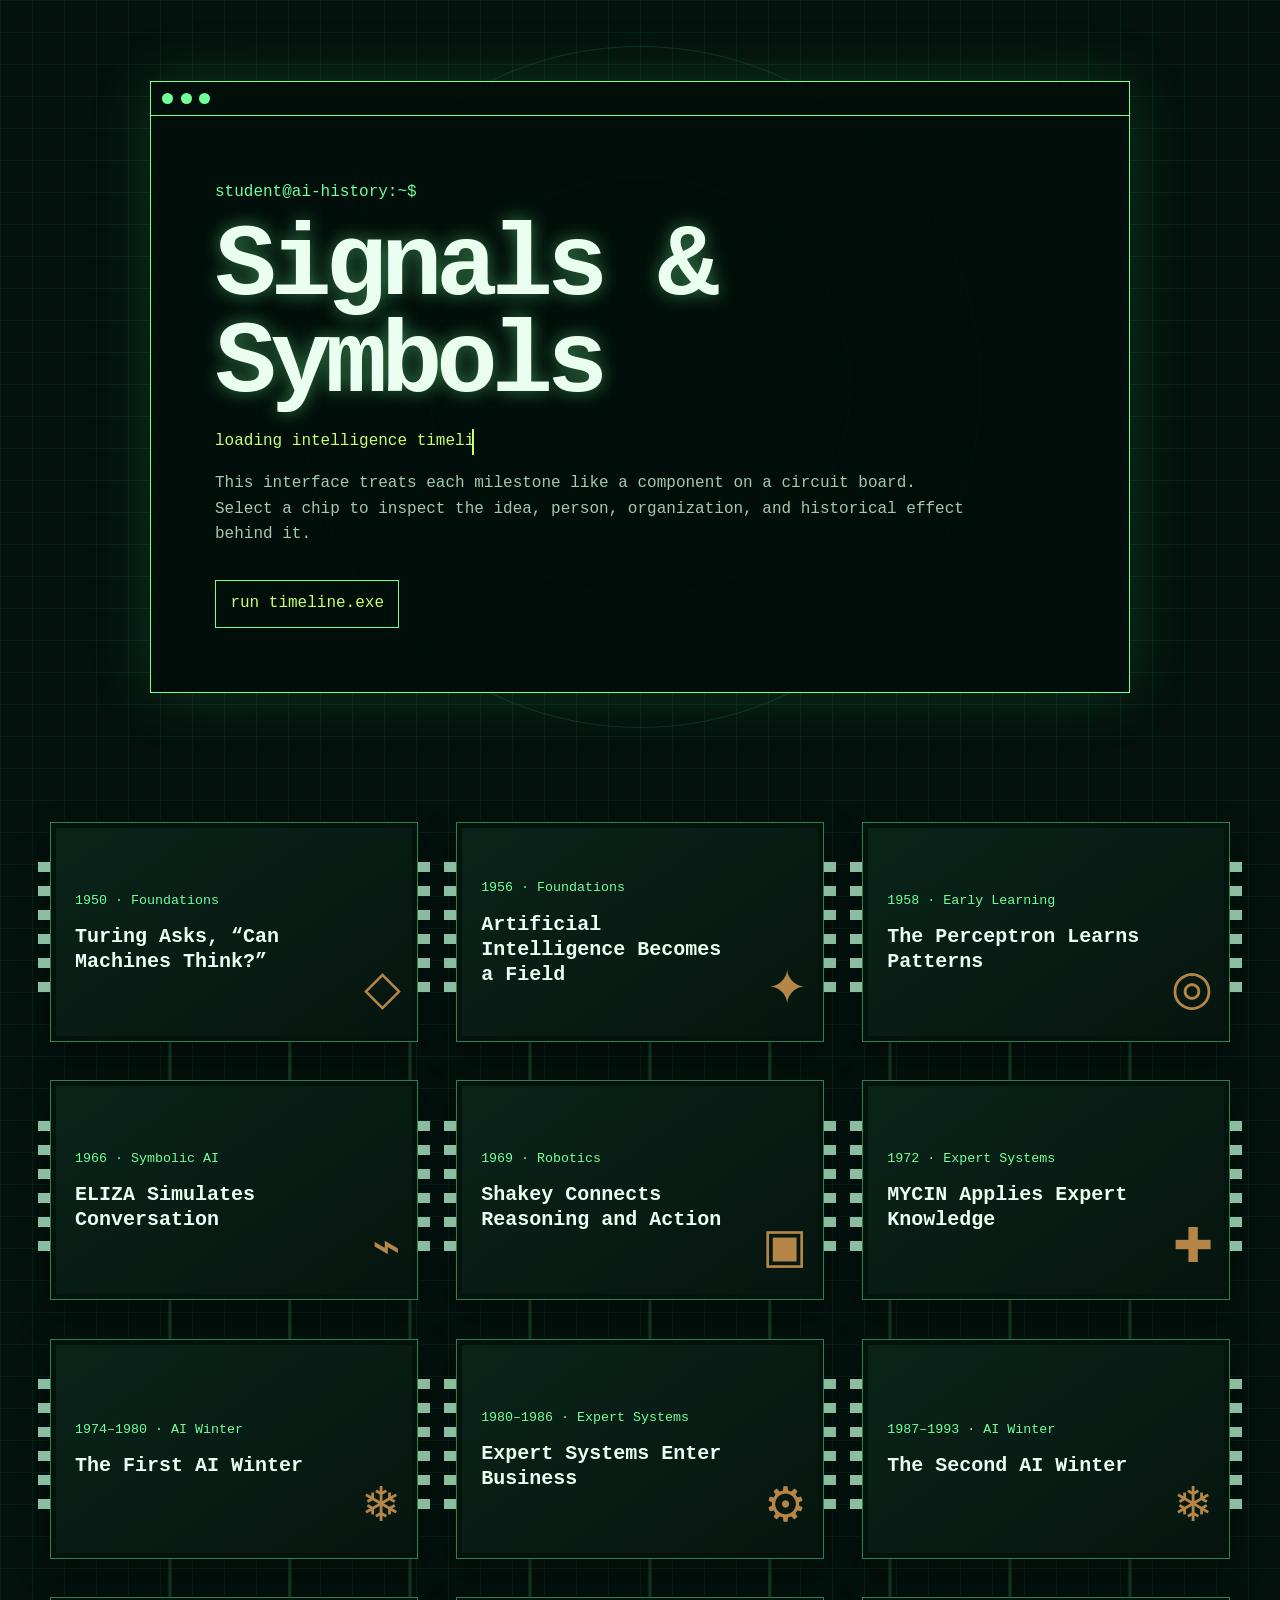
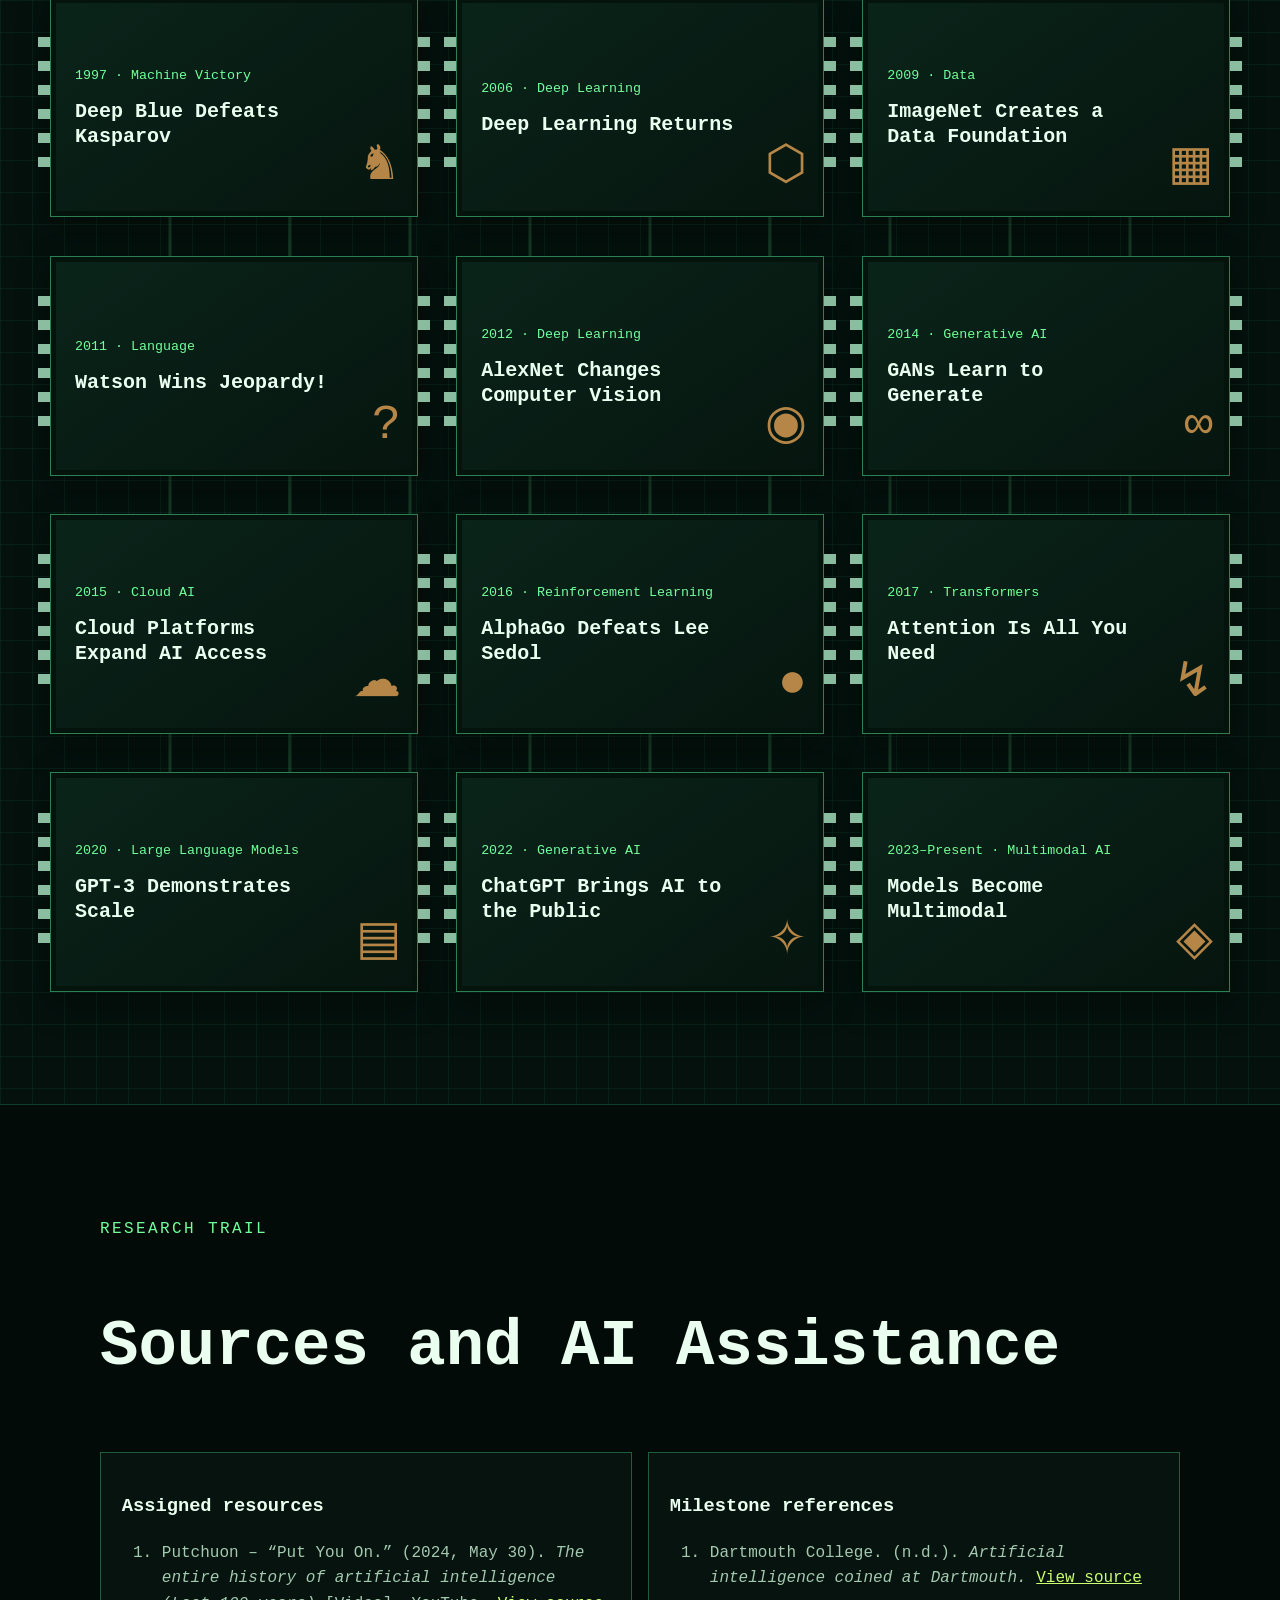
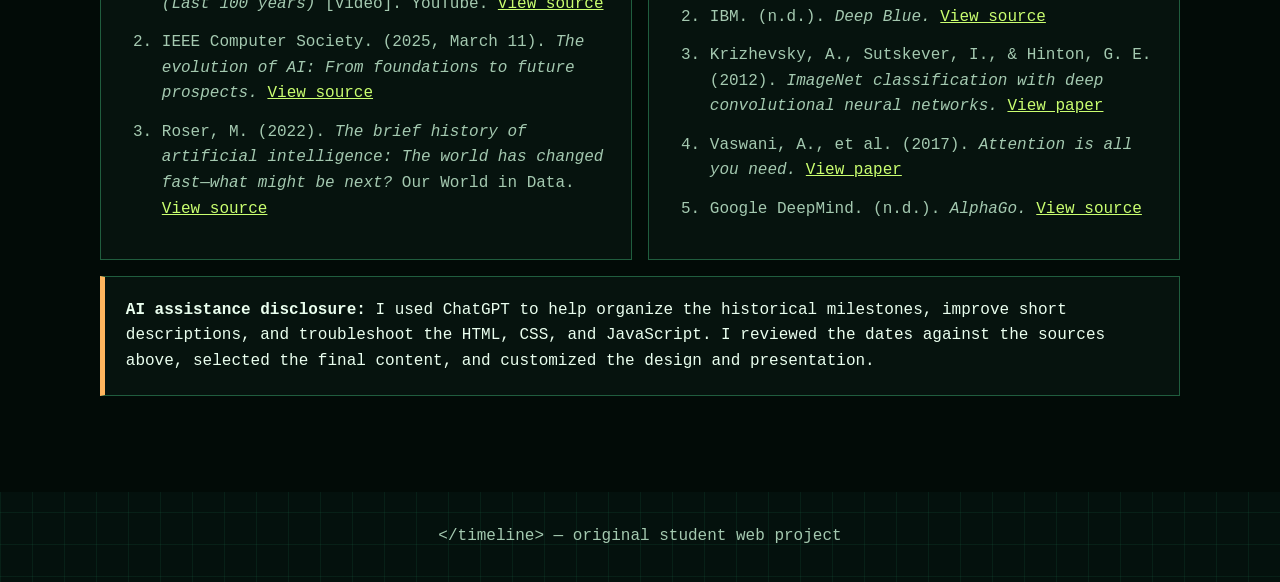
==== index.html @ 9fd000d5 "Add files via upload" ====
<!doctype html>
<html lang="en">
<head>

<meta charset="UTF-8">
<meta name="viewport" content="width=device-width, initial-scale=1.0">
<meta name="description" content="An original interactive student timeline showing the history and evolution of artificial intelligence.">

<title>Signals & Symbols | AI History</title>
<style>
:root{--bg:#04110d;--grid:#0f3e2c;--green:#72ff9a;--lime:#caff70;--text:#eaffef;--muted:#a4c9b0;--panel:#081c14;--orange:#ffb55e}
*{box-sizing:border-box}html{scroll-behavior:smooth}body{margin:0;background-color:var(--bg);background-image:linear-gradient(rgba(30,112,76,.16) 1px,transparent 1px),linear-gradient(90deg,rgba(30,112,76,.16) 1px,transparent 1px);background-size:32px 32px;color:var(--text);font-family:"Courier New",monospace;line-height:1.6}
a{color:var(--lime)}.boot{min-height:86vh;display:grid;place-items:center;padding:3rem 1rem;position:relative;overflow:hidden}.boot:before,.boot:after{content:"";position:absolute;width:420px;height:420px;border:1px solid var(--green);border-radius:50%;opacity:.12;animation:pulse 4s infinite}.boot:after{animation-delay:2s;width:680px;height:680px}
@keyframes pulse{50%{transform:scale(1.08);opacity:.03}}.terminal{width:min(980px,100%);border:1px solid var(--green);background:rgba(3,15,10,.9);box-shadow:0 0 60px rgba(65,255,126,.15);position:relative;z-index:1}
.bar{display:flex;gap:.45rem;padding:.7rem;border-bottom:1px solid var(--green)}.dot{width:.7rem;height:.7rem;border-radius:50%;background:var(--green)}.terminal-body{padding:clamp(1.4rem,5vw,4rem)}.prompt{color:var(--green)}h1{font-size:clamp(2.5rem,8vw,6.5rem);line-height:.95;letter-spacing:-.06em;margin:.8rem 0;text-shadow:0 0 18px rgba(114,255,154,.45)}.type{color:var(--lime);border-right:2px solid;white-space:nowrap;overflow:hidden;width:0;animation:type 3s steps(27,end) .3s forwards,blink .8s infinite}@keyframes type{to{width:27ch}}@keyframes blink{50%{border-color:transparent}}
.lead{max-width:760px;color:var(--muted)}.command{display:inline-block;margin-top:1rem;padding:.65rem .9rem;border:1px solid var(--green);text-decoration:none}.command:hover{background:var(--green);color:#031008}
.board{width:min(1180px,calc(100% - 2rem));margin:3rem auto 7rem;display:grid;grid-template-columns:repeat(3,1fr);gap:2.4rem;position:relative}.board:before{content:"";position:absolute;inset:2rem;background:repeating-linear-gradient(90deg,transparent 0 86px,rgba(114,255,154,.17) 87px 89px,transparent 90px 120px);z-index:-1}
.chip{min-height:220px;text-align:left;color:var(--text);font:inherit;background:linear-gradient(145deg,#0a241a,#06150f);border:1px solid #2b8054;padding:1.5rem;position:relative;cursor:pointer;box-shadow:inset 0 0 0 5px #05130d,0 12px 30px rgba(0,0,0,.35);opacity:0;transform:translateY(25px);animation:load .65s forwards;animation-delay:var(--delay)}@keyframes load{to{opacity:1;transform:none}}.chip:hover,.chip:focus{outline:none;border-color:var(--lime);box-shadow:inset 0 0 0 5px #05130d,0 0 30px rgba(114,255,154,.25);transform:translateY(-5px)}
.chip small{color:var(--green);display:block;margin-bottom:.8rem}.chip strong{display:block;font-size:1.25rem;line-height:1.25;max-width:82%}.signal{position:absolute;right:1rem;bottom:.7rem;font-size:3rem;color:var(--orange);opacity:.7}.pin{position:absolute;top:18%;bottom:18%;width:12px;background:repeating-linear-gradient(#8bbda0 0 10px,transparent 10px 24px)}.pin.left{left:-13px}.pin.right{right:-13px}
.dialog{border:1px solid var(--green);background:#06130e;color:var(--text);width:min(760px,calc(100% - 2rem));padding:0;box-shadow:0 0 100px #000}.dialog::backdrop{background:rgba(0,5,3,.82);backdrop-filter:blur(6px)}.dialog-inner{padding:clamp(1.3rem,4vw,2.6rem)}.dialog .close{float:right;border:1px solid var(--green);background:transparent;color:var(--green);font:inherit;padding:.35rem .55rem;cursor:pointer}.dialog .year{color:var(--lime);font-size:1rem}.dialog h2{font-size:clamp(1.8rem,5vw,3rem);line-height:1.05;margin:.5rem 0}.dialog p{color:var(--muted)}.readout{border-left:3px solid var(--orange);padding-left:1rem;margin-top:1.3rem;color:#ffe2bc}
.sources{padding:6rem max(1rem,calc((100vw - 1080px)/2));background:#020b07;border-top:1px solid var(--grid)}.eyebrow{color:var(--green);text-transform:uppercase;letter-spacing:.15em}.sources h2{font-size:clamp(2rem,5vw,4rem)}.source-grid{display:grid;grid-template-columns:1fr 1fr;gap:1rem}.source-grid article,.disclosure{border:1px solid #205d3e;background:#06130e;padding:1.3rem}.sources li{margin:.8rem 0;color:var(--muted)}.disclosure{margin-top:1rem;border-left:5px solid var(--orange)}footer{text-align:center;padding:2rem;color:var(--muted)}
@media(max-width:900px){.board{grid-template-columns:repeat(2,1fr)}}@media(max-width:600px){.board,.source-grid{grid-template-columns:1fr}.type{white-space:normal;width:auto;animation:none;border:0}}
@media(prefers-reduced-motion:reduce){*{animation:none!important;transition:none!important}.chip{opacity:1;transform:none}}
</style>
</head>
<body>
<header class="boot"><div class="terminal"><div class="bar"><span class="dot"></span><span class="dot"></span><span class="dot"></span></div><div class="terminal-body"><span class="prompt">student@ai-history:~$</span><h1>Signals &amp; Symbols</h1><p class="type">loading intelligence timeline...</p><p class="lead">This interface treats each milestone like a component on a circuit board. Select a chip to inspect the idea, person, organization, and historical effect behind it.</p><a class="command" href="#board">run timeline.exe</a></div></div></header>
<main class="board" id="board">
    <button class="chip" data-index="0" style="--delay:0ms">
      <span class="pin left"></span><span class="pin right"></span>
      <small>1950 · Foundations</small>
      <strong>Turing Asks, “Can Machines Think?”</strong>
      <span class="signal">◇</span>
    </button>

    <button class="chip" data-index="1" style="--delay:45ms">
      <span class="pin left"></span><span class="pin right"></span>
      <small>1956 · Foundations</small>
      <strong>Artificial Intelligence Becomes a Field</strong>
      <span class="signal">✦</span>
    </button>

    <button class="chip" data-index="2" style="--delay:90ms">
      <span class="pin left"></span><span class="pin right"></span>
      <small>1958 · Early Learning</small>
      <strong>The Perceptron Learns Patterns</strong>
      <span class="signal">◎</span>
    </button>

    <button class="chip" data-index="3" style="--delay:135ms">
      <span class="pin left"></span><span class="pin right"></span>
      <small>1966 · Symbolic AI</small>
      <strong>ELIZA Simulates Conversation</strong>
      <span class="signal">⌁</span>
    </button>

    <button class="chip" data-index="4" style="--delay:180ms">
      <span class="pin left"></span><span class="pin right"></span>
      <small>1969 · Robotics</small>
      <strong>Shakey Connects Reasoning and Action</strong>
      <span class="signal">▣</span>
    </button>

    <button class="chip" data-index="5" style="--delay:225ms">
      <span class="pin left"></span><span class="pin right"></span>
      <small>1972 · Expert Systems</small>
      <strong>MYCIN Applies Expert Knowledge</strong>
      <span class="signal">✚</span>
    </button>

    <button class="chip" data-index="6" style="--delay:270ms">
      <span class="pin left"></span><span class="pin right"></span>
      <small>1974–1980 · AI Winter</small>
      <strong>The First AI Winter</strong>
      <span class="signal">❄</span>
    </button>

    <button class="chip" data-index="7" style="--delay:315ms">
      <span class="pin left"></span><span class="pin right"></span>
      <small>1980–1986 · Expert Systems</small>
      <strong>Expert Systems Enter Business</strong>
      <span class="signal">⚙</span>
    </button>

    <button class="chip" data-index="8" style="--delay:360ms">
      <span class="pin left"></span><span class="pin right"></span>
      <small>1987–1993 · AI Winter</small>
      <strong>The Second AI Winter</strong>
      <span class="signal">❄</span>
    </button>

    <button class="chip" data-index="9" style="--delay:405ms">
      <span class="pin left"></span><span class="pin right"></span>
      <small>1997 · Machine Victory</small>
      <strong>Deep Blue Defeats Kasparov</strong>
      <span class="signal">♞</span>
    </button>

    <button class="chip" data-index="10" style="--delay:450ms">
      <span class="pin left"></span><span class="pin right"></span>
      <small>2006 · Deep Learning</small>
      <strong>Deep Learning Returns</strong>
      <span class="signal">⬡</span>
    </button>

    <button class="chip" data-index="11" style="--delay:495ms">
      <span class="pin left"></span><span class="pin right"></span>
      <small>2009 · Data</small>
      <strong>ImageNet Creates a Data Foundation</strong>
      <span class="signal">▦</span>
    </button>

    <button class="chip" data-index="12" style="--delay:540ms">
      <span class="pin left"></span><span class="pin right"></span>
      <small>2011 · Language</small>
      <strong>Watson Wins Jeopardy!</strong>
      <span class="signal">?</span>
    </button>

    <button class="chip" data-index="13" style="--delay:585ms">
      <span class="pin left"></span><span class="pin right"></span>
      <small>2012 · Deep Learning</small>
      <strong>AlexNet Changes Computer Vision</strong>
      <span class="signal">◉</span>
    </button>

    <button class="chip" data-index="14" style="--delay:630ms">
      <span class="pin left"></span><span class="pin right"></span>
      <small>2014 · Generative AI</small>
      <strong>GANs Learn to Generate</strong>
      <span class="signal">∞</span>
    </button>

    <button class="chip" data-index="15" style="--delay:675ms">
      <span class="pin left"></span><span class="pin right"></span>
      <small>2015 · Cloud AI</small>
      <strong>Cloud Platforms Expand AI Access</strong>
      <span class="signal">☁</span>
    </button>

    <button class="chip" data-index="16" style="--delay:720ms">
      <span class="pin left"></span><span class="pin right"></span>
      <small>2016 · Reinforcement Learning</small>
      <strong>AlphaGo Defeats Lee Sedol</strong>
      <span class="signal">●</span>
    </button>

    <button class="chip" data-index="17" style="--delay:765ms">
      <span class="pin left"></span><span class="pin right"></span>
      <small>2017 · Transformers</small>
      <strong>Attention Is All You Need</strong>
      <span class="signal">↯</span>
    </button>

    <button class="chip" data-index="18" style="--delay:810ms">
      <span class="pin left"></span><span class="pin right"></span>
      <small>2020 · Large Language Models</small>
      <strong>GPT-3 Demonstrates Scale</strong>
      <span class="signal">▤</span>
    </button>

    <button class="chip" data-index="19" style="--delay:855ms">
      <span class="pin left"></span><span class="pin right"></span>
      <small>2022 · Generative AI</small>
      <strong>ChatGPT Brings AI to the Public</strong>
      <span class="signal">✧</span>
    </button>

    <button class="chip" data-index="20" style="--delay:900ms">
      <span class="pin left"></span><span class="pin right"></span>
      <small>2023–Present · Multimodal AI</small>
      <strong>Models Become Multimodal</strong>
      <span class="signal">◈</span>
    </button></main>
<dialog class="dialog" id="dialog"><div class="dialog-inner"><button class="close" aria-label="Close">×</button><div id="detail"></div></div></dialog>

<section class="sources" id="sources">
  <p class="eyebrow">Research trail</p>
  <h2>Sources and AI Assistance</h2>
  <div class="source-grid">
    <article>
      <h3>Assigned resources</h3>
      <ol>
        <li>Putchuon – “Put You On.” (2024, May 30). <em>The entire history of artificial intelligence (Last 100 years)</em> [Video]. YouTube. <a href="https://www.youtube.com/watch?v=mSd9nmPM7Vg" target="_blank" rel="noopener">View source</a></li>
        <li>IEEE Computer Society. (2025, March 11). <em>The evolution of AI: From foundations to future prospects.</em> <a href="https://www.computer.org/publications/tech-news/research/evolution-of-ai" target="_blank" rel="noopener">View source</a></li>
        <li>Roser, M. (2022). <em>The brief history of artificial intelligence: The world has changed fast—what might be next?</em> Our World in Data. <a href="https://ourworldindata.org/brief-history-of-ai" target="_blank" rel="noopener">View source</a></li>
      </ol>
    </article>
    <article>
      <h3>Milestone references</h3>
      <ol>
        <li>Dartmouth College. (n.d.). <em>Artificial intelligence coined at Dartmouth.</em> <a href="https://home.dartmouth.edu/about/artificial-intelligence-ai-coined-dartmouth" target="_blank" rel="noopener">View source</a></li>
        <li>IBM. (n.d.). <em>Deep Blue.</em> <a href="https://www.ibm.com/history/deep-blue" target="_blank" rel="noopener">View source</a></li>
        <li>Krizhevsky, A., Sutskever, I., &amp; Hinton, G. E. (2012). <em>ImageNet classification with deep convolutional neural networks.</em> <a href="https://proceedings.neurips.cc/paper/4824-imagenet-classification-with-deep-convolutional-neural-networks.pdf" target="_blank" rel="noopener">View paper</a></li>
        <li>Vaswani, A., et al. (2017). <em>Attention is all you need.</em> <a href="https://arxiv.org/abs/1706.03762" target="_blank" rel="noopener">View paper</a></li>
        <li>Google DeepMind. (n.d.). <em>AlphaGo.</em> <a href="https://deepmind.google/research/alphago/" target="_blank" rel="noopener">View source</a></li>
      </ol>
    </article>
  </div>
  <aside class="disclosure">
    <strong>AI assistance disclosure:</strong> I used ChatGPT to help organize the historical milestones, improve short descriptions, and troubleshoot the HTML, CSS, and JavaScript. I reviewed the dates against the sources above, selected the final content, and customized the design and presentation.
  </aside>
</section>

<footer>&lt;/timeline&gt; — original student web project</footer>
<script>
const data=[{"year": "1950", "era": "Foundations", "icon": "\u25c7", "title": "Turing Asks, \u201cCan Machines Think?\u201d", "description": "Alan Turing published \u201cComputing Machinery and Intelligence\u201d and introduced the imitation game, later called the Turing Test. The paper gave researchers a practical way to discuss machine intelligence.", "people": "Alan Turing", "impact": "Created an early framework for evaluating intelligent behavior."}, {"year": "1956", "era": "Foundations", "icon": "\u2726", "title": "Artificial Intelligence Becomes a Field", "description": "John McCarthy, Marvin Minsky, Claude Shannon, and Nathaniel Rochester organized the Dartmouth Summer Research Project. The proposal helped establish the term \u201cartificial intelligence.\u201d", "people": "McCarthy \u00b7 Minsky \u00b7 Shannon \u00b7 Rochester", "impact": "Brought researchers together around a shared field of study."}, {"year": "1958", "era": "Early Learning", "icon": "\u25ce", "title": "The Perceptron Learns Patterns", "description": "Frank Rosenblatt demonstrated the perceptron, an early trainable neural-network model. It showed that a machine could adjust internal weights from examples.", "people": "Frank Rosenblatt", "impact": "Introduced a foundation for later neural-network learning."}, {"year": "1966", "era": "Symbolic AI", "icon": "\u2301", "title": "ELIZA Simulates Conversation", "description": "Joseph Weizenbaum created ELIZA, a program that matched text patterns to imitate a psychotherapist. Its simple rules still convinced some users that the computer understood them.", "people": "Joseph Weizenbaum \u00b7 MIT", "impact": "Raised early questions about language, trust, and human attachment to machines."}, {"year": "1969", "era": "Robotics", "icon": "\u25a3", "title": "Shakey Connects Reasoning and Action", "description": "SRI\u2019s Shakey robot combined perception, planning, and movement. It was an important step toward robots that could reason about their surroundings.", "people": "SRI International", "impact": "Linked symbolic planning with real-world robotic behavior."}, {"year": "1972", "era": "Expert Systems", "icon": "\u271a", "title": "MYCIN Applies Expert Knowledge", "description": "Researchers at Stanford developed MYCIN to recommend antibiotics for bacterial infections. It used hand-written rules and demonstrated the value of specialized, narrow AI.", "people": "Stanford University", "impact": "Showed how expert systems could support decisions in a focused domain."}, {"year": "1974\u20131980", "era": "AI Winter", "icon": "\u2744", "title": "The First AI Winter", "description": "Early promises exceeded the available computing power, data, and program capability. Funding declined when systems could not handle the complexity of real environments.", "people": "Research agencies and universities", "impact": "Reduced investment and forced the field to reconsider unrealistic expectations."}, {"year": "1980\u20131986", "era": "Expert Systems", "icon": "\u2699", "title": "Expert Systems Enter Business", "description": "Rule-based systems such as XCON helped companies configure products and preserve specialist knowledge. Commercial success brought AI back into corporate planning.", "people": "Digital Equipment Corporation \u00b7 Carnegie Mellon", "impact": "Moved AI from laboratories into practical business operations."}, {"year": "1987\u20131993", "era": "AI Winter", "icon": "\u2744", "title": "The Second AI Winter", "description": "Expert systems were expensive to maintain, specialized hardware lost value, and many projects failed to meet expectations. Investment and public confidence fell again.", "people": "AI vendors \u00b7 corporate adopters", "impact": "Encouraged researchers to seek data-driven methods that could improve with experience."}, {"year": "1997", "era": "Machine Victory", "icon": "\u265e", "title": "Deep Blue Defeats Kasparov", "description": "IBM\u2019s Deep Blue defeated world chess champion Garry Kasparov in a six-game match. Massive parallel computing and carefully designed search demonstrated machine strength in a complex task.", "people": "IBM \u00b7 Garry Kasparov", "impact": "Made AI achievement visible to a worldwide audience."}, {"year": "2006", "era": "Deep Learning", "icon": "\u2b21", "title": "Deep Learning Returns", "description": "Geoffrey Hinton and collaborators showed improved methods for training multilayer neural networks. Larger datasets and faster processors made connectionist approaches practical again.", "people": "Geoffrey Hinton and collaborators", "impact": "Renewed interest in neural networks after years of limited progress."}, {"year": "2009", "era": "Data", "icon": "\u25a6", "title": "ImageNet Creates a Data Foundation", "description": "Fei-Fei Li and collaborators built ImageNet, a large labeled image database and benchmark. It gave computer-vision researchers a common way to train and compare models.", "people": "Fei-Fei Li \u00b7 Princeton \u00b7 Stanford", "impact": "Demonstrated how large, organized datasets could accelerate model improvement."}, {"year": "2011", "era": "Language", "icon": "?", "title": "Watson Wins Jeopardy!", "description": "IBM Watson defeated champion players on Jeopardy! by combining natural-language processing, information retrieval, ranking, and large-scale computing.", "people": "IBM Research", "impact": "Showed that machines could process clues, ambiguity, and broad knowledge under time pressure."}, {"year": "2012", "era": "Deep Learning", "icon": "\u25c9", "title": "AlexNet Changes Computer Vision", "description": "Alex Krizhevsky, Ilya Sutskever, and Geoffrey Hinton used GPUs to train a deep convolutional network that won the ImageNet competition by a large margin.", "people": "Krizhevsky \u00b7 Sutskever \u00b7 Hinton \u00b7 NVIDIA GPUs", "impact": "Proved that deep networks, big data, and GPUs could outperform traditional vision methods."}, {"year": "2014", "era": "Generative AI", "icon": "\u221e", "title": "GANs Learn to Generate", "description": "Ian Goodfellow and colleagues introduced generative adversarial networks. A generator and discriminator trained against each other to produce increasingly realistic outputs.", "people": "Ian Goodfellow and collaborators", "impact": "Opened a major path for synthetic images and generative modeling."}, {"year": "2015", "era": "Cloud AI", "icon": "\u2601", "title": "Cloud Platforms Expand AI Access", "description": "Amazon Web Services, Microsoft Azure, and Google Cloud expanded access to scalable storage, GPUs, machine-learning tools, and hosted APIs.", "people": "AWS \u00b7 Microsoft \u00b7 Google", "impact": "Allowed students, startups, and enterprises to build AI without owning a supercomputer."}, {"year": "2016", "era": "Reinforcement Learning", "icon": "\u25cf", "title": "AlphaGo Defeats Lee Sedol", "description": "DeepMind\u2019s AlphaGo won four of five games against Go champion Lee Sedol. It combined deep neural networks, search, and reinforcement learning.", "people": "Google DeepMind \u00b7 Lee Sedol", "impact": "Demonstrated learning and planning in a problem once considered far beyond computers."}, {"year": "2017", "era": "Transformers", "icon": "\u21af", "title": "Attention Is All You Need", "description": "Google researchers introduced the Transformer architecture. Its attention mechanism enabled parallel training and became the foundation for modern large language models.", "people": "Vaswani and collaborators \u00b7 Google", "impact": "Changed natural-language processing and later influenced vision, audio, and multimodal AI."}, {"year": "2020", "era": "Large Language Models", "icon": "\u25a4", "title": "GPT-3 Demonstrates Scale", "description": "OpenAI released GPT-3, a 175-billion-parameter language model that could perform many tasks from instructions and examples without task-specific retraining.", "people": "OpenAI", "impact": "Popularized few-shot prompting and showed how model scale could produce broad language capability."}, {"year": "2022", "era": "Generative AI", "icon": "\u2727", "title": "ChatGPT Brings AI to the Public", "description": "OpenAI launched ChatGPT as a conversational interface. Generative AI rapidly entered education, software development, business, and creative work.", "people": "OpenAI \u00b7 Microsoft", "impact": "Turned large language models into a widely used everyday technology."}, {"year": "2023\u20132024", "era": "Multimodal AI", "icon": "\u25c8", "title": "Models Become Multimodal", "description": "Leading systems began working across text, images, audio, and video. OpenAI, Google, Anthropic, Meta, Microsoft, NVIDIA, and cloud providers competed to improve capability and deployment.", "people": "OpenAI \u00b7 Google \u00b7 Anthropic \u00b7 Meta \u00b7 Microsoft \u00b7 NVIDIA", "impact": "Expanded AI from prediction toward content creation, assistants, coding, science, and industry workflows."}],dialog=document.getElementById('dialog'),detail=document.getElementById('detail');
document.querySelectorAll('.chip').forEach(btn=>btn.addEventListener('click',()=>{const m=data[+btn.dataset.index];detail.innerHTML=`<div class="year">${m.year} // ${m.era}</div><h2>${m.title}</h2><p>${m.description}</p><div class="readout"><b>CONTRIBUTORS:</b> ${m.people}<br><b>SYSTEM IMPACT:</b> ${m.impact}</div>`;dialog.showModal()}));
dialog.querySelector('.close').onclick=()=>dialog.close();dialog.addEventListener('click',e=>{if(e.target===dialog)dialog.close()});
</script>
</body></html>
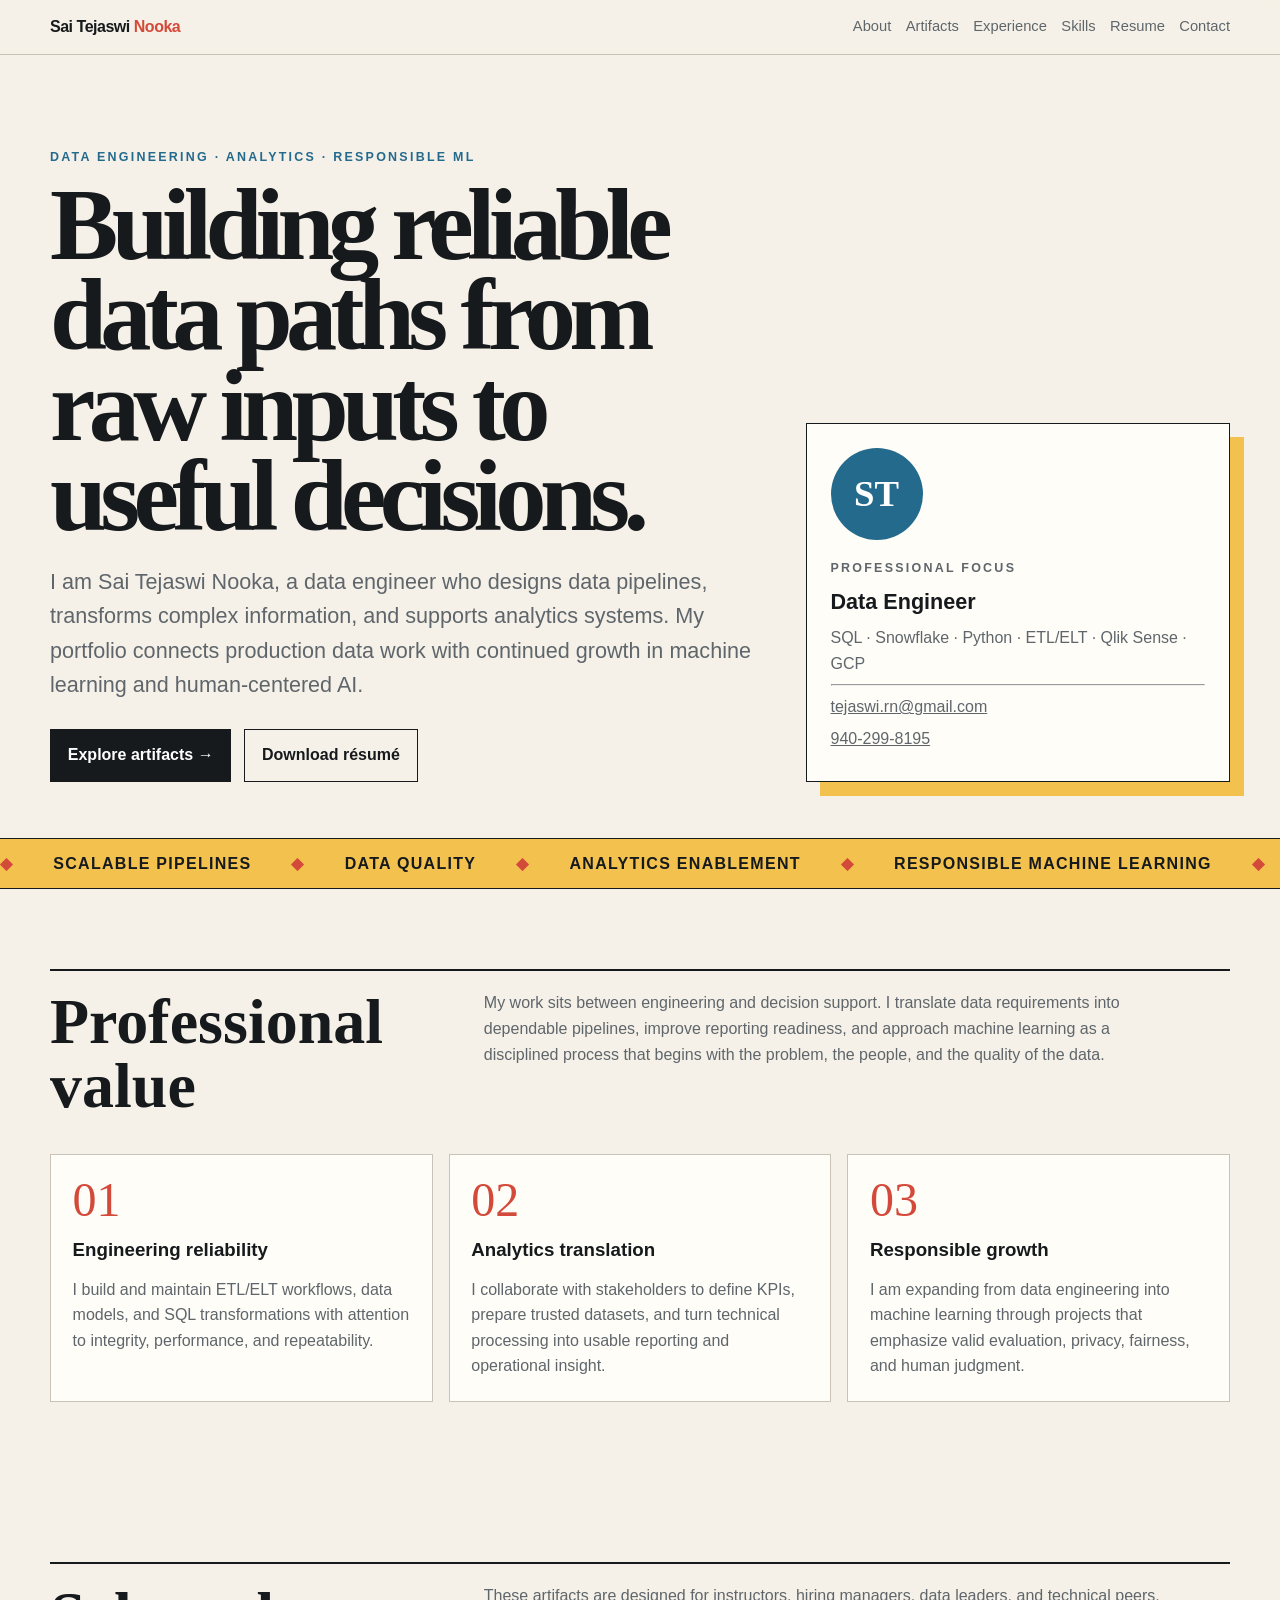
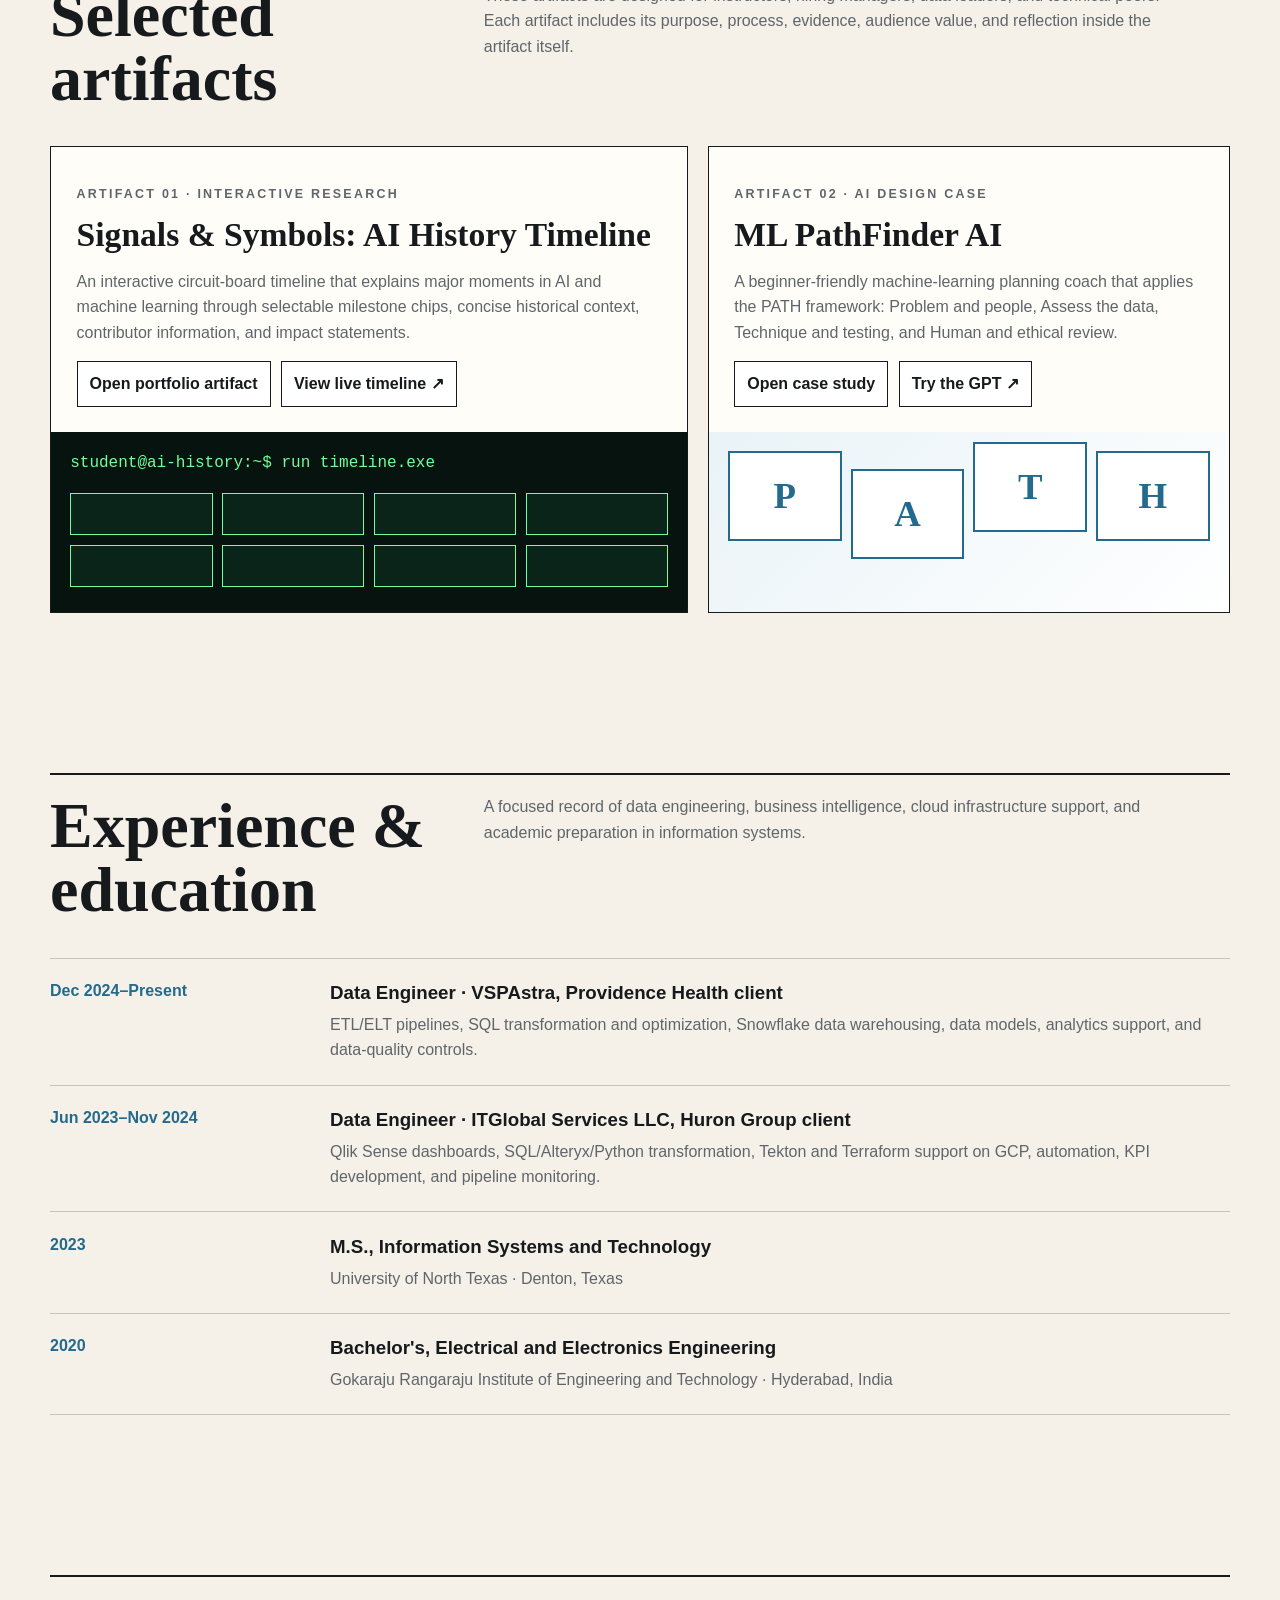
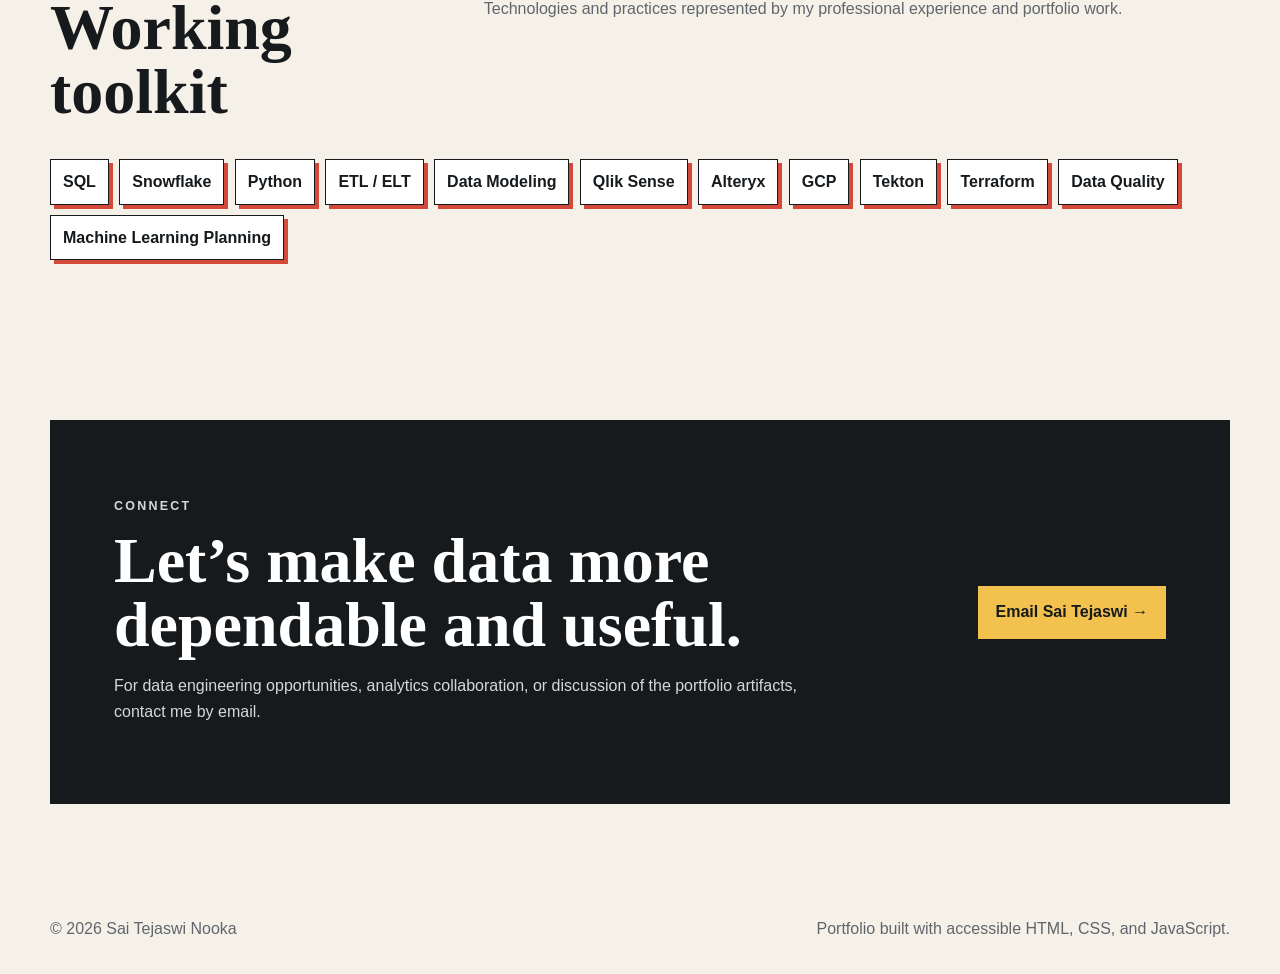
==== commit a5ddd696: "Update index.html" ====
--- a/index.html
+++ b/index.html
@@ -1,211 +1,70 @@
 <!doctype html>
 <html lang="en">
 <head>
-
-<meta charset="UTF-8">
-<meta name="viewport" content="width=device-width, initial-scale=1.0">
-<meta name="description" content="An original interactive student timeline showing the history and evolution of artificial intelligence.">
-
-<title>Signals & Symbols | AI History</title>
+<meta charset="utf-8">
+<meta name="viewport" content="width=device-width,initial-scale=1">
+<meta name="description" content="Professional portfolio of Sai Tejaswi Nooka, a data engineer focused on scalable pipelines, analytics systems, and responsible machine learning.">
+<title>Sai Tejaswi Nooka | Data Engineering Portfolio</title>
 <style>
-:root{--bg:#04110d;--grid:#0f3e2c;--green:#72ff9a;--lime:#caff70;--text:#eaffef;--muted:#a4c9b0;--panel:#081c14;--orange:#ffb55e}
-*{box-sizing:border-box}html{scroll-behavior:smooth}body{margin:0;background-color:var(--bg);background-image:linear-gradient(rgba(30,112,76,.16) 1px,transparent 1px),linear-gradient(90deg,rgba(30,112,76,.16) 1px,transparent 1px);background-size:32px 32px;color:var(--text);font-family:"Courier New",monospace;line-height:1.6}
-a{color:var(--lime)}.boot{min-height:86vh;display:grid;place-items:center;padding:3rem 1rem;position:relative;overflow:hidden}.boot:before,.boot:after{content:"";position:absolute;width:420px;height:420px;border:1px solid var(--green);border-radius:50%;opacity:.12;animation:pulse 4s infinite}.boot:after{animation-delay:2s;width:680px;height:680px}
-@keyframes pulse{50%{transform:scale(1.08);opacity:.03}}.terminal{width:min(980px,100%);border:1px solid var(--green);background:rgba(3,15,10,.9);box-shadow:0 0 60px rgba(65,255,126,.15);position:relative;z-index:1}
-.bar{display:flex;gap:.45rem;padding:.7rem;border-bottom:1px solid var(--green)}.dot{width:.7rem;height:.7rem;border-radius:50%;background:var(--green)}.terminal-body{padding:clamp(1.4rem,5vw,4rem)}.prompt{color:var(--green)}h1{font-size:clamp(2.5rem,8vw,6.5rem);line-height:.95;letter-spacing:-.06em;margin:.8rem 0;text-shadow:0 0 18px rgba(114,255,154,.45)}.type{color:var(--lime);border-right:2px solid;white-space:nowrap;overflow:hidden;width:0;animation:type 3s steps(27,end) .3s forwards,blink .8s infinite}@keyframes type{to{width:27ch}}@keyframes blink{50%{border-color:transparent}}
-.lead{max-width:760px;color:var(--muted)}.command{display:inline-block;margin-top:1rem;padding:.65rem .9rem;border:1px solid var(--green);text-decoration:none}.command:hover{background:var(--green);color:#031008}
-.board{width:min(1180px,calc(100% - 2rem));margin:3rem auto 7rem;display:grid;grid-template-columns:repeat(3,1fr);gap:2.4rem;position:relative}.board:before{content:"";position:absolute;inset:2rem;background:repeating-linear-gradient(90deg,transparent 0 86px,rgba(114,255,154,.17) 87px 89px,transparent 90px 120px);z-index:-1}
-.chip{min-height:220px;text-align:left;color:var(--text);font:inherit;background:linear-gradient(145deg,#0a241a,#06150f);border:1px solid #2b8054;padding:1.5rem;position:relative;cursor:pointer;box-shadow:inset 0 0 0 5px #05130d,0 12px 30px rgba(0,0,0,.35);opacity:0;transform:translateY(25px);animation:load .65s forwards;animation-delay:var(--delay)}@keyframes load{to{opacity:1;transform:none}}.chip:hover,.chip:focus{outline:none;border-color:var(--lime);box-shadow:inset 0 0 0 5px #05130d,0 0 30px rgba(114,255,154,.25);transform:translateY(-5px)}
-.chip small{color:var(--green);display:block;margin-bottom:.8rem}.chip strong{display:block;font-size:1.25rem;line-height:1.25;max-width:82%}.signal{position:absolute;right:1rem;bottom:.7rem;font-size:3rem;color:var(--orange);opacity:.7}.pin{position:absolute;top:18%;bottom:18%;width:12px;background:repeating-linear-gradient(#8bbda0 0 10px,transparent 10px 24px)}.pin.left{left:-13px}.pin.right{right:-13px}
-.dialog{border:1px solid var(--green);background:#06130e;color:var(--text);width:min(760px,calc(100% - 2rem));padding:0;box-shadow:0 0 100px #000}.dialog::backdrop{background:rgba(0,5,3,.82);backdrop-filter:blur(6px)}.dialog-inner{padding:clamp(1.3rem,4vw,2.6rem)}.dialog .close{float:right;border:1px solid var(--green);background:transparent;color:var(--green);font:inherit;padding:.35rem .55rem;cursor:pointer}.dialog .year{color:var(--lime);font-size:1rem}.dialog h2{font-size:clamp(1.8rem,5vw,3rem);line-height:1.05;margin:.5rem 0}.dialog p{color:var(--muted)}.readout{border-left:3px solid var(--orange);padding-left:1rem;margin-top:1.3rem;color:#ffe2bc}
-.sources{padding:6rem max(1rem,calc((100vw - 1080px)/2));background:#020b07;border-top:1px solid var(--grid)}.eyebrow{color:var(--green);text-transform:uppercase;letter-spacing:.15em}.sources h2{font-size:clamp(2rem,5vw,4rem)}.source-grid{display:grid;grid-template-columns:1fr 1fr;gap:1rem}.source-grid article,.disclosure{border:1px solid #205d3e;background:#06130e;padding:1.3rem}.sources li{margin:.8rem 0;color:var(--muted)}.disclosure{margin-top:1rem;border-left:5px solid var(--orange)}footer{text-align:center;padding:2rem;color:var(--muted)}
-@media(max-width:900px){.board{grid-template-columns:repeat(2,1fr)}}@media(max-width:600px){.board,.source-grid{grid-template-columns:1fr}.type{white-space:normal;width:auto;animation:none;border:0}}
-@media(prefers-reduced-motion:reduce){*{animation:none!important;transition:none!important}.chip{opacity:1;transform:none}}
+:root{
+  --paper:#f6f1e8;--ink:#161a1d;--muted:#5f666b;--red:#d44a3a;--blue:#246a8d;
+  --yellow:#f2c14e;--line:#c9c2b7;--card:#fffdf8;--shadow:rgba(22,26,29,.12)
+}
+*{box-sizing:border-box}html{scroll-behavior:smooth}body{margin:0;background:var(--paper);color:var(--ink);font-family:Arial,Helvetica,sans-serif;line-height:1.6}
+a{color:inherit}.skip{position:absolute;left:-9999px}.skip:focus{left:1rem;top:1rem;background:#fff;padding:.7rem;z-index:100}
+.site-head{position:sticky;top:0;z-index:20;background:rgba(246,241,232,.92);backdrop-filter:blur(12px);border-bottom:1px solid var(--line)}
+.nav{width:min(1180px,calc(100% - 2rem));margin:auto;display:flex;align-items:center;justify-content:space-between;padding:.9rem 0;gap:1rem}
+.brand{font-weight:900;text-decoration:none;letter-spacing:-.03em}.brand span{color:var(--red)}
+.nav-links{display:flex;flex-wrap:wrap;gap:.9rem}.nav-links a{text-decoration:none;font-size:.92rem;color:var(--muted)}.nav-links a:hover{color:var(--ink)}
+.hero{width:min(1180px,calc(100% - 2rem));margin:0 auto;padding:5rem 0 3.5rem;display:grid;grid-template-columns:1.25fr .75fr;gap:3rem;align-items:end}
+.eyebrow{text-transform:uppercase;letter-spacing:.18em;font-size:.78rem;font-weight:800;color:var(--blue)}
+h1{font-family:Georgia,serif;font-size:clamp(3.2rem,8vw,7.4rem);line-height:.88;letter-spacing:-.065em;margin:.7rem 0 1.5rem;max-width:900px}
+.hero-lead{font-size:clamp(1.05rem,2vw,1.35rem);max-width:760px;color:var(--muted)}
+.hero-actions{display:flex;flex-wrap:wrap;gap:.8rem;margin-top:1.6rem}.btn{display:inline-flex;align-items:center;gap:.5rem;padding:.8rem 1.05rem;border:1px solid var(--ink);text-decoration:none;font-weight:800;background:var(--ink);color:#fff}.btn.alt{background:transparent;color:var(--ink)}.btn:hover{transform:translateY(-2px)}
+.identity-card{background:var(--card);border:1px solid var(--ink);padding:1.5rem;box-shadow:14px 14px 0 var(--yellow);transform:rotate(1.2deg)}
+.monogram{width:92px;height:92px;border-radius:50%;display:grid;place-items:center;background:var(--blue);color:white;font-family:Georgia,serif;font-size:2.3rem;font-weight:800;margin-bottom:1.2rem}
+.identity-card h2{margin:.2rem 0;font-size:1.35rem}.identity-card p{margin:.35rem 0;color:var(--muted)}
+.ticker{border-block:1px solid var(--ink);overflow:hidden;background:var(--yellow)}.ticker-inner{display:flex;gap:2.5rem;white-space:nowrap;padding:.75rem 0;font-weight:900;text-transform:uppercase;letter-spacing:.08em;animation:move 22s linear infinite}.ticker-inner span:before{content:'◆';margin-right:2.5rem;color:var(--red)}@keyframes move{to{transform:translateX(-50%)}}
+.section{width:min(1180px,calc(100% - 2rem));margin:auto;padding:5rem 0}.section-head{display:grid;grid-template-columns:.7fr 1.3fr;gap:2rem;border-top:2px solid var(--ink);padding-top:1.2rem;margin-bottom:2.2rem}.section-head h2{font-family:Georgia,serif;font-size:clamp(2rem,5vw,4.5rem);line-height:1;margin:0}.section-head p{margin:0;color:var(--muted);max-width:700px}
+.value-grid{display:grid;grid-template-columns:repeat(3,1fr);gap:1rem}.value{background:var(--card);border:1px solid var(--line);padding:1.35rem;min-height:200px}.value .num{font-family:Georgia,serif;font-size:3rem;color:var(--red);line-height:1}.value h3{margin:.7rem 0}.value p{color:var(--muted);margin:0}
+.artifacts{display:grid;grid-template-columns:1.1fr .9fr;gap:1.2rem}.artifact{position:relative;overflow:hidden;border:1px solid var(--ink);background:var(--card);min-height:430px;display:flex;flex-direction:column}.artifact-body{padding:1.6rem;position:relative;z-index:2}.artifact h3{font-family:Georgia,serif;font-size:2.1rem;line-height:1.05;margin:.3rem 0}.artifact p{color:var(--muted)}.artifact-links{display:flex;flex-wrap:wrap;gap:.65rem;margin-top:1rem}.mini-link{display:inline-block;padding:.55rem .75rem;border:1px solid var(--ink);text-decoration:none;font-weight:800;background:#fff}.mini-link:hover{background:var(--ink);color:#fff}
+.artifact-visual{margin-top:auto;min-height:180px;position:relative;overflow:hidden}.terminal-visual{background:#06130e;color:#72ff9a;padding:1.2rem;font-family:"Courier New",monospace}.terminal-visual .chips{display:grid;grid-template-columns:repeat(4,1fr);gap:.6rem;margin-top:1rem}.terminal-visual i{display:block;height:42px;border:1px solid #72ff9a;background:#0a241a}.path-visual{background:linear-gradient(135deg,#e9f3f7,#fff);padding:1.2rem}.pathline{display:grid;grid-template-columns:repeat(4,1fr);gap:.55rem}.pathline b{border:2px solid var(--blue);min-height:90px;display:grid;place-items:center;font-family:Georgia,serif;font-size:2.3rem;color:var(--blue);background:white}.pathline b:nth-child(2){transform:translateY(18px)}.pathline b:nth-child(3){transform:translateY(-9px)}
+.experience{display:grid;grid-template-columns:280px 1fr;border-top:1px solid var(--line)}.experience-row{display:contents}.experience-row>*{padding:1.2rem 0;border-bottom:1px solid var(--line)}.experience .date{color:var(--blue);font-weight:800;padding-right:1rem}.experience h3{margin:0 0 .25rem}.experience p{margin:.15rem 0;color:var(--muted)}
+.skills{display:flex;flex-wrap:wrap;gap:.65rem}.skill{background:#fff;border:1px solid var(--ink);padding:.55rem .75rem;font-weight:800;box-shadow:4px 4px 0 var(--red)}
+.contact-card{background:var(--ink);color:white;padding:clamp(2rem,5vw,4rem);display:grid;grid-template-columns:1fr auto;gap:2rem;align-items:center}.contact-card h2{font-family:Georgia,serif;font-size:clamp(2rem,5vw,4rem);line-height:1;margin:.3rem 0}.contact-card p{color:#d7d7d7;max-width:700px}.contact-card .btn{background:var(--yellow);color:var(--ink);border-color:var(--yellow)}
+footer{width:min(1180px,calc(100% - 2rem));margin:auto;padding:2rem 0;color:var(--muted);display:flex;justify-content:space-between;gap:1rem;flex-wrap:wrap}
+.reveal{opacity:0;transform:translateY(24px);transition:.7s}.reveal.show{opacity:1;transform:none}
+@media(max-width:850px){.hero,.section-head,.artifacts,.contact-card{grid-template-columns:1fr}.identity-card{transform:none}.value-grid{grid-template-columns:1fr}.experience{grid-template-columns:1fr}.experience-row{display:block;border-bottom:1px solid var(--line)}.experience-row>*{border:0;padding:.35rem 0}.nav-links{display:none}}
+@media(prefers-reduced-motion:reduce){*{animation:none!important;transition:none!important}.reveal{opacity:1;transform:none}}
 </style>
 </head>
 <body>
-<header class="boot"><div class="terminal"><div class="bar"><span class="dot"></span><span class="dot"></span><span class="dot"></span></div><div class="terminal-body"><span class="prompt">student@ai-history:~$</span><h1>Signals &amp; Symbols</h1><p class="type">loading intelligence timeline...</p><p class="lead">This interface treats each milestone like a component on a circuit board. Select a chip to inspect the idea, person, organization, and historical effect behind it.</p><a class="command" href="#board">run timeline.exe</a></div></div></header>
-<main class="board" id="board">
-    <button class="chip" data-index="0" style="--delay:0ms">
-      <span class="pin left"></span><span class="pin right"></span>
-      <small>1950 · Foundations</small>
-      <strong>Turing Asks, “Can Machines Think?”</strong>
-      <span class="signal">◇</span>
-    </button>
-
-    <button class="chip" data-index="1" style="--delay:45ms">
-      <span class="pin left"></span><span class="pin right"></span>
-      <small>1956 · Foundations</small>
-      <strong>Artificial Intelligence Becomes a Field</strong>
-      <span class="signal">✦</span>
-    </button>
-
-    <button class="chip" data-index="2" style="--delay:90ms">
-      <span class="pin left"></span><span class="pin right"></span>
-      <small>1958 · Early Learning</small>
-      <strong>The Perceptron Learns Patterns</strong>
-      <span class="signal">◎</span>
-    </button>
-
-    <button class="chip" data-index="3" style="--delay:135ms">
-      <span class="pin left"></span><span class="pin right"></span>
-      <small>1966 · Symbolic AI</small>
-      <strong>ELIZA Simulates Conversation</strong>
-      <span class="signal">⌁</span>
-    </button>
-
-    <button class="chip" data-index="4" style="--delay:180ms">
-      <span class="pin left"></span><span class="pin right"></span>
-      <small>1969 · Robotics</small>
-      <strong>Shakey Connects Reasoning and Action</strong>
-      <span class="signal">▣</span>
-    </button>
-
-    <button class="chip" data-index="5" style="--delay:225ms">
-      <span class="pin left"></span><span class="pin right"></span>
-      <small>1972 · Expert Systems</small>
-      <strong>MYCIN Applies Expert Knowledge</strong>
-      <span class="signal">✚</span>
-    </button>
-
-    <button class="chip" data-index="6" style="--delay:270ms">
-      <span class="pin left"></span><span class="pin right"></span>
-      <small>1974–1980 · AI Winter</small>
-      <strong>The First AI Winter</strong>
-      <span class="signal">❄</span>
-    </button>
-
-    <button class="chip" data-index="7" style="--delay:315ms">
-      <span class="pin left"></span><span class="pin right"></span>
-      <small>1980–1986 · Expert Systems</small>
-      <strong>Expert Systems Enter Business</strong>
-      <span class="signal">⚙</span>
-    </button>
-
-    <button class="chip" data-index="8" style="--delay:360ms">
-      <span class="pin left"></span><span class="pin right"></span>
-      <small>1987–1993 · AI Winter</small>
-      <strong>The Second AI Winter</strong>
-      <span class="signal">❄</span>
-    </button>
-
-    <button class="chip" data-index="9" style="--delay:405ms">
-      <span class="pin left"></span><span class="pin right"></span>
-      <small>1997 · Machine Victory</small>
-      <strong>Deep Blue Defeats Kasparov</strong>
-      <span class="signal">♞</span>
-    </button>
-
-    <button class="chip" data-index="10" style="--delay:450ms">
-      <span class="pin left"></span><span class="pin right"></span>
-      <small>2006 · Deep Learning</small>
-      <strong>Deep Learning Returns</strong>
-      <span class="signal">⬡</span>
-    </button>
-
-    <button class="chip" data-index="11" style="--delay:495ms">
-      <span class="pin left"></span><span class="pin right"></span>
-      <small>2009 · Data</small>
-      <strong>ImageNet Creates a Data Foundation</strong>
-      <span class="signal">▦</span>
-    </button>
-
-    <button class="chip" data-index="12" style="--delay:540ms">
-      <span class="pin left"></span><span class="pin right"></span>
-      <small>2011 · Language</small>
-      <strong>Watson Wins Jeopardy!</strong>
-      <span class="signal">?</span>
-    </button>
-
-    <button class="chip" data-index="13" style="--delay:585ms">
-      <span class="pin left"></span><span class="pin right"></span>
-      <small>2012 · Deep Learning</small>
-      <strong>AlexNet Changes Computer Vision</strong>
-      <span class="signal">◉</span>
-    </button>
-
-    <button class="chip" data-index="14" style="--delay:630ms">
-      <span class="pin left"></span><span class="pin right"></span>
-      <small>2014 · Generative AI</small>
-      <strong>GANs Learn to Generate</strong>
-      <span class="signal">∞</span>
-    </button>
-
-    <button class="chip" data-index="15" style="--delay:675ms">
-      <span class="pin left"></span><span class="pin right"></span>
-      <small>2015 · Cloud AI</small>
-      <strong>Cloud Platforms Expand AI Access</strong>
-      <span class="signal">☁</span>
-    </button>
-
-    <button class="chip" data-index="16" style="--delay:720ms">
-      <span class="pin left"></span><span class="pin right"></span>
-      <small>2016 · Reinforcement Learning</small>
-      <strong>AlphaGo Defeats Lee Sedol</strong>
-      <span class="signal">●</span>
-    </button>
-
-    <button class="chip" data-index="17" style="--delay:765ms">
-      <span class="pin left"></span><span class="pin right"></span>
-      <small>2017 · Transformers</small>
-      <strong>Attention Is All You Need</strong>
-      <span class="signal">↯</span>
-    </button>
-
-    <button class="chip" data-index="18" style="--delay:810ms">
-      <span class="pin left"></span><span class="pin right"></span>
-      <small>2020 · Large Language Models</small>
-      <strong>GPT-3 Demonstrates Scale</strong>
-      <span class="signal">▤</span>
-    </button>
-
-    <button class="chip" data-index="19" style="--delay:855ms">
-      <span class="pin left"></span><span class="pin right"></span>
-      <small>2022 · Generative AI</small>
-      <strong>ChatGPT Brings AI to the Public</strong>
-      <span class="signal">✧</span>
-    </button>
-
-    <button class="chip" data-index="20" style="--delay:900ms">
-      <span class="pin left"></span><span class="pin right"></span>
-      <small>2023–Present · Multimodal AI</small>
-      <strong>Models Become Multimodal</strong>
-      <span class="signal">◈</span>
-    </button></main>
-<dialog class="dialog" id="dialog"><div class="dialog-inner"><button class="close" aria-label="Close">×</button><div id="detail"></div></div></dialog>
-
-<section class="sources" id="sources">
-  <p class="eyebrow">Research trail</p>
-  <h2>Sources and AI Assistance</h2>
-  <div class="source-grid">
-    <article>
-      <h3>Assigned resources</h3>
-      <ol>
-        <li>Putchuon – “Put You On.” (2024, May 30). <em>The entire history of artificial intelligence (Last 100 years)</em> [Video]. YouTube. <a href="https://www.youtube.com/watch?v=mSd9nmPM7Vg" target="_blank" rel="noopener">View source</a></li>
-        <li>IEEE Computer Society. (2025, March 11). <em>The evolution of AI: From foundations to future prospects.</em> <a href="https://www.computer.org/publications/tech-news/research/evolution-of-ai" target="_blank" rel="noopener">View source</a></li>
-        <li>Roser, M. (2022). <em>The brief history of artificial intelligence: The world has changed fast—what might be next?</em> Our World in Data. <a href="https://ourworldindata.org/brief-history-of-ai" target="_blank" rel="noopener">View source</a></li>
-      </ol>
-    </article>
-    <article>
-      <h3>Milestone references</h3>
-      <ol>
-        <li>Dartmouth College. (n.d.). <em>Artificial intelligence coined at Dartmouth.</em> <a href="https://home.dartmouth.edu/about/artificial-intelligence-ai-coined-dartmouth" target="_blank" rel="noopener">View source</a></li>
-        <li>IBM. (n.d.). <em>Deep Blue.</em> <a href="https://www.ibm.com/history/deep-blue" target="_blank" rel="noopener">View source</a></li>
-        <li>Krizhevsky, A., Sutskever, I., &amp; Hinton, G. E. (2012). <em>ImageNet classification with deep convolutional neural networks.</em> <a href="https://proceedings.neurips.cc/paper/4824-imagenet-classification-with-deep-convolutional-neural-networks.pdf" target="_blank" rel="noopener">View paper</a></li>
-        <li>Vaswani, A., et al. (2017). <em>Attention is all you need.</em> <a href="https://arxiv.org/abs/1706.03762" target="_blank" rel="noopener">View paper</a></li>
-        <li>Google DeepMind. (n.d.). <em>AlphaGo.</em> <a href="https://deepmind.google/research/alphago/" target="_blank" rel="noopener">View source</a></li>
-      </ol>
-    </article>
-  </div>
-  <aside class="disclosure">
-    <strong>AI assistance disclosure:</strong> I used ChatGPT to help organize the historical milestones, improve short descriptions, and troubleshoot the HTML, CSS, and JavaScript. I reviewed the dates against the sources above, selected the final content, and customized the design and presentation.
-  </aside>
+<a class="skip" href="#main">Skip to content</a>
+<header class="site-head"><nav class="nav"><a class="brand" href="index.html">Sai Tejaswi <span>Nooka</span></a><div class="nav-links"><a href="#about">About</a><a href="#artifacts">Artifacts</a><a href="#experience">Experience</a><a href="#skills">Skills</a><a href="resume.html">Resume</a><a href="#contact">Contact</a></div></nav></header>
+<main id="main">
+<section class="hero">
+  <div class="reveal"><p class="eyebrow">Data Engineering · Analytics · Responsible ML</p><h1>Building reliable data paths from raw inputs to useful decisions.</h1><p class="hero-lead">I am Sai Tejaswi Nooka, a data engineer who designs data pipelines, transforms complex information, and supports analytics systems. My portfolio connects production data work with continued growth in machine learning and human-centered AI.</p><div class="hero-actions"><a class="btn" href="#artifacts">Explore artifacts →</a><a class="btn alt" href="Sai_Tejaswi_Nooka_Resume.docx">Download résumé</a></div></div>
+  <aside class="identity-card reveal"><div class="monogram">ST</div><p class="eyebrow">Professional focus</p><h2>Data Engineer</h2><p>SQL · Snowflake · Python · ETL/ELT · Qlik Sense · GCP</p><hr><p><a href="mailto:tejaswi.rn@gmail.com">tejaswi.rn@gmail.com</a></p><p><a href="tel:+19402998195">940-299-8195</a></p></aside>
 </section>
-
-<footer>&lt;/timeline&gt; — original student web project</footer>
-<script>
-const data=[{"year": "1950", "era": "Foundations", "icon": "\u25c7", "title": "Turing Asks, \u201cCan Machines Think?\u201d", "description": "Alan Turing published \u201cComputing Machinery and Intelligence\u201d and introduced the imitation game, later called the Turing Test. The paper gave researchers a practical way to discuss machine intelligence.", "people": "Alan Turing", "impact": "Created an early framework for evaluating intelligent behavior."}, {"year": "1956", "era": "Foundations", "icon": "\u2726", "title": "Artificial Intelligence Becomes a Field", "description": "John McCarthy, Marvin Minsky, Claude Shannon, and Nathaniel Rochester organized the Dartmouth Summer Research Project. The proposal helped establish the term \u201cartificial intelligence.\u201d", "people": "McCarthy \u00b7 Minsky \u00b7 Shannon \u00b7 Rochester", "impact": "Brought researchers together around a shared field of study."}, {"year": "1958", "era": "Early Learning", "icon": "\u25ce", "title": "The Perceptron Learns Patterns", "description": "Frank Rosenblatt demonstrated the perceptron, an early trainable neural-network model. It showed that a machine could adjust internal weights from examples.", "people": "Frank Rosenblatt", "impact": "Introduced a foundation for later neural-network learning."}, {"year": "1966", "era": "Symbolic AI", "icon": "\u2301", "title": "ELIZA Simulates Conversation", "description": "Joseph Weizenbaum created ELIZA, a program that matched text patterns to imitate a psychotherapist. Its simple rules still convinced some users that the computer understood them.", "people": "Joseph Weizenbaum \u00b7 MIT", "impact": "Raised early questions about language, trust, and human attachment to machines."}, {"year": "1969", "era": "Robotics", "icon": "\u25a3", "title": "Shakey Connects Reasoning and Action", "description": "SRI\u2019s Shakey robot combined perception, planning, and movement. It was an important step toward robots that could reason about their surroundings.", "people": "SRI International", "impact": "Linked symbolic planning with real-world robotic behavior."}, {"year": "1972", "era": "Expert Systems", "icon": "\u271a", "title": "MYCIN Applies Expert Knowledge", "description": "Researchers at Stanford developed MYCIN to recommend antibiotics for bacterial infections. It used hand-written rules and demonstrated the value of specialized, narrow AI.", "people": "Stanford University", "impact": "Showed how expert systems could support decisions in a focused domain."}, {"year": "1974\u20131980", "era": "AI Winter", "icon": "\u2744", "title": "The First AI Winter", "description": "Early promises exceeded the available computing power, data, and program capability. Funding declined when systems could not handle the complexity of real environments.", "people": "Research agencies and universities", "impact": "Reduced investment and forced the field to reconsider unrealistic expectations."}, {"year": "1980\u20131986", "era": "Expert Systems", "icon": "\u2699", "title": "Expert Systems Enter Business", "description": "Rule-based systems such as XCON helped companies configure products and preserve specialist knowledge. Commercial success brought AI back into corporate planning.", "people": "Digital Equipment Corporation \u00b7 Carnegie Mellon", "impact": "Moved AI from laboratories into practical business operations."}, {"year": "1987\u20131993", "era": "AI Winter", "icon": "\u2744", "title": "The Second AI Winter", "description": "Expert systems were expensive to maintain, specialized hardware lost value, and many projects failed to meet expectations. Investment and public confidence fell again.", "people": "AI vendors \u00b7 corporate adopters", "impact": "Encouraged researchers to seek data-driven methods that could improve with experience."}, {"year": "1997", "era": "Machine Victory", "icon": "\u265e", "title": "Deep Blue Defeats Kasparov", "description": "IBM\u2019s Deep Blue defeated world chess champion Garry Kasparov in a six-game match. Massive parallel computing and carefully designed search demonstrated machine strength in a complex task.", "people": "IBM \u00b7 Garry Kasparov", "impact": "Made AI achievement visible to a worldwide audience."}, {"year": "2006", "era": "Deep Learning", "icon": "\u2b21", "title": "Deep Learning Returns", "description": "Geoffrey Hinton and collaborators showed improved methods for training multilayer neural networks. Larger datasets and faster processors made connectionist approaches practical again.", "people": "Geoffrey Hinton and collaborators", "impact": "Renewed interest in neural networks after years of limited progress."}, {"year": "2009", "era": "Data", "icon": "\u25a6", "title": "ImageNet Creates a Data Foundation", "description": "Fei-Fei Li and collaborators built ImageNet, a large labeled image database and benchmark. It gave computer-vision researchers a common way to train and compare models.", "people": "Fei-Fei Li \u00b7 Princeton \u00b7 Stanford", "impact": "Demonstrated how large, organized datasets could accelerate model improvement."}, {"year": "2011", "era": "Language", "icon": "?", "title": "Watson Wins Jeopardy!", "description": "IBM Watson defeated champion players on Jeopardy! by combining natural-language processing, information retrieval, ranking, and large-scale computing.", "people": "IBM Research", "impact": "Showed that machines could process clues, ambiguity, and broad knowledge under time pressure."}, {"year": "2012", "era": "Deep Learning", "icon": "\u25c9", "title": "AlexNet Changes Computer Vision", "description": "Alex Krizhevsky, Ilya Sutskever, and Geoffrey Hinton used GPUs to train a deep convolutional network that won the ImageNet competition by a large margin.", "people": "Krizhevsky \u00b7 Sutskever \u00b7 Hinton \u00b7 NVIDIA GPUs", "impact": "Proved that deep networks, big data, and GPUs could outperform traditional vision methods."}, {"year": "2014", "era": "Generative AI", "icon": "\u221e", "title": "GANs Learn to Generate", "description": "Ian Goodfellow and colleagues introduced generative adversarial networks. A generator and discriminator trained against each other to produce increasingly realistic outputs.", "people": "Ian Goodfellow and collaborators", "impact": "Opened a major path for synthetic images and generative modeling."}, {"year": "2015", "era": "Cloud AI", "icon": "\u2601", "title": "Cloud Platforms Expand AI Access", "description": "Amazon Web Services, Microsoft Azure, and Google Cloud expanded access to scalable storage, GPUs, machine-learning tools, and hosted APIs.", "people": "AWS \u00b7 Microsoft \u00b7 Google", "impact": "Allowed students, startups, and enterprises to build AI without owning a supercomputer."}, {"year": "2016", "era": "Reinforcement Learning", "icon": "\u25cf", "title": "AlphaGo Defeats Lee Sedol", "description": "DeepMind\u2019s AlphaGo won four of five games against Go champion Lee Sedol. It combined deep neural networks, search, and reinforcement learning.", "people": "Google DeepMind \u00b7 Lee Sedol", "impact": "Demonstrated learning and planning in a problem once considered far beyond computers."}, {"year": "2017", "era": "Transformers", "icon": "\u21af", "title": "Attention Is All You Need", "description": "Google researchers introduced the Transformer architecture. Its attention mechanism enabled parallel training and became the foundation for modern large language models.", "people": "Vaswani and collaborators \u00b7 Google", "impact": "Changed natural-language processing and later influenced vision, audio, and multimodal AI."}, {"year": "2020", "era": "Large Language Models", "icon": "\u25a4", "title": "GPT-3 Demonstrates Scale", "description": "OpenAI released GPT-3, a 175-billion-parameter language model that could perform many tasks from instructions and examples without task-specific retraining.", "people": "OpenAI", "impact": "Popularized few-shot prompting and showed how model scale could produce broad language capability."}, {"year": "2022", "era": "Generative AI", "icon": "\u2727", "title": "ChatGPT Brings AI to the Public", "description": "OpenAI launched ChatGPT as a conversational interface. Generative AI rapidly entered education, software development, business, and creative work.", "people": "OpenAI \u00b7 Microsoft", "impact": "Turned large language models into a widely used everyday technology."}, {"year": "2023\u20132024", "era": "Multimodal AI", "icon": "\u25c8", "title": "Models Become Multimodal", "description": "Leading systems began working across text, images, audio, and video. OpenAI, Google, Anthropic, Meta, Microsoft, NVIDIA, and cloud providers competed to improve capability and deployment.", "people": "OpenAI \u00b7 Google \u00b7 Anthropic \u00b7 Meta \u00b7 Microsoft \u00b7 NVIDIA", "impact": "Expanded AI from prediction toward content creation, assistants, coding, science, and industry workflows."}],dialog=document.getElementById('dialog'),detail=document.getElementById('detail');
-document.querySelectorAll('.chip').forEach(btn=>btn.addEventListener('click',()=>{const m=data[+btn.dataset.index];detail.innerHTML=`<div class="year">${m.year} // ${m.era}</div><h2>${m.title}</h2><p>${m.description}</p><div class="readout"><b>CONTRIBUTORS:</b> ${m.people}<br><b>SYSTEM IMPACT:</b> ${m.impact}</div>`;dialog.showModal()}));
-dialog.querySelector('.close').onclick=()=>dialog.close();dialog.addEventListener('click',e=>{if(e.target===dialog)dialog.close()});
-</script>
-</body></html>+<div class="ticker" aria-hidden="true"><div class="ticker-inner"><span>Scalable pipelines</span><span>Data quality</span><span>Analytics enablement</span><span>Responsible machine learning</span><span>Cloud infrastructure</span><span>Scalable pipelines</span><span>Data quality</span><span>Analytics enablement</span><span>Responsible machine learning</span><span>Cloud infrastructure</span></div></div>
+<section class="section" id="about"><div class="section-head"><h2>Professional value</h2><p>My work sits between engineering and decision support. I translate data requirements into dependable pipelines, improve reporting readiness, and approach machine learning as a disciplined process that begins with the problem, the people, and the quality of the data.</p></div><div class="value-grid">
+<article class="value reveal"><div class="num">01</div><h3>Engineering reliability</h3><p>I build and maintain ETL/ELT workflows, data models, and SQL transformations with attention to integrity, performance, and repeatability.</p></article>
+<article class="value reveal"><div class="num">02</div><h3>Analytics translation</h3><p>I collaborate with stakeholders to define KPIs, prepare trusted datasets, and turn technical processing into usable reporting and operational insight.</p></article>
+<article class="value reveal"><div class="num">03</div><h3>Responsible growth</h3><p>I am expanding from data engineering into machine learning through projects that emphasize valid evaluation, privacy, fairness, and human judgment.</p></article>
+</div></section>
+<section class="section" id="artifacts"><div class="section-head"><h2>Selected artifacts</h2><p>These artifacts are designed for instructors, hiring managers, data leaders, and technical peers. Each artifact includes its purpose, process, evidence, audience value, and reflection inside the artifact itself.</p></div><div class="artifacts">
+<article class="artifact reveal"><div class="artifact-body"><p class="eyebrow">Artifact 01 · Interactive research</p><h3>Signals &amp; Symbols: AI History Timeline</h3><p>An interactive circuit-board timeline that explains major moments in AI and machine learning through selectable milestone chips, concise historical context, contributor information, and impact statements.</p><div class="artifact-links"><a class="mini-link" href="timeline.html">Open portfolio artifact</a><a class="mini-link" href="https://tejaswin2299.github.io/portfolio/" target="_blank" rel="noopener">View live timeline ↗</a></div></div><div class="artifact-visual terminal-visual"><span>student@ai-history:~$ run timeline.exe</span><div class="chips"><i></i><i></i><i></i><i></i><i></i><i></i><i></i><i></i></div></div></article>
+<article class="artifact reveal"><div class="artifact-body"><p class="eyebrow">Artifact 02 · AI design case</p><h3>ML PathFinder AI</h3><p>A beginner-friendly machine-learning planning coach that applies the PATH framework: Problem and people, Assess the data, Technique and testing, and Human and ethical review.</p><div class="artifact-links"><a class="mini-link" href="pathfinder.html">Open case study</a><a class="mini-link" href="https://chatgpt.com/g/g-6a55047ff4548191a00dfd700e342e0c-ml-pathfinder-ai" target="_blank" rel="noopener">Try the GPT ↗</a></div></div><div class="artifact-visual path-visual"><div class="pathline"><b>P</b><b>A</b><b>T</b><b>H</b></div></div></article>
+</div></section>
+<section class="section" id="experience"><div class="section-head"><h2>Experience &amp; education</h2><p>A focused record of data engineering, business intelligence, cloud infrastructure support, and academic preparation in information systems.</p></div><div class="experience">
+<div class="experience-row"><div class="date">Dec 2024–Present</div><div><h3>Data Engineer · VSPAstra, Providence Health client</h3><p>ETL/ELT pipelines, SQL transformation and optimization, Snowflake data warehousing, data models, analytics support, and data-quality controls.</p></div></div>
+<div class="experience-row"><div class="date">Jun 2023–Nov 2024</div><div><h3>Data Engineer · ITGlobal Services LLC, Huron Group client</h3><p>Qlik Sense dashboards, SQL/Alteryx/Python transformation, Tekton and Terraform support on GCP, automation, KPI development, and pipeline monitoring.</p></div></div>
+<div class="experience-row"><div class="date">2023</div><div><h3>M.S., Information Systems and Technology</h3><p>University of North Texas · Denton, Texas</p></div></div>
+<div class="experience-row"><div class="date">2020</div><div><h3>Bachelor's, Electrical and Electronics Engineering</h3><p>Gokaraju Rangaraju Institute of Engineering and Technology · Hyderabad, India</p></div></div>
+</div></section>
+<section class="section" id="skills"><div class="section-head"><h2>Working toolkit</h2><p>Technologies and practices represented by my professional experience and portfolio work.</p></div><div class="skills"><span class="skill">SQL</span><span class="skill">Snowflake</span><span class="skill">Python</span><span class="skill">ETL / ELT</span><span class="skill">Data Modeling</span><span class="skill">Qlik Sense</span><span class="skill">Alteryx</span><span class="skill">GCP</span><span class="skill">Tekton</span><span class="skill">Terraform</span><span class="skill">Data Quality</span><span class="skill">Machine Learning Planning</span></div></section>
+<section class="section" id="contact"><div class="contact-card"><div><p class="eyebrow">Connect</p><h2>Let’s make data more dependable and useful.</h2><p>For data engineering opportunities, analytics collaboration, or discussion of the portfolio artifacts, contact me by email.</p></div><a class="btn" href="mailto:tejaswi.rn@gmail.com">Email Sai Tejaswi →</a></div></section>
+</main>
+<footer><span>© 2026 Sai Tejaswi Nooka</span><span>Portfolio built with accessible HTML, CSS, and JavaScript.</span></footer>
+<script>const io=new IntersectionObserver(es=>es.forEach(e=>{if(e.isIntersecting)e.target.classList.add('show')}),{threshold:.12});document.querySelectorAll('.reveal').forEach(x=>io.observe(x));</script>
+</body></html>
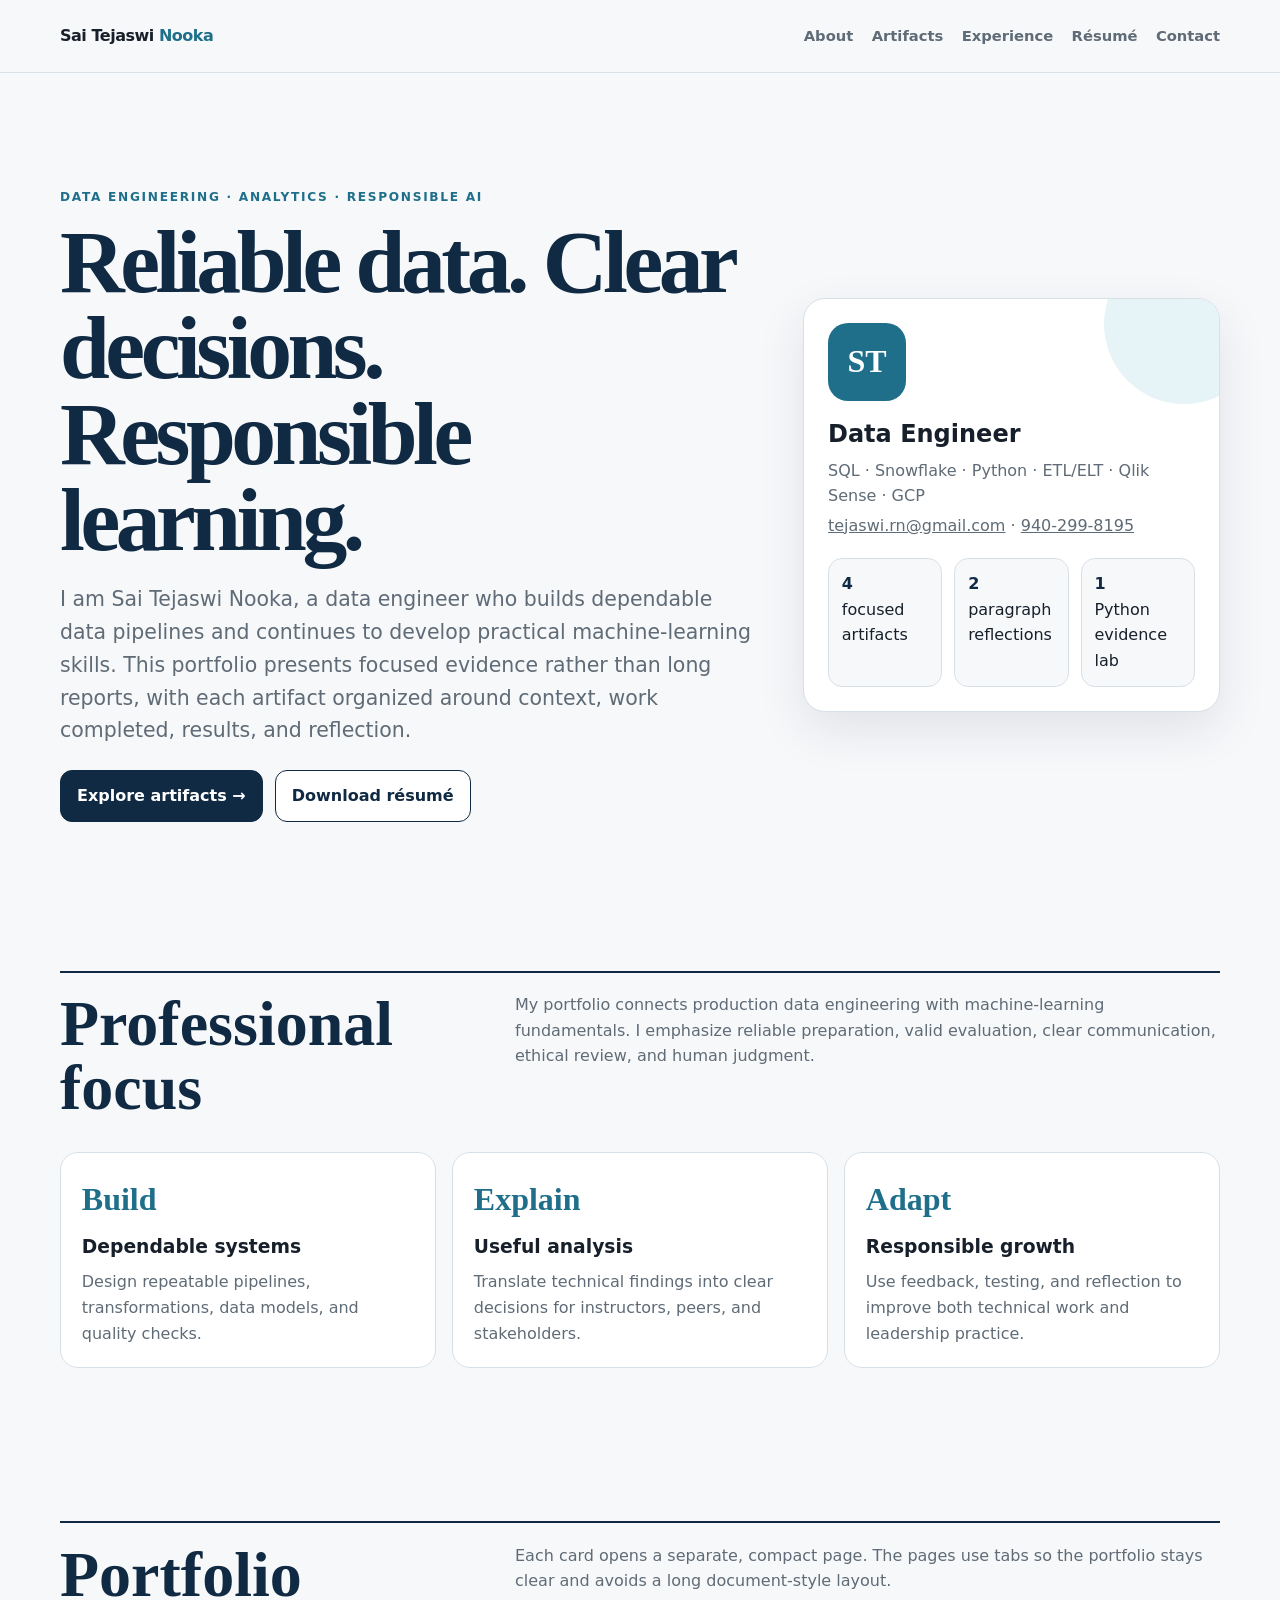
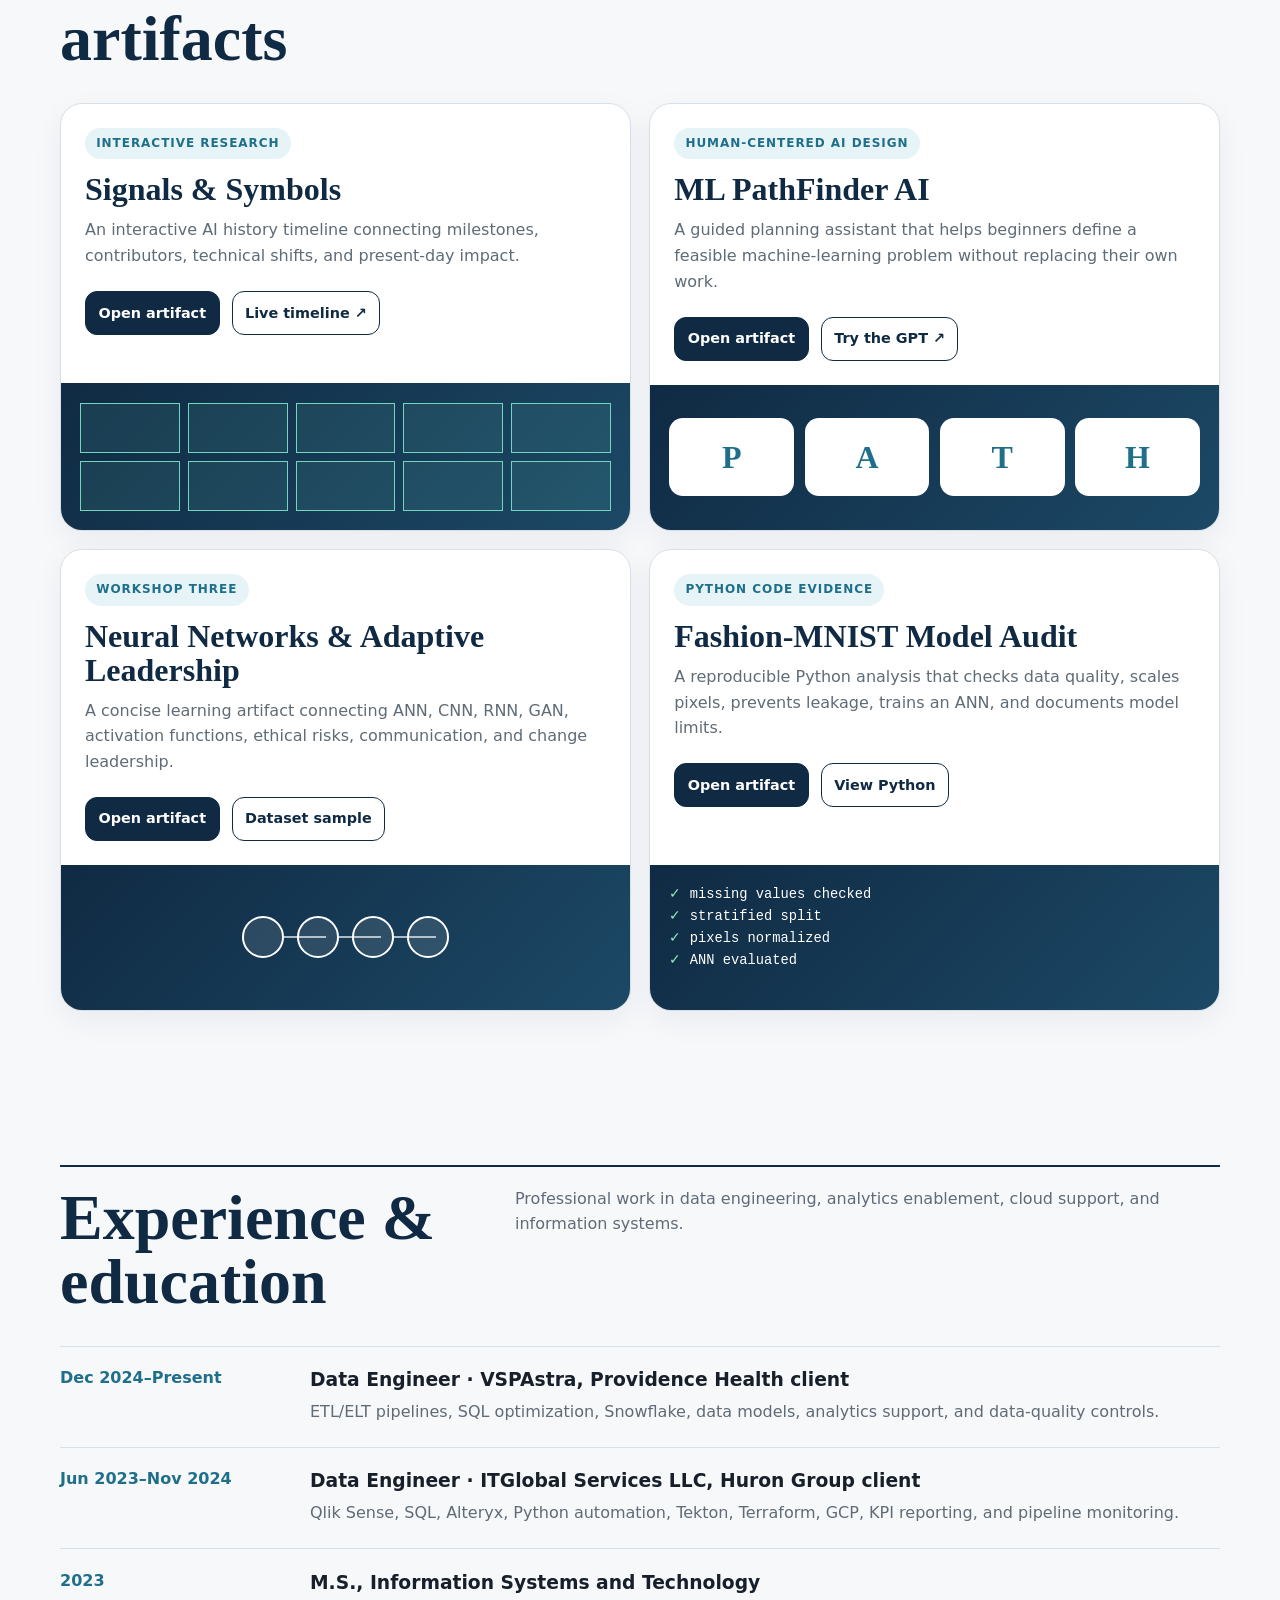
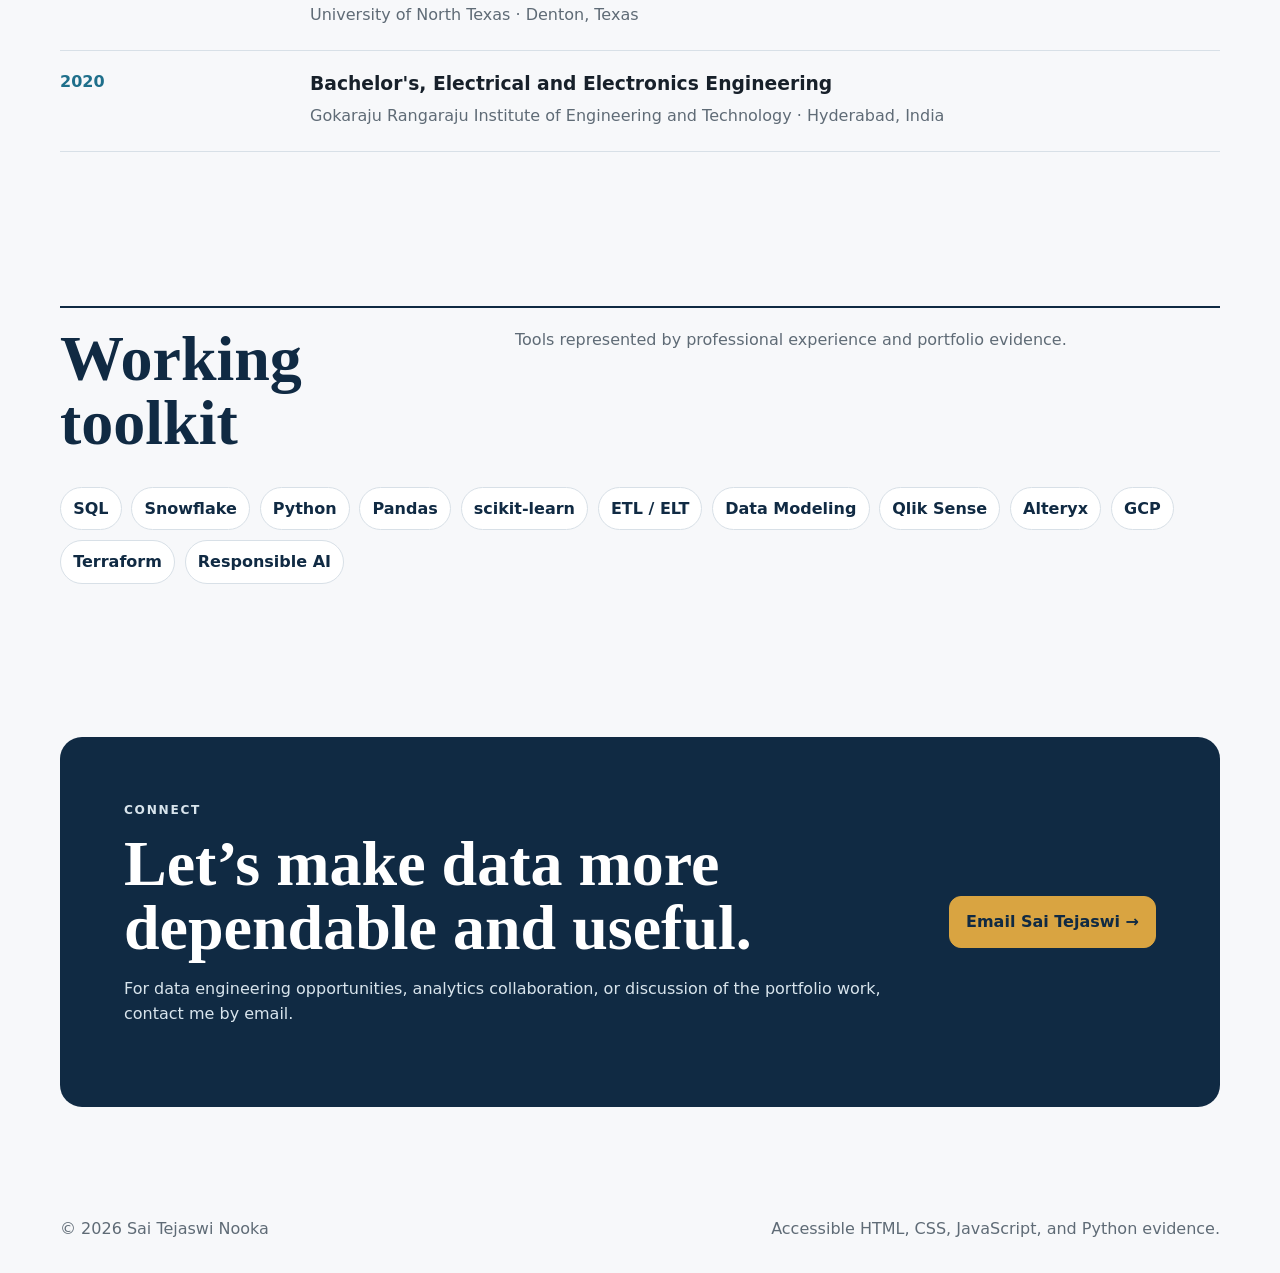
==== commit 08dfb0b4: "Add files via upload" ====
--- a/index.html
+++ b/index.html
@@ -1,70 +1,17 @@
 <!doctype html>
-<html lang="en">
-<head>
-<meta charset="utf-8">
-<meta name="viewport" content="width=device-width,initial-scale=1">
-<meta name="description" content="Professional portfolio of Sai Tejaswi Nooka, a data engineer focused on scalable pipelines, analytics systems, and responsible machine learning.">
-<title>Sai Tejaswi Nooka | Data Engineering Portfolio</title>
-<style>
-:root{
-  --paper:#f6f1e8;--ink:#161a1d;--muted:#5f666b;--red:#d44a3a;--blue:#246a8d;
-  --yellow:#f2c14e;--line:#c9c2b7;--card:#fffdf8;--shadow:rgba(22,26,29,.12)
-}
-*{box-sizing:border-box}html{scroll-behavior:smooth}body{margin:0;background:var(--paper);color:var(--ink);font-family:Arial,Helvetica,sans-serif;line-height:1.6}
-a{color:inherit}.skip{position:absolute;left:-9999px}.skip:focus{left:1rem;top:1rem;background:#fff;padding:.7rem;z-index:100}
-.site-head{position:sticky;top:0;z-index:20;background:rgba(246,241,232,.92);backdrop-filter:blur(12px);border-bottom:1px solid var(--line)}
-.nav{width:min(1180px,calc(100% - 2rem));margin:auto;display:flex;align-items:center;justify-content:space-between;padding:.9rem 0;gap:1rem}
-.brand{font-weight:900;text-decoration:none;letter-spacing:-.03em}.brand span{color:var(--red)}
-.nav-links{display:flex;flex-wrap:wrap;gap:.9rem}.nav-links a{text-decoration:none;font-size:.92rem;color:var(--muted)}.nav-links a:hover{color:var(--ink)}
-.hero{width:min(1180px,calc(100% - 2rem));margin:0 auto;padding:5rem 0 3.5rem;display:grid;grid-template-columns:1.25fr .75fr;gap:3rem;align-items:end}
-.eyebrow{text-transform:uppercase;letter-spacing:.18em;font-size:.78rem;font-weight:800;color:var(--blue)}
-h1{font-family:Georgia,serif;font-size:clamp(3.2rem,8vw,7.4rem);line-height:.88;letter-spacing:-.065em;margin:.7rem 0 1.5rem;max-width:900px}
-.hero-lead{font-size:clamp(1.05rem,2vw,1.35rem);max-width:760px;color:var(--muted)}
-.hero-actions{display:flex;flex-wrap:wrap;gap:.8rem;margin-top:1.6rem}.btn{display:inline-flex;align-items:center;gap:.5rem;padding:.8rem 1.05rem;border:1px solid var(--ink);text-decoration:none;font-weight:800;background:var(--ink);color:#fff}.btn.alt{background:transparent;color:var(--ink)}.btn:hover{transform:translateY(-2px)}
-.identity-card{background:var(--card);border:1px solid var(--ink);padding:1.5rem;box-shadow:14px 14px 0 var(--yellow);transform:rotate(1.2deg)}
-.monogram{width:92px;height:92px;border-radius:50%;display:grid;place-items:center;background:var(--blue);color:white;font-family:Georgia,serif;font-size:2.3rem;font-weight:800;margin-bottom:1.2rem}
-.identity-card h2{margin:.2rem 0;font-size:1.35rem}.identity-card p{margin:.35rem 0;color:var(--muted)}
-.ticker{border-block:1px solid var(--ink);overflow:hidden;background:var(--yellow)}.ticker-inner{display:flex;gap:2.5rem;white-space:nowrap;padding:.75rem 0;font-weight:900;text-transform:uppercase;letter-spacing:.08em;animation:move 22s linear infinite}.ticker-inner span:before{content:'◆';margin-right:2.5rem;color:var(--red)}@keyframes move{to{transform:translateX(-50%)}}
-.section{width:min(1180px,calc(100% - 2rem));margin:auto;padding:5rem 0}.section-head{display:grid;grid-template-columns:.7fr 1.3fr;gap:2rem;border-top:2px solid var(--ink);padding-top:1.2rem;margin-bottom:2.2rem}.section-head h2{font-family:Georgia,serif;font-size:clamp(2rem,5vw,4.5rem);line-height:1;margin:0}.section-head p{margin:0;color:var(--muted);max-width:700px}
-.value-grid{display:grid;grid-template-columns:repeat(3,1fr);gap:1rem}.value{background:var(--card);border:1px solid var(--line);padding:1.35rem;min-height:200px}.value .num{font-family:Georgia,serif;font-size:3rem;color:var(--red);line-height:1}.value h3{margin:.7rem 0}.value p{color:var(--muted);margin:0}
-.artifacts{display:grid;grid-template-columns:1.1fr .9fr;gap:1.2rem}.artifact{position:relative;overflow:hidden;border:1px solid var(--ink);background:var(--card);min-height:430px;display:flex;flex-direction:column}.artifact-body{padding:1.6rem;position:relative;z-index:2}.artifact h3{font-family:Georgia,serif;font-size:2.1rem;line-height:1.05;margin:.3rem 0}.artifact p{color:var(--muted)}.artifact-links{display:flex;flex-wrap:wrap;gap:.65rem;margin-top:1rem}.mini-link{display:inline-block;padding:.55rem .75rem;border:1px solid var(--ink);text-decoration:none;font-weight:800;background:#fff}.mini-link:hover{background:var(--ink);color:#fff}
-.artifact-visual{margin-top:auto;min-height:180px;position:relative;overflow:hidden}.terminal-visual{background:#06130e;color:#72ff9a;padding:1.2rem;font-family:"Courier New",monospace}.terminal-visual .chips{display:grid;grid-template-columns:repeat(4,1fr);gap:.6rem;margin-top:1rem}.terminal-visual i{display:block;height:42px;border:1px solid #72ff9a;background:#0a241a}.path-visual{background:linear-gradient(135deg,#e9f3f7,#fff);padding:1.2rem}.pathline{display:grid;grid-template-columns:repeat(4,1fr);gap:.55rem}.pathline b{border:2px solid var(--blue);min-height:90px;display:grid;place-items:center;font-family:Georgia,serif;font-size:2.3rem;color:var(--blue);background:white}.pathline b:nth-child(2){transform:translateY(18px)}.pathline b:nth-child(3){transform:translateY(-9px)}
-.experience{display:grid;grid-template-columns:280px 1fr;border-top:1px solid var(--line)}.experience-row{display:contents}.experience-row>*{padding:1.2rem 0;border-bottom:1px solid var(--line)}.experience .date{color:var(--blue);font-weight:800;padding-right:1rem}.experience h3{margin:0 0 .25rem}.experience p{margin:.15rem 0;color:var(--muted)}
-.skills{display:flex;flex-wrap:wrap;gap:.65rem}.skill{background:#fff;border:1px solid var(--ink);padding:.55rem .75rem;font-weight:800;box-shadow:4px 4px 0 var(--red)}
-.contact-card{background:var(--ink);color:white;padding:clamp(2rem,5vw,4rem);display:grid;grid-template-columns:1fr auto;gap:2rem;align-items:center}.contact-card h2{font-family:Georgia,serif;font-size:clamp(2rem,5vw,4rem);line-height:1;margin:.3rem 0}.contact-card p{color:#d7d7d7;max-width:700px}.contact-card .btn{background:var(--yellow);color:var(--ink);border-color:var(--yellow)}
-footer{width:min(1180px,calc(100% - 2rem));margin:auto;padding:2rem 0;color:var(--muted);display:flex;justify-content:space-between;gap:1rem;flex-wrap:wrap}
-.reveal{opacity:0;transform:translateY(24px);transition:.7s}.reveal.show{opacity:1;transform:none}
-@media(max-width:850px){.hero,.section-head,.artifacts,.contact-card{grid-template-columns:1fr}.identity-card{transform:none}.value-grid{grid-template-columns:1fr}.experience{grid-template-columns:1fr}.experience-row{display:block;border-bottom:1px solid var(--line)}.experience-row>*{border:0;padding:.35rem 0}.nav-links{display:none}}
-@media(prefers-reduced-motion:reduce){*{animation:none!important;transition:none!important}.reveal{opacity:1;transform:none}}
-</style>
-</head>
-<body>
-<a class="skip" href="#main">Skip to content</a>
-<header class="site-head"><nav class="nav"><a class="brand" href="index.html">Sai Tejaswi <span>Nooka</span></a><div class="nav-links"><a href="#about">About</a><a href="#artifacts">Artifacts</a><a href="#experience">Experience</a><a href="#skills">Skills</a><a href="resume.html">Resume</a><a href="#contact">Contact</a></div></nav></header>
-<main id="main">
-<section class="hero">
-  <div class="reveal"><p class="eyebrow">Data Engineering · Analytics · Responsible ML</p><h1>Building reliable data paths from raw inputs to useful decisions.</h1><p class="hero-lead">I am Sai Tejaswi Nooka, a data engineer who designs data pipelines, transforms complex information, and supports analytics systems. My portfolio connects production data work with continued growth in machine learning and human-centered AI.</p><div class="hero-actions"><a class="btn" href="#artifacts">Explore artifacts →</a><a class="btn alt" href="Sai_Tejaswi_Nooka_Resume.docx">Download résumé</a></div></div>
-  <aside class="identity-card reveal"><div class="monogram">ST</div><p class="eyebrow">Professional focus</p><h2>Data Engineer</h2><p>SQL · Snowflake · Python · ETL/ELT · Qlik Sense · GCP</p><hr><p><a href="mailto:tejaswi.rn@gmail.com">tejaswi.rn@gmail.com</a></p><p><a href="tel:+19402998195">940-299-8195</a></p></aside>
+<html lang="en"><head><meta charset="utf-8"><meta name="viewport" content="width=device-width,initial-scale=1"><meta name="description" content="Professional portfolio of Sai Tejaswi Nooka featuring data engineering, AI, neural-network learning, and Python evidence."><title>Sai Tejaswi Nooka | Data Engineering & AI Portfolio</title><link rel="stylesheet" href="assets/styles.css"></head><body><a class="skip" href="#main">Skip to content</a><header class="site-header"><nav class="nav" aria-label="Primary navigation"><a class="brand" href="index.html">Sai Tejaswi <span>Nooka</span></a><button class="mobile-toggle" aria-expanded="false" aria-label="Toggle navigation">Menu</button><div class="nav-links"><a href="index.html#about">About</a><a href="index.html#artifacts">Artifacts</a><a href="index.html#experience">Experience</a><a href="resume.html">Résumé</a><a href="index.html#contact">Contact</a></div></nav></header><main id="main">
+<section class="container hero">
+  <div><p class="kicker">Data Engineering · Analytics · Responsible AI</p><h1>Reliable data. Clear decisions. Responsible learning.</h1><p class="hero-copy">I am Sai Tejaswi Nooka, a data engineer who builds dependable data pipelines and continues to develop practical machine-learning skills. This portfolio presents focused evidence rather than long reports, with each artifact organized around context, work completed, results, and reflection.</p><div class="actions"><a class="btn" href="#artifacts">Explore artifacts →</a><a class="btn secondary" href="Sai_Tejaswi_Nooka_Resume.docx">Download résumé</a></div></div>
+  <aside class="profile-panel"><div class="monogram">ST</div><h2>Data Engineer</h2><p>SQL · Snowflake · Python · ETL/ELT · Qlik Sense · GCP</p><p><a href="mailto:tejaswi.rn@gmail.com">tejaswi.rn@gmail.com</a> · <a href="tel:+19402998195">940-299-8195</a></p><div class="quick-stats"><div><strong>4</strong><span>focused artifacts</span></div><div><strong>2</strong><span>paragraph reflections</span></div><div><strong>1</strong><span>Python evidence lab</span></div></div></aside>
 </section>
-<div class="ticker" aria-hidden="true"><div class="ticker-inner"><span>Scalable pipelines</span><span>Data quality</span><span>Analytics enablement</span><span>Responsible machine learning</span><span>Cloud infrastructure</span><span>Scalable pipelines</span><span>Data quality</span><span>Analytics enablement</span><span>Responsible machine learning</span><span>Cloud infrastructure</span></div></div>
-<section class="section" id="about"><div class="section-head"><h2>Professional value</h2><p>My work sits between engineering and decision support. I translate data requirements into dependable pipelines, improve reporting readiness, and approach machine learning as a disciplined process that begins with the problem, the people, and the quality of the data.</p></div><div class="value-grid">
-<article class="value reveal"><div class="num">01</div><h3>Engineering reliability</h3><p>I build and maintain ETL/ELT workflows, data models, and SQL transformations with attention to integrity, performance, and repeatability.</p></article>
-<article class="value reveal"><div class="num">02</div><h3>Analytics translation</h3><p>I collaborate with stakeholders to define KPIs, prepare trusted datasets, and turn technical processing into usable reporting and operational insight.</p></article>
-<article class="value reveal"><div class="num">03</div><h3>Responsible growth</h3><p>I am expanding from data engineering into machine learning through projects that emphasize valid evaluation, privacy, fairness, and human judgment.</p></article>
+<section class="container section" id="about"><div class="section-head"><h2>Professional focus</h2><p>My portfolio connects production data engineering with machine-learning fundamentals. I emphasize reliable preparation, valid evaluation, clear communication, ethical review, and human judgment.</p></div><div class="value-grid"><article class="value-card"><strong>Build</strong><h3>Dependable systems</h3><p>Design repeatable pipelines, transformations, data models, and quality checks.</p></article><article class="value-card"><strong>Explain</strong><h3>Useful analysis</h3><p>Translate technical findings into clear decisions for instructors, peers, and stakeholders.</p></article><article class="value-card"><strong>Adapt</strong><h3>Responsible growth</h3><p>Use feedback, testing, and reflection to improve both technical work and leadership practice.</p></article></div></section>
+<section class="container section" id="artifacts"><div class="section-head"><h2>Portfolio artifacts</h2><p>Each card opens a separate, compact page. The pages use tabs so the portfolio stays clear and avoids a long document-style layout.</p></div><div class="artifact-grid">
+<article class="artifact-card"><div class="card-top"><span class="tag">Interactive research</span><h3>Signals &amp; Symbols</h3><p>An interactive AI history timeline connecting milestones, contributors, technical shifts, and present-day impact.</p><div class="card-actions"><a class="btn small" href="timeline.html">Open artifact</a><a class="btn small secondary" href="https://tejaswin2299.github.io/portfolio/" target="_blank" rel="noopener">Live timeline ↗</a></div></div><div class="card-visual timeline" aria-hidden="true"><span></span><span></span><span></span><span></span><span></span><span></span><span></span><span></span><span></span><span></span></div></article>
+<article class="artifact-card"><div class="card-top"><span class="tag">Human-centered AI design</span><h3>ML PathFinder AI</h3><p>A guided planning assistant that helps beginners define a feasible machine-learning problem without replacing their own work.</p><div class="card-actions"><a class="btn small" href="pathfinder.html">Open artifact</a><a class="btn small secondary" href="https://chatgpt.com/g/g-6a55047ff4548191a00dfd700e342e0c-ml-pathfinder-ai" target="_blank" rel="noopener">Try the GPT ↗</a></div></div><div class="card-visual path" aria-hidden="true"><b>P</b><b>A</b><b>T</b><b>H</b></div></article>
+<article class="artifact-card"><div class="card-top"><span class="tag">Workshop Three</span><h3>Neural Networks &amp; Adaptive Leadership</h3><p>A concise learning artifact connecting ANN, CNN, RNN, GAN, activation functions, ethical risks, communication, and change leadership.</p><div class="card-actions"><a class="btn small" href="neural-networks.html">Open artifact</a><a class="btn small secondary" href="data/fashion_mnist_kaggle_sample.csv">Dataset sample</a></div></div><div class="card-visual network" aria-hidden="true"><span class="node"></span><span class="node"></span><span class="node"></span><span class="node"></span></div></article>
+<article class="artifact-card"><div class="card-top"><span class="tag">Python code evidence</span><h3>Fashion-MNIST Model Audit</h3><p>A reproducible Python analysis that checks data quality, scales pixels, prevents leakage, trains an ANN, and documents model limits.</p><div class="card-actions"><a class="btn small" href="data-audit.html">Open artifact</a><a class="btn small secondary" href="evidence/fashion_mnist_analysis.py">View Python</a></div></div><div class="card-visual code" aria-hidden="true"><span><em>✓</em> missing values checked</span><span><em>✓</em> stratified split</span><span><em>✓</em> pixels normalized</span><span><em>✓</em> ANN evaluated</span></div></article>
 </div></section>
-<section class="section" id="artifacts"><div class="section-head"><h2>Selected artifacts</h2><p>These artifacts are designed for instructors, hiring managers, data leaders, and technical peers. Each artifact includes its purpose, process, evidence, audience value, and reflection inside the artifact itself.</p></div><div class="artifacts">
-<article class="artifact reveal"><div class="artifact-body"><p class="eyebrow">Artifact 01 · Interactive research</p><h3>Signals &amp; Symbols: AI History Timeline</h3><p>An interactive circuit-board timeline that explains major moments in AI and machine learning through selectable milestone chips, concise historical context, contributor information, and impact statements.</p><div class="artifact-links"><a class="mini-link" href="timeline.html">Open portfolio artifact</a><a class="mini-link" href="https://tejaswin2299.github.io/portfolio/" target="_blank" rel="noopener">View live timeline ↗</a></div></div><div class="artifact-visual terminal-visual"><span>student@ai-history:~$ run timeline.exe</span><div class="chips"><i></i><i></i><i></i><i></i><i></i><i></i><i></i><i></i></div></div></article>
-<article class="artifact reveal"><div class="artifact-body"><p class="eyebrow">Artifact 02 · AI design case</p><h3>ML PathFinder AI</h3><p>A beginner-friendly machine-learning planning coach that applies the PATH framework: Problem and people, Assess the data, Technique and testing, and Human and ethical review.</p><div class="artifact-links"><a class="mini-link" href="pathfinder.html">Open case study</a><a class="mini-link" href="https://chatgpt.com/g/g-6a55047ff4548191a00dfd700e342e0c-ml-pathfinder-ai" target="_blank" rel="noopener">Try the GPT ↗</a></div></div><div class="artifact-visual path-visual"><div class="pathline"><b>P</b><b>A</b><b>T</b><b>H</b></div></div></article>
-</div></section>
-<section class="section" id="experience"><div class="section-head"><h2>Experience &amp; education</h2><p>A focused record of data engineering, business intelligence, cloud infrastructure support, and academic preparation in information systems.</p></div><div class="experience">
-<div class="experience-row"><div class="date">Dec 2024–Present</div><div><h3>Data Engineer · VSPAstra, Providence Health client</h3><p>ETL/ELT pipelines, SQL transformation and optimization, Snowflake data warehousing, data models, analytics support, and data-quality controls.</p></div></div>
-<div class="experience-row"><div class="date">Jun 2023–Nov 2024</div><div><h3>Data Engineer · ITGlobal Services LLC, Huron Group client</h3><p>Qlik Sense dashboards, SQL/Alteryx/Python transformation, Tekton and Terraform support on GCP, automation, KPI development, and pipeline monitoring.</p></div></div>
-<div class="experience-row"><div class="date">2023</div><div><h3>M.S., Information Systems and Technology</h3><p>University of North Texas · Denton, Texas</p></div></div>
-<div class="experience-row"><div class="date">2020</div><div><h3>Bachelor's, Electrical and Electronics Engineering</h3><p>Gokaraju Rangaraju Institute of Engineering and Technology · Hyderabad, India</p></div></div>
-</div></section>
-<section class="section" id="skills"><div class="section-head"><h2>Working toolkit</h2><p>Technologies and practices represented by my professional experience and portfolio work.</p></div><div class="skills"><span class="skill">SQL</span><span class="skill">Snowflake</span><span class="skill">Python</span><span class="skill">ETL / ELT</span><span class="skill">Data Modeling</span><span class="skill">Qlik Sense</span><span class="skill">Alteryx</span><span class="skill">GCP</span><span class="skill">Tekton</span><span class="skill">Terraform</span><span class="skill">Data Quality</span><span class="skill">Machine Learning Planning</span></div></section>
-<section class="section" id="contact"><div class="contact-card"><div><p class="eyebrow">Connect</p><h2>Let’s make data more dependable and useful.</h2><p>For data engineering opportunities, analytics collaboration, or discussion of the portfolio artifacts, contact me by email.</p></div><a class="btn" href="mailto:tejaswi.rn@gmail.com">Email Sai Tejaswi →</a></div></section>
-</main>
-<footer><span>© 2026 Sai Tejaswi Nooka</span><span>Portfolio built with accessible HTML, CSS, and JavaScript.</span></footer>
-<script>const io=new IntersectionObserver(es=>es.forEach(e=>{if(e.isIntersecting)e.target.classList.add('show')}),{threshold:.12});document.querySelectorAll('.reveal').forEach(x=>io.observe(x));</script>
-</body></html>
+<section class="container section" id="experience"><div class="section-head"><h2>Experience &amp; education</h2><p>Professional work in data engineering, analytics enablement, cloud support, and information systems.</p></div><div class="experience"><div class="experience-row"><div class="date">Dec 2024–Present</div><div><h3>Data Engineer · VSPAstra, Providence Health client</h3><p>ETL/ELT pipelines, SQL optimization, Snowflake, data models, analytics support, and data-quality controls.</p></div></div><div class="experience-row"><div class="date">Jun 2023–Nov 2024</div><div><h3>Data Engineer · ITGlobal Services LLC, Huron Group client</h3><p>Qlik Sense, SQL, Alteryx, Python automation, Tekton, Terraform, GCP, KPI reporting, and pipeline monitoring.</p></div></div><div class="experience-row"><div class="date">2023</div><div><h3>M.S., Information Systems and Technology</h3><p>University of North Texas · Denton, Texas</p></div></div><div class="experience-row"><div class="date">2020</div><div><h3>Bachelor's, Electrical and Electronics Engineering</h3><p>Gokaraju Rangaraju Institute of Engineering and Technology · Hyderabad, India</p></div></div></div></section>
+<section class="container section"><div class="section-head"><h2>Working toolkit</h2><p>Tools represented by professional experience and portfolio evidence.</p></div><div class="skills"><span class="skill">SQL</span><span class="skill">Snowflake</span><span class="skill">Python</span><span class="skill">Pandas</span><span class="skill">scikit-learn</span><span class="skill">ETL / ELT</span><span class="skill">Data Modeling</span><span class="skill">Qlik Sense</span><span class="skill">Alteryx</span><span class="skill">GCP</span><span class="skill">Terraform</span><span class="skill">Responsible AI</span></div></section>
+<section class="container section" id="contact"><div class="contact"><div><p class="kicker">Connect</p><h2>Let’s make data more dependable and useful.</h2><p>For data engineering opportunities, analytics collaboration, or discussion of the portfolio work, contact me by email.</p></div><a class="btn" href="mailto:tejaswi.rn@gmail.com">Email Sai Tejaswi →</a></div></section>
+</main><footer class="container"><span>© 2026 Sai Tejaswi Nooka</span><span>Accessible HTML, CSS, JavaScript, and Python evidence.</span></footer><script src="assets/site.js"></script></body></html>
--- a/assets/styles.css
+++ b/assets/styles.css
@@ -0,0 +1,31 @@
+
+:root{
+  --navy:#102a43;--blue:#1f6f8b;--cyan:#e7f4f7;--gold:#d9a441;--paper:#f7f8fa;
+  --white:#fff;--ink:#17202a;--muted:#5f6b76;--line:#d8e0e7;--success:#247a55;
+  --shadow:0 18px 48px rgba(16,42,67,.10);--radius:22px;--max:1160px
+}
+*{box-sizing:border-box}html{scroll-behavior:smooth}body{margin:0;background:var(--paper);color:var(--ink);font-family:Inter,ui-sans-serif,system-ui,-apple-system,"Segoe UI",Arial,sans-serif;line-height:1.6}
+a{color:inherit}button{font:inherit}.skip{position:absolute;left:-9999px}.skip:focus{left:1rem;top:1rem;background:white;padding:.7rem 1rem;z-index:1000}
+.site-header{position:sticky;top:0;z-index:50;background:rgba(247,248,250,.92);backdrop-filter:blur(14px);border-bottom:1px solid rgba(216,224,231,.9)}
+.nav{width:min(var(--max),calc(100% - 2rem));margin:auto;min-height:72px;display:flex;align-items:center;justify-content:space-between;gap:1rem}.brand{text-decoration:none;font-weight:900;letter-spacing:-.03em}.brand span{color:var(--blue)}
+.nav-links{display:flex;gap:1.15rem;align-items:center}.nav-links a{text-decoration:none;color:var(--muted);font-weight:700;font-size:.92rem}.nav-links a:hover,.nav-links a[aria-current="page"]{color:var(--navy)}
+.mobile-toggle{display:none;border:1px solid var(--line);background:white;border-radius:12px;padding:.55rem .75rem}.container{width:min(var(--max),calc(100% - 2rem));margin:auto}
+.hero{padding:clamp(4.5rem,9vw,8rem) 0 4.5rem;display:grid;grid-template-columns:1.25fr .75fr;gap:3rem;align-items:center}.kicker{margin:0 0 .7rem;color:var(--blue);font-weight:900;text-transform:uppercase;letter-spacing:.14em;font-size:.76rem}.hero h1,.artifact-hero h1{font-family:Georgia,"Times New Roman",serif;line-height:.96;letter-spacing:-.05em;margin:.4rem 0 1.2rem;color:var(--navy)}.hero h1{font-size:clamp(3.2rem,7vw,6.8rem)}.hero-copy{font-size:clamp(1.05rem,2vw,1.28rem);max-width:780px;color:var(--muted)}
+.actions,.card-actions{display:flex;flex-wrap:wrap;gap:.75rem;margin-top:1.4rem}.btn{display:inline-flex;align-items:center;justify-content:center;gap:.4rem;text-decoration:none;border:1px solid var(--navy);background:var(--navy);color:white;padding:.78rem 1rem;border-radius:12px;font-weight:850;transition:.2s}.btn:hover{transform:translateY(-2px);box-shadow:0 10px 24px rgba(16,42,67,.14)}.btn.secondary{background:white;color:var(--navy)}.btn.small{padding:.6rem .78rem;font-size:.9rem}
+.profile-panel{background:white;border:1px solid var(--line);border-radius:var(--radius);padding:1.5rem;box-shadow:var(--shadow);position:relative;overflow:hidden}.profile-panel:before{content:"";position:absolute;width:160px;height:160px;border-radius:50%;background:var(--cyan);right:-45px;top:-55px}.monogram{position:relative;width:78px;height:78px;border-radius:20px;background:var(--blue);color:white;display:grid;place-items:center;font-family:Georgia,serif;font-size:2rem;font-weight:900}.profile-panel h2{margin:.9rem 0 .2rem}.profile-panel p{color:var(--muted);margin:.25rem 0}.quick-stats{display:grid;grid-template-columns:repeat(3,1fr);gap:.75rem;margin-top:1.2rem}.quick-stats div{background:var(--paper);border:1px solid var(--line);padding:.8rem;border-radius:14px}.quick-stats strong{display:block;color:var(--navy)}
+.section{padding:4.8rem 0}.section-head{display:grid;grid-template-columns:.75fr 1.25fr;gap:2rem;border-top:2px solid var(--navy);padding-top:1.2rem;margin-bottom:2rem}.section-head h2{font-family:Georgia,serif;font-size:clamp(2.3rem,5vw,4.6rem);line-height:1;margin:0;color:var(--navy)}.section-head p{margin:0;color:var(--muted);max-width:720px}
+.artifact-grid{display:grid;grid-template-columns:repeat(2,1fr);gap:1.15rem}.artifact-card{background:white;border:1px solid var(--line);border-radius:var(--radius);overflow:hidden;box-shadow:0 10px 30px rgba(16,42,67,.06);display:flex;flex-direction:column;min-height:390px}.card-top{padding:1.5rem}.tag{display:inline-flex;align-items:center;gap:.4rem;border-radius:999px;padding:.38rem .7rem;background:var(--cyan);color:var(--blue);font-weight:900;font-size:.75rem;text-transform:uppercase;letter-spacing:.08em}.artifact-card h3{font-family:Georgia,serif;color:var(--navy);font-size:2rem;line-height:1.05;margin:.9rem 0 .65rem}.artifact-card p{color:var(--muted);margin:.3rem 0}.card-visual{margin-top:auto;min-height:145px;padding:1.2rem;background:linear-gradient(135deg,var(--navy),#1c4966);color:white;display:flex;align-items:center;justify-content:center}.card-visual.timeline{font-family:"Courier New",monospace;display:grid;grid-template-columns:repeat(5,1fr);gap:.5rem}.card-visual.timeline span{height:50px;border:1px solid #70d7bd;background:rgba(112,215,189,.1)}.card-visual.path{display:grid;grid-template-columns:repeat(4,1fr);gap:.65rem}.card-visual.path b{display:grid;place-items:center;background:white;color:var(--blue);border-radius:14px;min-height:78px;font-family:Georgia,serif;font-size:2rem}.card-visual.network{gap:.8rem}.node{width:42px;height:42px;border:2px solid #fff;border-radius:50%;background:rgba(255,255,255,.1);position:relative}.node:after{content:"";position:absolute;width:42px;height:2px;background:rgba(255,255,255,.65);left:40px;top:18px}.node:last-child:after{display:none}.card-visual.code{font-family:"Courier New",monospace;align-items:flex-start;justify-content:flex-start;flex-direction:column;font-size:.86rem}.card-visual.code em{color:#8ff0b7;font-style:normal}
+.value-grid{display:grid;grid-template-columns:repeat(3,1fr);gap:1rem}.value-card{background:white;border:1px solid var(--line);border-radius:18px;padding:1.3rem}.value-card strong{display:block;font-size:2rem;color:var(--blue);font-family:Georgia,serif}.value-card h3{margin:.45rem 0}.value-card p{color:var(--muted);margin:0}
+.experience{display:grid;grid-template-columns:250px 1fr;border-top:1px solid var(--line)}.experience-row{display:contents}.experience-row>*{border-bottom:1px solid var(--line);padding:1.15rem 0}.date{color:var(--blue);font-weight:900}.experience h3{margin:0}.experience p{color:var(--muted);margin:.25rem 0}.skills{display:flex;flex-wrap:wrap;gap:.6rem}.skill{background:white;border:1px solid var(--line);border-radius:999px;padding:.5rem .76rem;font-weight:800;color:var(--navy)}
+.contact{background:var(--navy);color:white;border-radius:var(--radius);padding:clamp(2rem,5vw,4rem);display:grid;grid-template-columns:1fr auto;gap:2rem;align-items:center}.contact h2{font-family:Georgia,serif;font-size:clamp(2rem,5vw,4rem);line-height:1;margin:.3rem 0}.contact p{color:#d8e4ec}.contact .btn{background:var(--gold);border-color:var(--gold);color:var(--navy)}
+footer{padding:2rem 0;color:var(--muted);display:flex;justify-content:space-between;gap:1rem;flex-wrap:wrap}
+/* Artifact pages */
+.artifact-hero{padding:4.5rem 0 2.5rem;display:grid;grid-template-columns:1.2fr .8fr;gap:2rem;align-items:center}.artifact-hero h1{font-size:clamp(3rem,7vw,6rem)}.artifact-hero p{font-size:1.13rem;color:var(--muted);max-width:760px}.hero-diagram{background:white;border:1px solid var(--line);border-radius:var(--radius);min-height:290px;padding:1.25rem;box-shadow:var(--shadow);display:grid;place-items:center;overflow:hidden}
+.tab-shell{background:white;border:1px solid var(--line);border-radius:var(--radius);box-shadow:var(--shadow);margin-bottom:4rem;overflow:hidden}.tab-list{display:flex;gap:.35rem;padding:.7rem;border-bottom:1px solid var(--line);background:#f1f5f8;overflow:auto}.tab-button{border:0;background:transparent;color:var(--muted);padding:.7rem .9rem;border-radius:10px;font-weight:850;white-space:nowrap;cursor:pointer}.tab-button[aria-selected="true"]{background:white;color:var(--navy);box-shadow:0 2px 8px rgba(16,42,67,.08)}.tab-panel{padding:clamp(1.35rem,4vw,2.5rem)}.tab-panel[hidden]{display:none}.tab-panel h2{font-family:Georgia,serif;color:var(--navy);font-size:clamp(2rem,4vw,3.4rem);line-height:1.05;margin:.2rem 0 1rem}.tab-panel h3{color:var(--navy)}.lede{font-size:1.12rem;color:var(--muted);max-width:880px}
+.info-grid{display:grid;grid-template-columns:repeat(3,1fr);gap:1rem;margin-top:1.5rem}.info-card{border:1px solid var(--line);border-radius:16px;padding:1.1rem;background:var(--paper)}.info-card h3{margin:.1rem 0 .45rem}.info-card p{margin:0;color:var(--muted)}
+.timeline-grid{display:grid;grid-template-columns:repeat(4,1fr);gap:.8rem;margin-top:1.5rem}.milestone{border:1px solid var(--line);background:var(--paper);padding:1rem;border-radius:15px}.milestone time{color:var(--blue);font-weight:900}.milestone h3{font-size:1rem;margin:.35rem 0}.milestone p{font-size:.9rem;color:var(--muted);margin:0}
+.path-grid,.concept-grid{display:grid;grid-template-columns:repeat(4,1fr);gap:.8rem;margin-top:1.4rem}.path-step,.concept{border:1px solid var(--line);border-radius:16px;padding:1rem}.path-step b{font-family:Georgia,serif;font-size:2.4rem;color:var(--blue)}.path-step p,.concept p{color:var(--muted);margin:.4rem 0 0}.concept h3{margin:.1rem 0}.metric-grid{display:grid;grid-template-columns:repeat(4,1fr);gap:.8rem;margin:1.5rem 0}.metric{border:1px solid var(--line);border-radius:16px;padding:1rem;background:var(--paper)}.metric strong{display:block;font-size:2rem;color:var(--blue);font-family:Georgia,serif}.metric span{color:var(--muted);font-size:.88rem}.evidence-grid{display:grid;grid-template-columns:1fr 1fr;gap:1rem}.evidence-card{border:1px solid var(--line);border-radius:16px;padding:1rem;background:var(--paper)}.evidence-card img{display:block;width:100%;height:auto;border-radius:10px;border:1px solid var(--line)}.evidence-card pre{white-space:pre-wrap;overflow:auto;background:#0d2433;color:#dff9e7;padding:1rem;border-radius:12px;font-size:.82rem}.clean-list{padding-left:1.15rem}.clean-list li{margin:.55rem 0}.callout{border-left:5px solid var(--gold);background:#fff8e8;padding:1rem 1.1rem;border-radius:0 12px 12px 0;margin:1.2rem 0}.reflection-copy{max-width:900px}.reflection-copy p{font-size:1.08rem;color:#334554}.source-note{font-size:.9rem;color:var(--muted);border-top:1px solid var(--line);padding-top:1rem;margin-top:1.4rem}.badge-pass{color:var(--success);font-weight:900}
+.network-diagram{display:flex;align-items:center;gap:.6rem}.network-column{display:grid;gap:.45rem}.network-column span{width:34px;height:34px;border-radius:50%;border:2px solid var(--blue);background:var(--cyan)}.network-arrow{font-size:2rem;color:var(--gold)}.audit-list{width:100%;display:grid;gap:.7rem}.audit-row{display:grid;grid-template-columns:1fr auto;gap:1rem;padding:.85rem;border:1px solid var(--line);border-radius:13px;background:var(--paper)}
+@media(max-width:900px){.hero,.artifact-hero,.section-head,.contact{grid-template-columns:1fr}.artifact-grid,.evidence-grid{grid-template-columns:1fr}.value-grid,.info-grid,.metric-grid{grid-template-columns:repeat(2,1fr)}.timeline-grid,.path-grid,.concept-grid{grid-template-columns:repeat(2,1fr)}.profile-panel{max-width:620px}.nav-links{display:none}.mobile-toggle{display:block}.nav-links.open{display:flex;position:absolute;left:1rem;right:1rem;top:65px;background:white;border:1px solid var(--line);border-radius:16px;padding:1rem;flex-direction:column;align-items:flex-start;box-shadow:var(--shadow)}}
+@media(max-width:600px){.hero{padding-top:3rem}.artifact-grid,.value-grid,.info-grid,.metric-grid,.timeline-grid,.path-grid,.concept-grid{grid-template-columns:1fr}.quick-stats{grid-template-columns:1fr}.experience{grid-template-columns:1fr}.experience-row{display:block;border-bottom:1px solid var(--line);padding:.8rem 0}.experience-row>*{border:0;padding:.15rem 0}.contact{padding:1.5rem}.tab-panel{padding:1.2rem}.hero-diagram{min-height:220px}}
+@media(prefers-reduced-motion:reduce){*{scroll-behavior:auto!important;transition:none!important}}
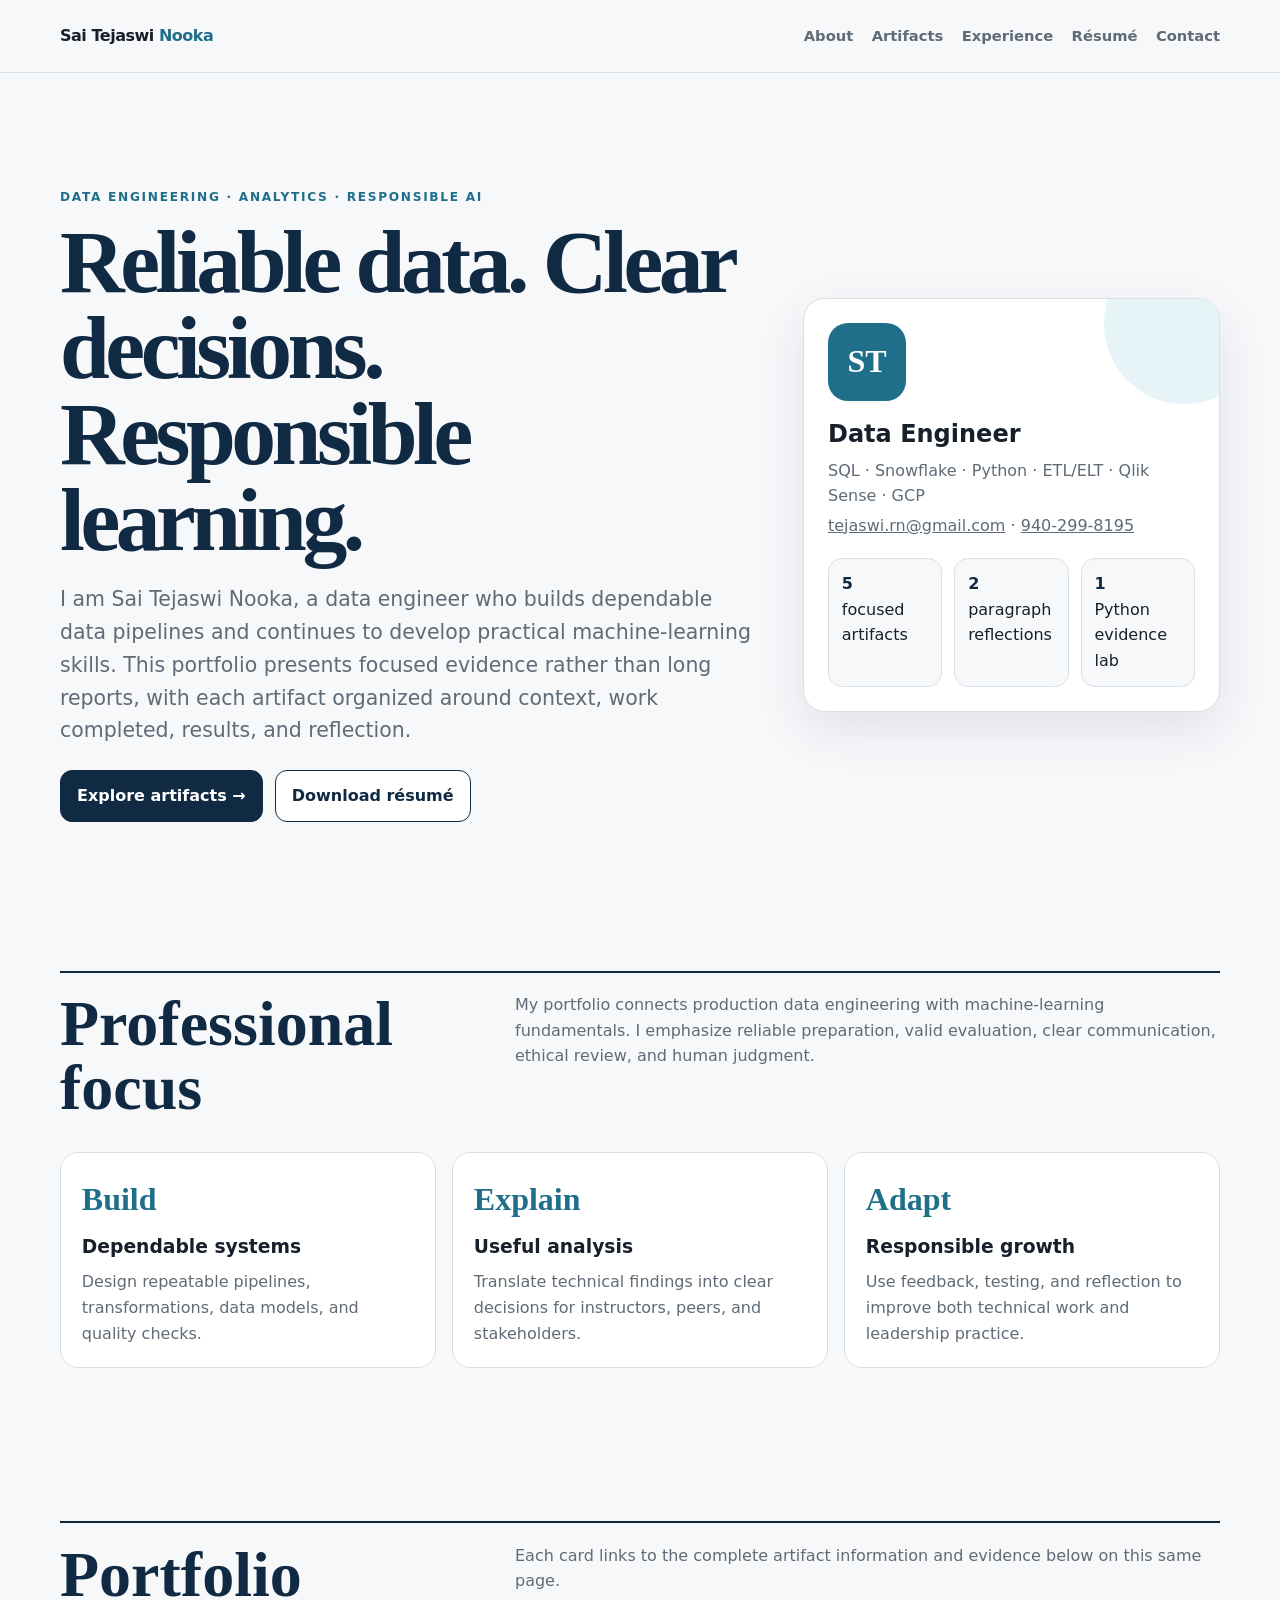
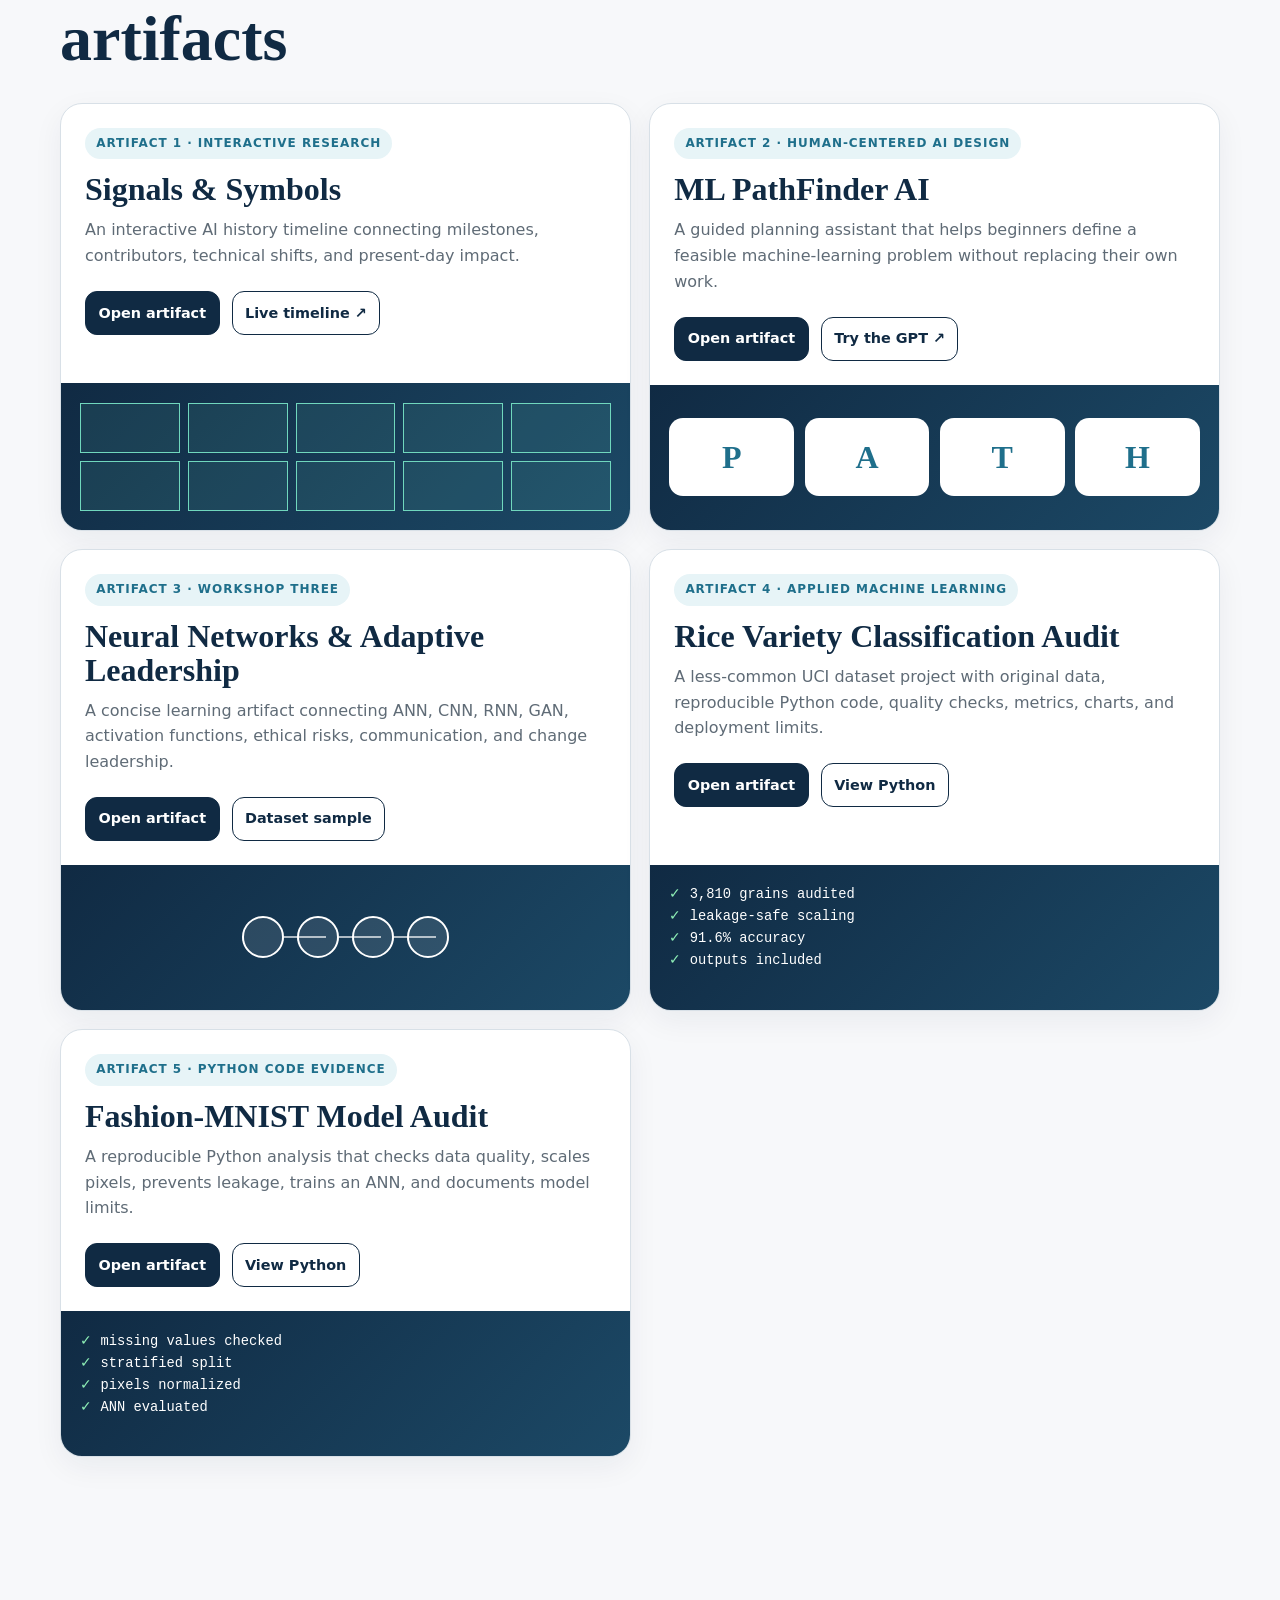
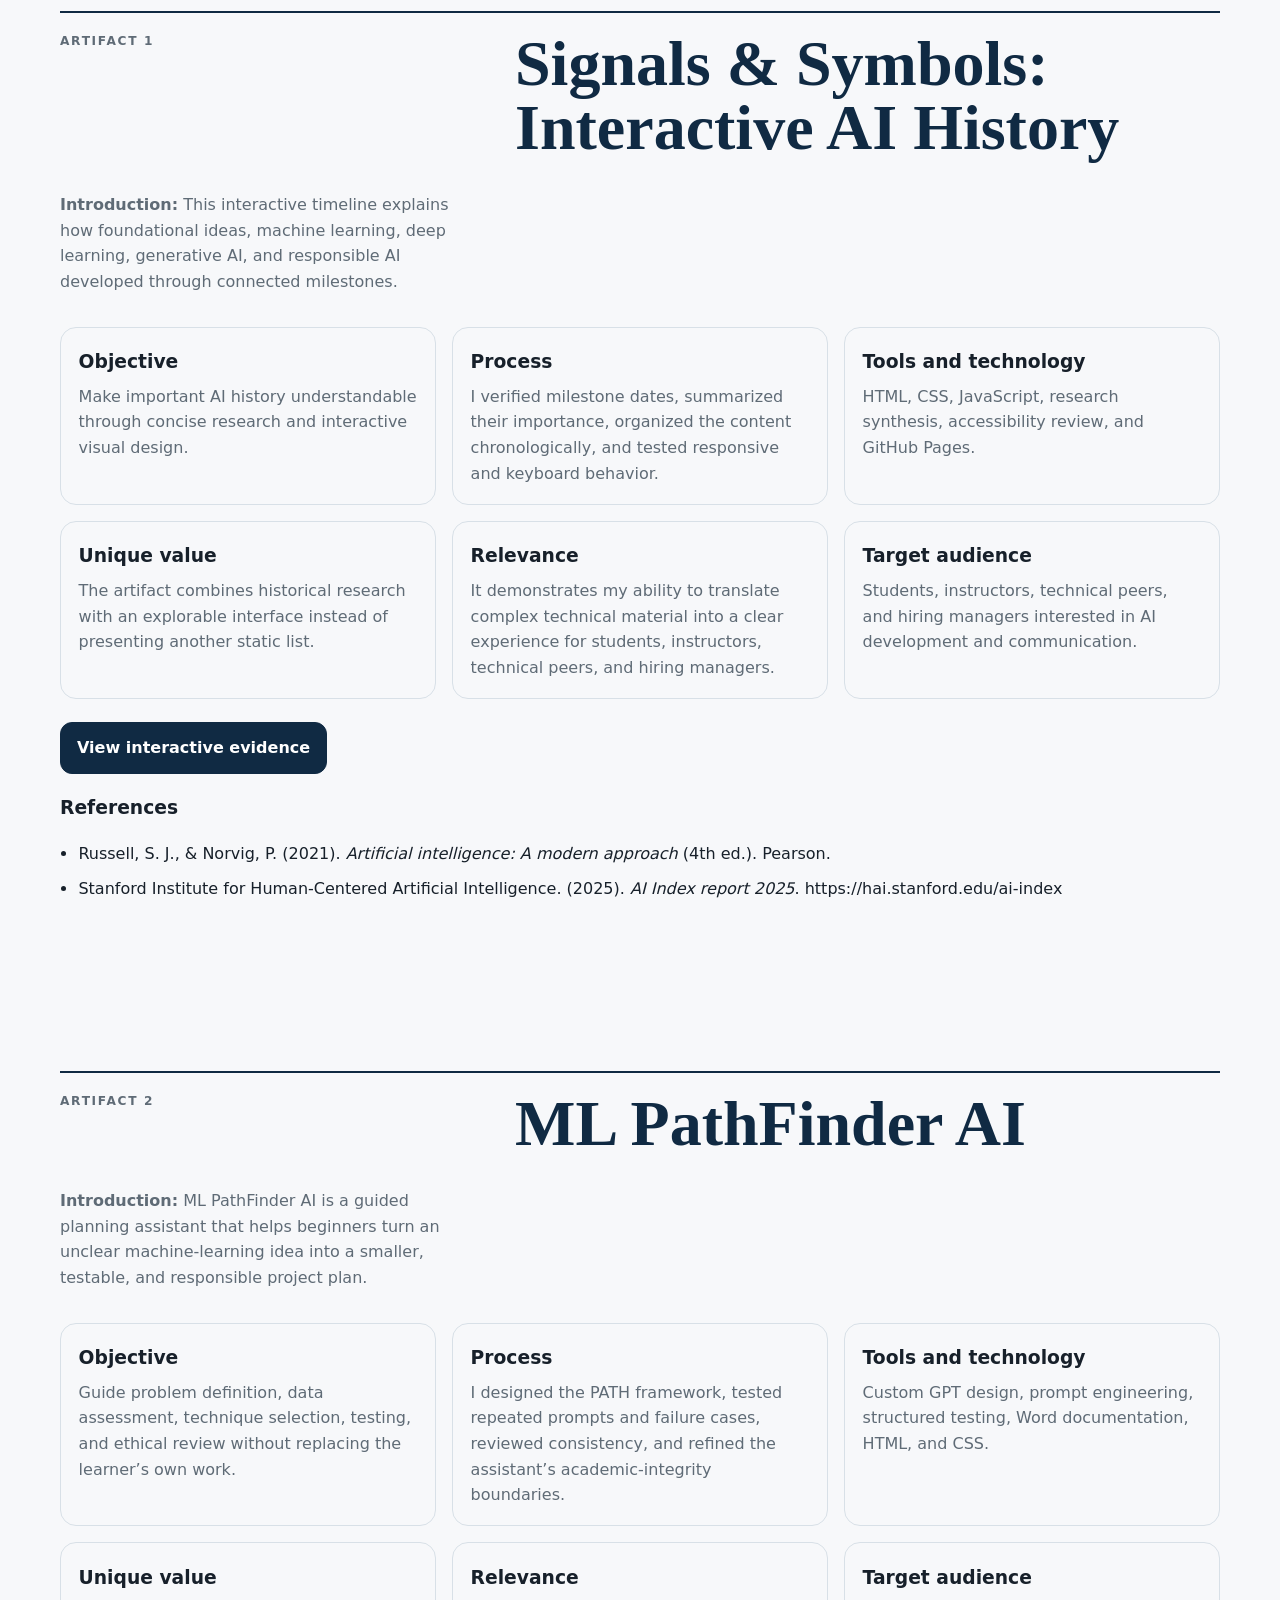
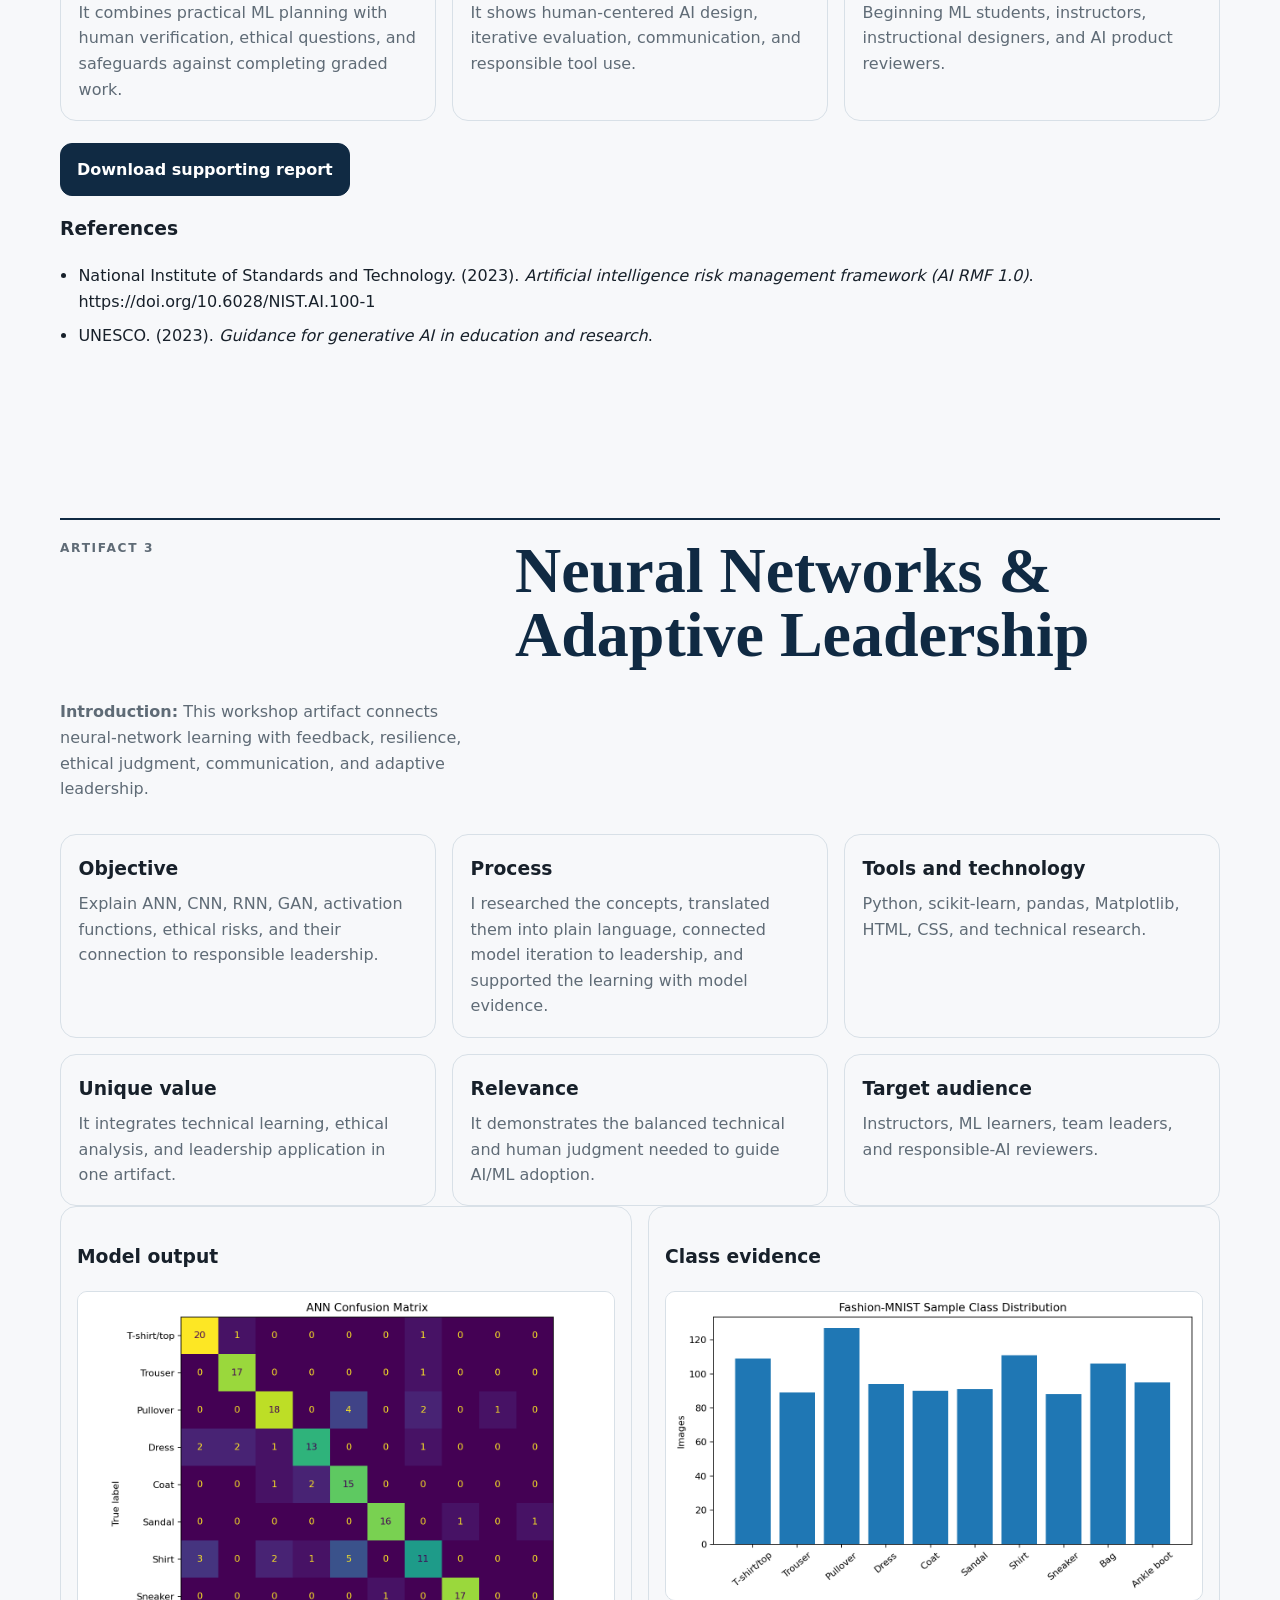
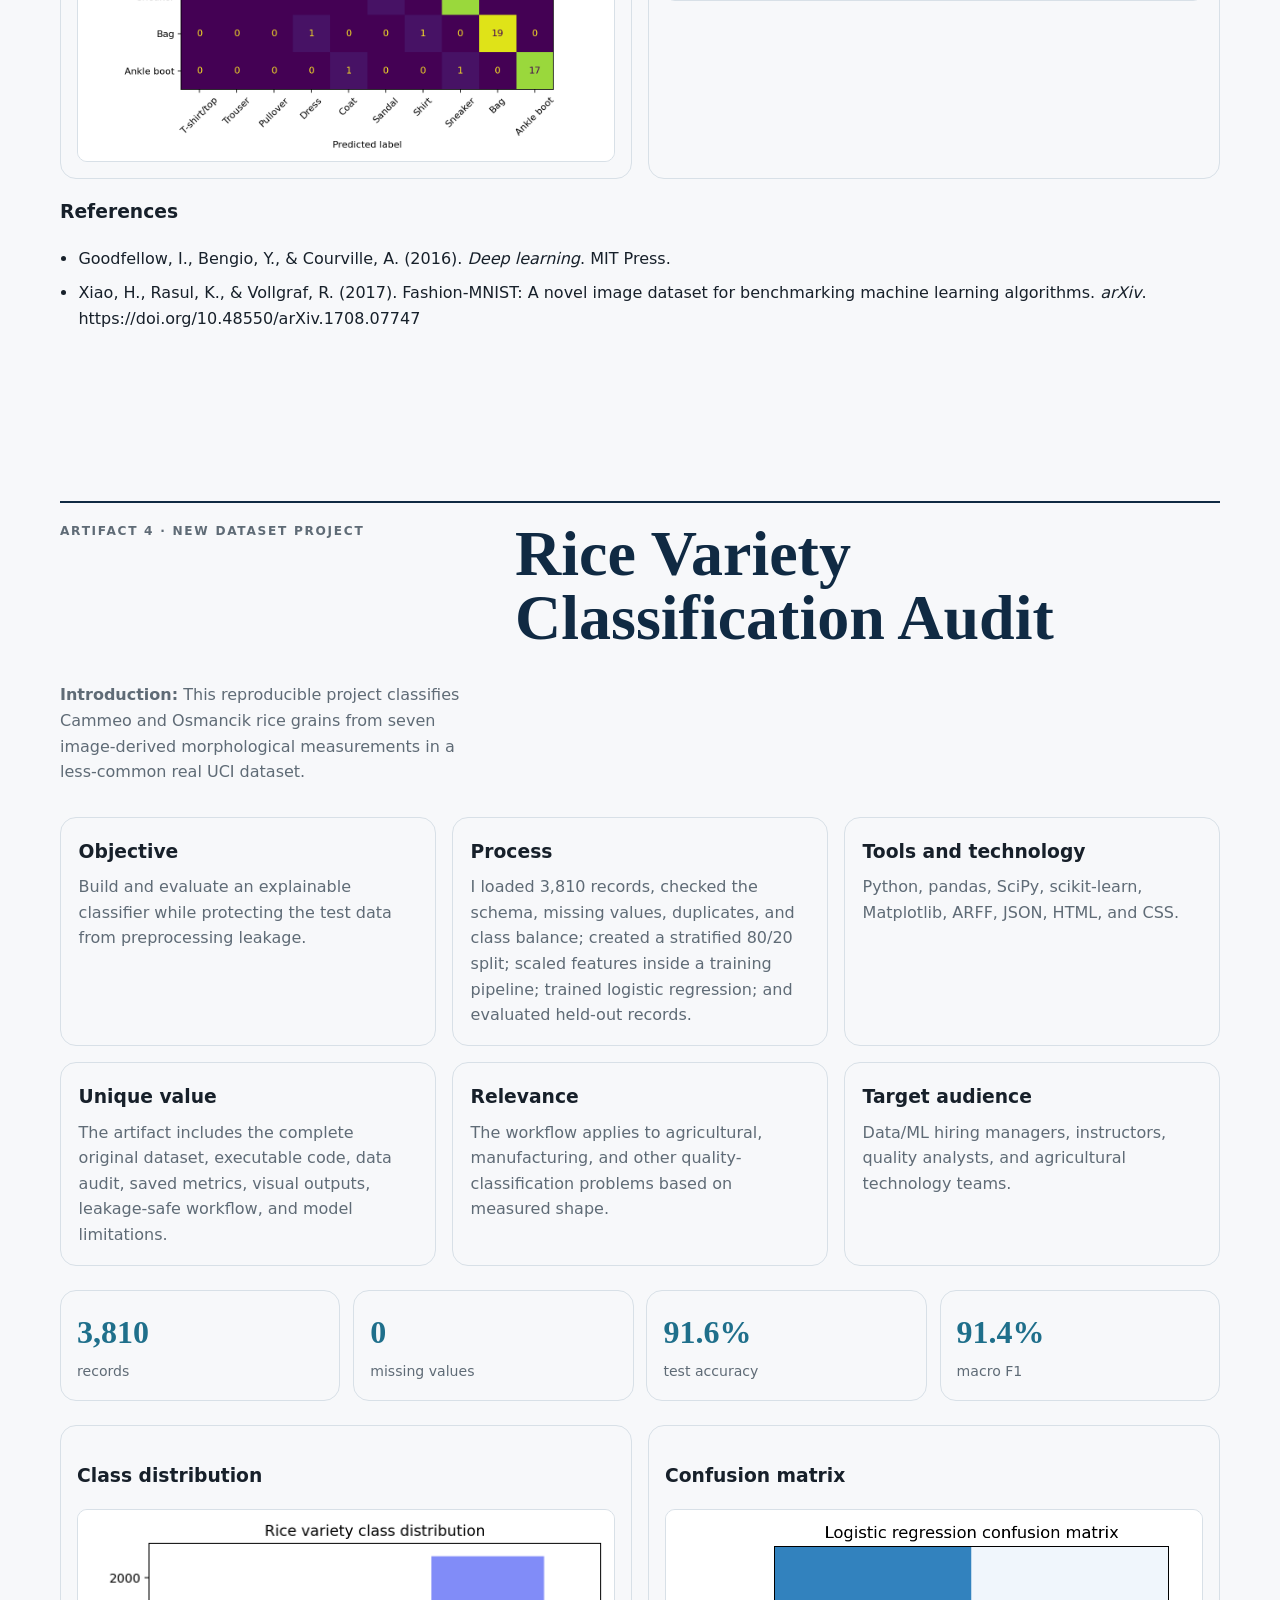
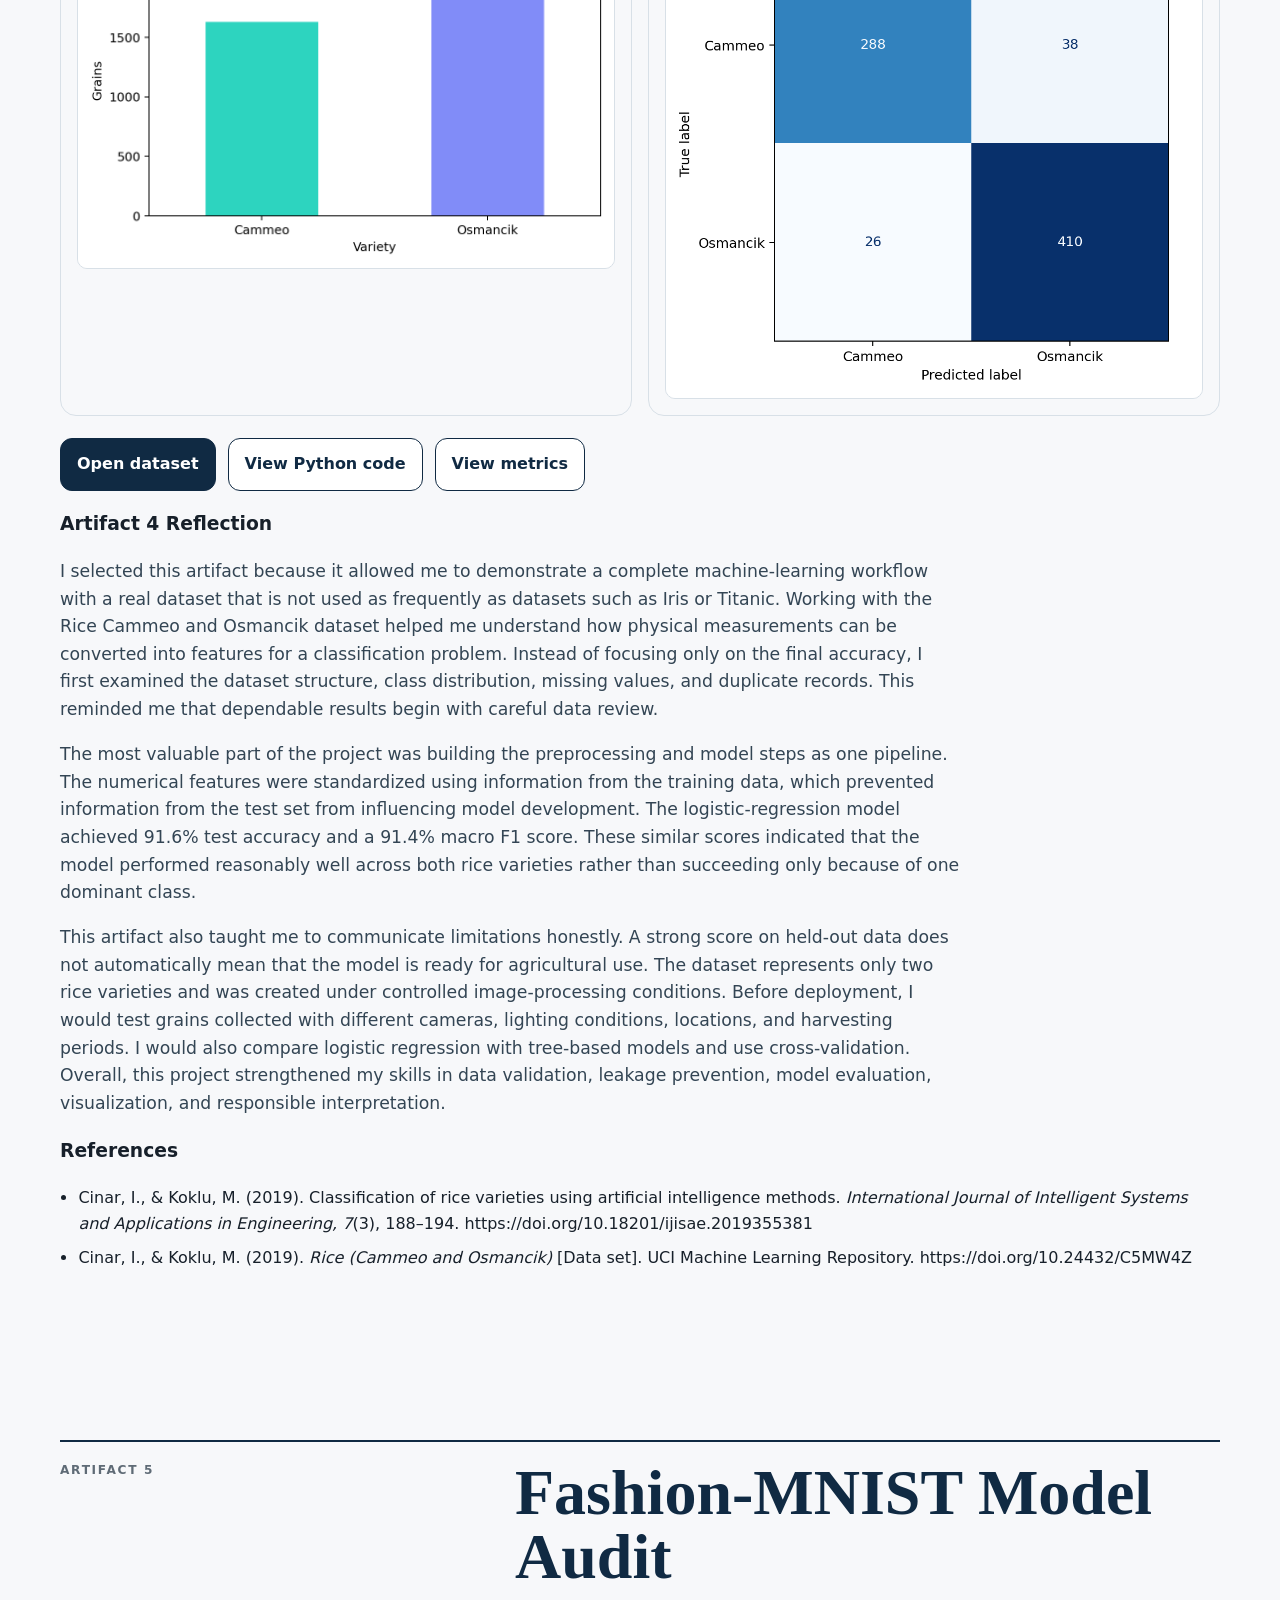
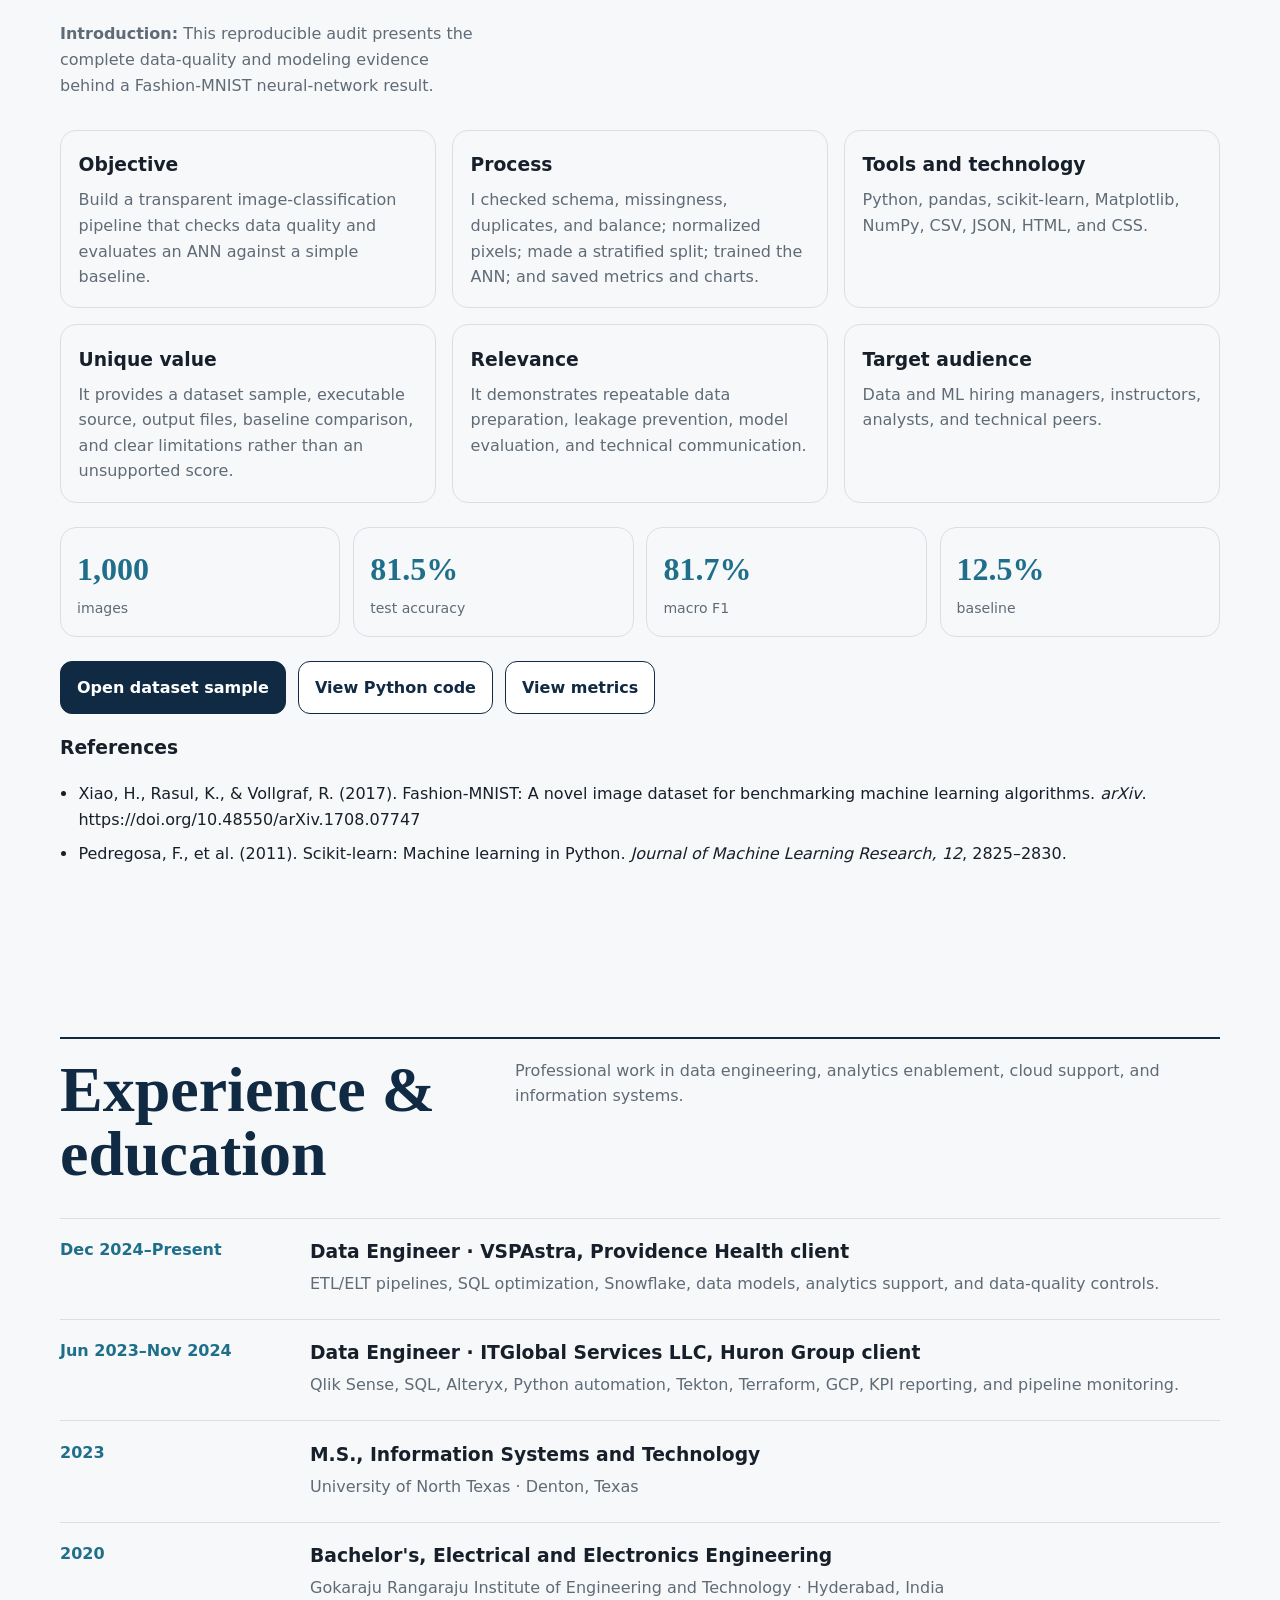
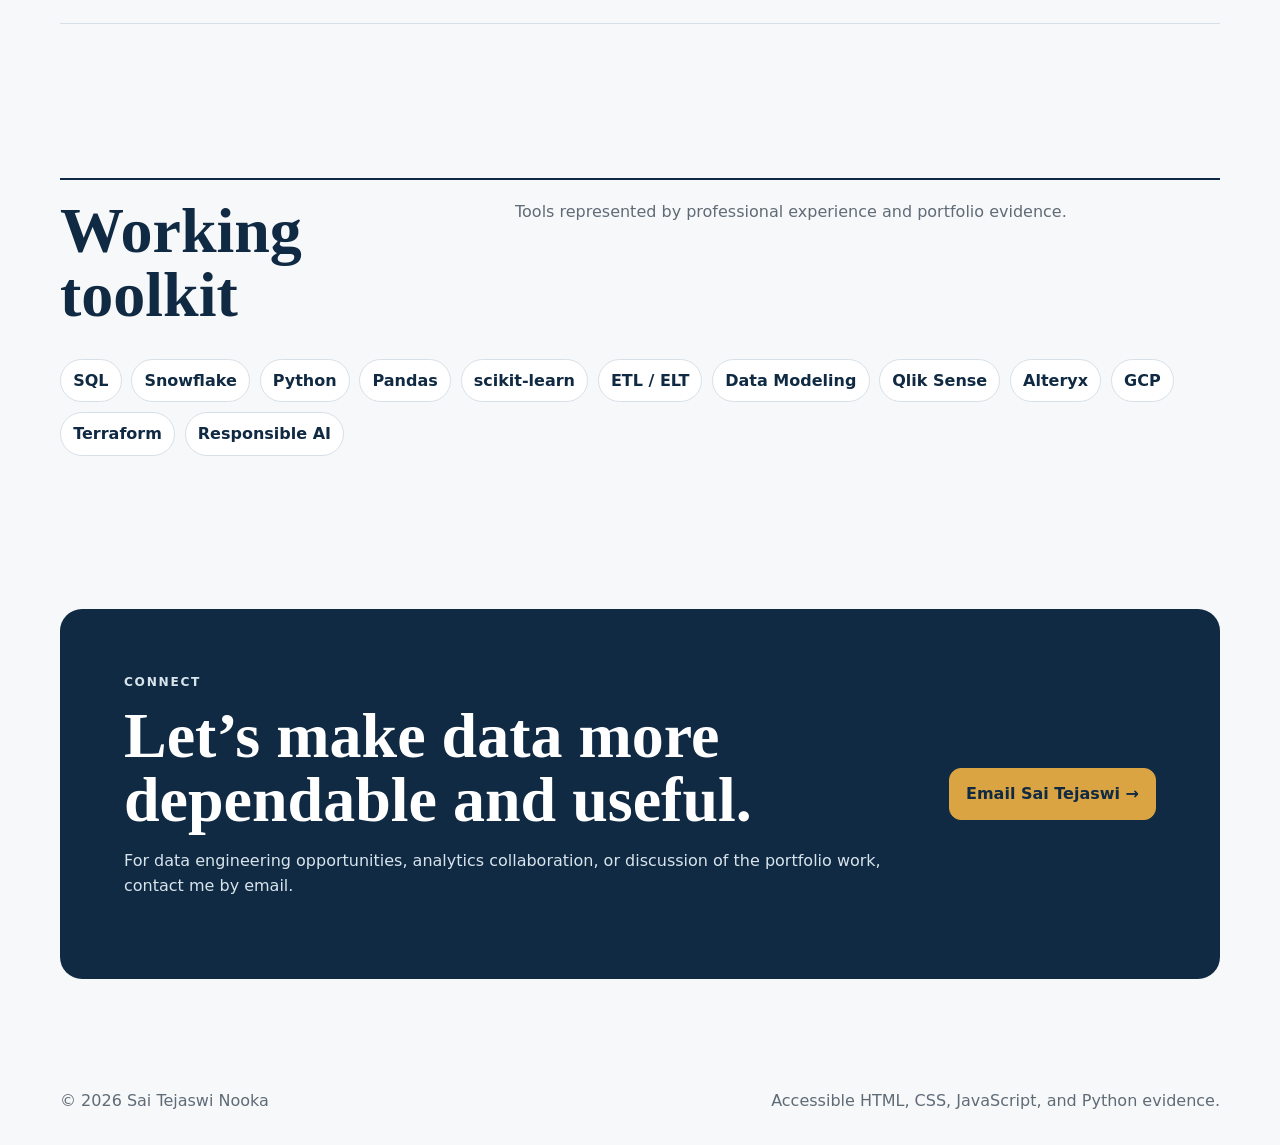
==== commit 3df933a8: "Add files via upload" ====
--- a/index.html
+++ b/index.html
@@ -1,17 +1,91 @@
-<!doctype html>
-<html lang="en"><head><meta charset="utf-8"><meta name="viewport" content="width=device-width,initial-scale=1"><meta name="description" content="Professional portfolio of Sai Tejaswi Nooka featuring data engineering, AI, neural-network learning, and Python evidence."><title>Sai Tejaswi Nooka | Data Engineering & AI Portfolio</title><link rel="stylesheet" href="assets/styles.css"></head><body><a class="skip" href="#main">Skip to content</a><header class="site-header"><nav class="nav" aria-label="Primary navigation"><a class="brand" href="index.html">Sai Tejaswi <span>Nooka</span></a><button class="mobile-toggle" aria-expanded="false" aria-label="Toggle navigation">Menu</button><div class="nav-links"><a href="index.html#about">About</a><a href="index.html#artifacts">Artifacts</a><a href="index.html#experience">Experience</a><a href="resume.html">Résumé</a><a href="index.html#contact">Contact</a></div></nav></header><main id="main">
-<section class="container hero">
-  <div><p class="kicker">Data Engineering · Analytics · Responsible AI</p><h1>Reliable data. Clear decisions. Responsible learning.</h1><p class="hero-copy">I am Sai Tejaswi Nooka, a data engineer who builds dependable data pipelines and continues to develop practical machine-learning skills. This portfolio presents focused evidence rather than long reports, with each artifact organized around context, work completed, results, and reflection.</p><div class="actions"><a class="btn" href="#artifacts">Explore artifacts →</a><a class="btn secondary" href="Sai_Tejaswi_Nooka_Resume.docx">Download résumé</a></div></div>
-  <aside class="profile-panel"><div class="monogram">ST</div><h2>Data Engineer</h2><p>SQL · Snowflake · Python · ETL/ELT · Qlik Sense · GCP</p><p><a href="mailto:tejaswi.rn@gmail.com">tejaswi.rn@gmail.com</a> · <a href="tel:+19402998195">940-299-8195</a></p><div class="quick-stats"><div><strong>4</strong><span>focused artifacts</span></div><div><strong>2</strong><span>paragraph reflections</span></div><div><strong>1</strong><span>Python evidence lab</span></div></div></aside>
+<!doctype html>
+<html lang="en"><head><meta charset="utf-8"><meta name="viewport" content="width=device-width,initial-scale=1"><meta name="description" content="Professional portfolio of Sai Tejaswi Nooka featuring data engineering, AI, neural-network learning, and Python evidence."><title>Sai Tejaswi Nooka | Data Engineering & AI Portfolio</title><link rel="stylesheet" href="assets/styles.css"></head><body><a class="skip" href="#main">Skip to content</a><header class="site-header"><nav class="nav" aria-label="Primary navigation"><a class="brand" href="index.html">Sai Tejaswi <span>Nooka</span></a><button class="mobile-toggle" aria-expanded="false" aria-label="Toggle navigation">Menu</button><div class="nav-links"><a href="index.html#about">About</a><a href="index.html#artifacts">Artifacts</a><a href="index.html#experience">Experience</a><a href="resume.html">Résumé</a><a href="index.html#contact">Contact</a></div></nav></header><main id="main">
+<section class="container hero">
+  <div><p class="kicker">Data Engineering · Analytics · Responsible AI</p><h1>Reliable data. Clear decisions. Responsible learning.</h1><p class="hero-copy">I am Sai Tejaswi Nooka, a data engineer who builds dependable data pipelines and continues to develop practical machine-learning skills. This portfolio presents focused evidence rather than long reports, with each artifact organized around context, work completed, results, and reflection.</p><div class="actions"><a class="btn" href="#artifacts">Explore artifacts →</a><a class="btn secondary" href="Sai_Tejaswi_Nooka_Resume.docx">Download résumé</a></div></div>
+  <aside class="profile-panel"><div class="monogram">ST</div><h2>Data Engineer</h2><p>SQL · Snowflake · Python · ETL/ELT · Qlik Sense · GCP</p><p><a href="mailto:tejaswi.rn@gmail.com">tejaswi.rn@gmail.com</a> · <a href="tel:+19402998195">940-299-8195</a></p><div class="quick-stats"><div><strong>5</strong><span>focused artifacts</span></div><div><strong>2</strong><span>paragraph reflections</span></div><div><strong>1</strong><span>Python evidence lab</span></div></div></aside>
+</section>
+<section class="container section" id="about"><div class="section-head"><h2>Professional focus</h2><p>My portfolio connects production data engineering with machine-learning fundamentals. I emphasize reliable preparation, valid evaluation, clear communication, ethical review, and human judgment.</p></div><div class="value-grid"><article class="value-card"><strong>Build</strong><h3>Dependable systems</h3><p>Design repeatable pipelines, transformations, data models, and quality checks.</p></article><article class="value-card"><strong>Explain</strong><h3>Useful analysis</h3><p>Translate technical findings into clear decisions for instructors, peers, and stakeholders.</p></article><article class="value-card"><strong>Adapt</strong><h3>Responsible growth</h3><p>Use feedback, testing, and reflection to improve both technical work and leadership practice.</p></article></div></section>
+<section class="container section" id="artifacts"><div class="section-head"><h2>Portfolio artifacts</h2><p>Each card links to the complete artifact information and evidence below on this same page.</p></div><div class="artifact-grid">
+<article class="artifact-card"><div class="card-top"><span class="tag">Artifact 1 · Interactive research</span><h3>Signals &amp; Symbols</h3><p>An interactive AI history timeline connecting milestones, contributors, technical shifts, and present-day impact.</p><div class="card-actions"><a class="btn small" href="#artifact-1">Open artifact</a><a class="btn small secondary" href="https://tejaswin2299.github.io/portfolio/" target="_blank" rel="noopener">Live timeline ↗</a></div></div><div class="card-visual timeline" aria-hidden="true"><span></span><span></span><span></span><span></span><span></span><span></span><span></span><span></span><span></span><span></span></div></article>
+<article class="artifact-card"><div class="card-top"><span class="tag">Artifact 2 · Human-centered AI design</span><h3>ML PathFinder AI</h3><p>A guided planning assistant that helps beginners define a feasible machine-learning problem without replacing their own work.</p><div class="card-actions"><a class="btn small" href="#artifact-2">Open artifact</a><a class="btn small secondary" href="https://chatgpt.com/g/g-6a55047ff4548191a00dfd700e342e0c-ml-pathfinder-ai" target="_blank" rel="noopener">Try the GPT ↗</a></div></div><div class="card-visual path" aria-hidden="true"><b>P</b><b>A</b><b>T</b><b>H</b></div></article>
+<article class="artifact-card"><div class="card-top"><span class="tag">Artifact 3 · Workshop Three</span><h3>Neural Networks &amp; Adaptive Leadership</h3><p>A concise learning artifact connecting ANN, CNN, RNN, GAN, activation functions, ethical risks, communication, and change leadership.</p><div class="card-actions"><a class="btn small" href="#artifact-3">Open artifact</a><a class="btn small secondary" href="data/fashion_mnist_kaggle_sample.csv">Dataset sample</a></div></div><div class="card-visual network" aria-hidden="true"><span class="node"></span><span class="node"></span><span class="node"></span><span class="node"></span></div></article>
+<article class="artifact-card"><div class="card-top"><span class="tag">Artifact 4 · Applied machine learning</span><h3>Rice Variety Classification Audit</h3><p>A less-common UCI dataset project with original data, reproducible Python code, quality checks, metrics, charts, and deployment limits.</p><div class="card-actions"><a class="btn small" href="#artifact-4">Open artifact</a><a class="btn small secondary" href="evidence/rice_variety_analysis.py">View Python</a></div></div><div class="card-visual code" aria-hidden="true"><span><em>✓</em> 3,810 grains audited</span><span><em>✓</em> leakage-safe scaling</span><span><em>✓</em> 91.6% accuracy</span><span><em>✓</em> outputs included</span></div></article>
+<article class="artifact-card"><div class="card-top"><span class="tag">Artifact 5 · Python code evidence</span><h3>Fashion-MNIST Model Audit</h3><p>A reproducible Python analysis that checks data quality, scales pixels, prevents leakage, trains an ANN, and documents model limits.</p><div class="card-actions"><a class="btn small" href="#artifact-5">Open artifact</a><a class="btn small secondary" href="evidence/fashion_mnist_analysis.py">View Python</a></div></div><div class="card-visual code" aria-hidden="true"><span><em>✓</em> missing values checked</span><span><em>✓</em> stratified split</span><span><em>✓</em> pixels normalized</span><span><em>✓</em> ANN evaluated</span></div></article>
+</div></section>
+<section class="container section artifact-detail" id="artifact-1">
+  <div class="section-head"><p class="kicker">Artifact 1</p><h2>Signals &amp; Symbols: Interactive AI History</h2><p><strong>Introduction:</strong> This interactive timeline explains how foundational ideas, machine learning, deep learning, generative AI, and responsible AI developed through connected milestones.</p></div>
+  <div class="info-grid">
+    <article class="info-card"><h3>Objective</h3><p>Make important AI history understandable through concise research and interactive visual design.</p></article>
+    <article class="info-card"><h3>Process</h3><p>I verified milestone dates, summarized their importance, organized the content chronologically, and tested responsive and keyboard behavior.</p></article>
+    <article class="info-card"><h3>Tools and technology</h3><p>HTML, CSS, JavaScript, research synthesis, accessibility review, and GitHub Pages.</p></article>
+    <article class="info-card"><h3>Unique value</h3><p>The artifact combines historical research with an explorable interface instead of presenting another static list.</p></article>
+    <article class="info-card"><h3>Relevance</h3><p>It demonstrates my ability to translate complex technical material into a clear experience for students, instructors, technical peers, and hiring managers.</p></article>
+    <article class="info-card"><h3>Target audience</h3><p>Students, instructors, technical peers, and hiring managers interested in AI development and communication.</p></article>
+  </div>
+  <div class="actions"><a class="btn" href="timeline.html">View interactive evidence</a></div>
+  <h3>References</h3><ul class="clean-list"><li>Russell, S. J., &amp; Norvig, P. (2021). <em>Artificial intelligence: A modern approach</em> (4th ed.). Pearson.</li><li>Stanford Institute for Human-Centered Artificial Intelligence. (2025). <em>AI Index report 2025</em>. https://hai.stanford.edu/ai-index</li></ul>
 </section>
-<section class="container section" id="about"><div class="section-head"><h2>Professional focus</h2><p>My portfolio connects production data engineering with machine-learning fundamentals. I emphasize reliable preparation, valid evaluation, clear communication, ethical review, and human judgment.</p></div><div class="value-grid"><article class="value-card"><strong>Build</strong><h3>Dependable systems</h3><p>Design repeatable pipelines, transformations, data models, and quality checks.</p></article><article class="value-card"><strong>Explain</strong><h3>Useful analysis</h3><p>Translate technical findings into clear decisions for instructors, peers, and stakeholders.</p></article><article class="value-card"><strong>Adapt</strong><h3>Responsible growth</h3><p>Use feedback, testing, and reflection to improve both technical work and leadership practice.</p></article></div></section>
-<section class="container section" id="artifacts"><div class="section-head"><h2>Portfolio artifacts</h2><p>Each card opens a separate, compact page. The pages use tabs so the portfolio stays clear and avoids a long document-style layout.</p></div><div class="artifact-grid">
-<article class="artifact-card"><div class="card-top"><span class="tag">Interactive research</span><h3>Signals &amp; Symbols</h3><p>An interactive AI history timeline connecting milestones, contributors, technical shifts, and present-day impact.</p><div class="card-actions"><a class="btn small" href="timeline.html">Open artifact</a><a class="btn small secondary" href="https://tejaswin2299.github.io/portfolio/" target="_blank" rel="noopener">Live timeline ↗</a></div></div><div class="card-visual timeline" aria-hidden="true"><span></span><span></span><span></span><span></span><span></span><span></span><span></span><span></span><span></span><span></span></div></article>
-<article class="artifact-card"><div class="card-top"><span class="tag">Human-centered AI design</span><h3>ML PathFinder AI</h3><p>A guided planning assistant that helps beginners define a feasible machine-learning problem without replacing their own work.</p><div class="card-actions"><a class="btn small" href="pathfinder.html">Open artifact</a><a class="btn small secondary" href="https://chatgpt.com/g/g-6a55047ff4548191a00dfd700e342e0c-ml-pathfinder-ai" target="_blank" rel="noopener">Try the GPT ↗</a></div></div><div class="card-visual path" aria-hidden="true"><b>P</b><b>A</b><b>T</b><b>H</b></div></article>
-<article class="artifact-card"><div class="card-top"><span class="tag">Workshop Three</span><h3>Neural Networks &amp; Adaptive Leadership</h3><p>A concise learning artifact connecting ANN, CNN, RNN, GAN, activation functions, ethical risks, communication, and change leadership.</p><div class="card-actions"><a class="btn small" href="neural-networks.html">Open artifact</a><a class="btn small secondary" href="data/fashion_mnist_kaggle_sample.csv">Dataset sample</a></div></div><div class="card-visual network" aria-hidden="true"><span class="node"></span><span class="node"></span><span class="node"></span><span class="node"></span></div></article>
-<article class="artifact-card"><div class="card-top"><span class="tag">Python code evidence</span><h3>Fashion-MNIST Model Audit</h3><p>A reproducible Python analysis that checks data quality, scales pixels, prevents leakage, trains an ANN, and documents model limits.</p><div class="card-actions"><a class="btn small" href="data-audit.html">Open artifact</a><a class="btn small secondary" href="evidence/fashion_mnist_analysis.py">View Python</a></div></div><div class="card-visual code" aria-hidden="true"><span><em>✓</em> missing values checked</span><span><em>✓</em> stratified split</span><span><em>✓</em> pixels normalized</span><span><em>✓</em> ANN evaluated</span></div></article>
-</div></section>
-<section class="container section" id="experience"><div class="section-head"><h2>Experience &amp; education</h2><p>Professional work in data engineering, analytics enablement, cloud support, and information systems.</p></div><div class="experience"><div class="experience-row"><div class="date">Dec 2024–Present</div><div><h3>Data Engineer · VSPAstra, Providence Health client</h3><p>ETL/ELT pipelines, SQL optimization, Snowflake, data models, analytics support, and data-quality controls.</p></div></div><div class="experience-row"><div class="date">Jun 2023–Nov 2024</div><div><h3>Data Engineer · ITGlobal Services LLC, Huron Group client</h3><p>Qlik Sense, SQL, Alteryx, Python automation, Tekton, Terraform, GCP, KPI reporting, and pipeline monitoring.</p></div></div><div class="experience-row"><div class="date">2023</div><div><h3>M.S., Information Systems and Technology</h3><p>University of North Texas · Denton, Texas</p></div></div><div class="experience-row"><div class="date">2020</div><div><h3>Bachelor's, Electrical and Electronics Engineering</h3><p>Gokaraju Rangaraju Institute of Engineering and Technology · Hyderabad, India</p></div></div></div></section>
-<section class="container section"><div class="section-head"><h2>Working toolkit</h2><p>Tools represented by professional experience and portfolio evidence.</p></div><div class="skills"><span class="skill">SQL</span><span class="skill">Snowflake</span><span class="skill">Python</span><span class="skill">Pandas</span><span class="skill">scikit-learn</span><span class="skill">ETL / ELT</span><span class="skill">Data Modeling</span><span class="skill">Qlik Sense</span><span class="skill">Alteryx</span><span class="skill">GCP</span><span class="skill">Terraform</span><span class="skill">Responsible AI</span></div></section>
-<section class="container section" id="contact"><div class="contact"><div><p class="kicker">Connect</p><h2>Let’s make data more dependable and useful.</h2><p>For data engineering opportunities, analytics collaboration, or discussion of the portfolio work, contact me by email.</p></div><a class="btn" href="mailto:tejaswi.rn@gmail.com">Email Sai Tejaswi →</a></div></section>
-</main><footer class="container"><span>© 2026 Sai Tejaswi Nooka</span><span>Accessible HTML, CSS, JavaScript, and Python evidence.</span></footer><script src="assets/site.js"></script></body></html>+
+<section class="container section artifact-detail" id="artifact-2">
+  <div class="section-head"><p class="kicker">Artifact 2</p><h2>ML PathFinder AI</h2><p><strong>Introduction:</strong> ML PathFinder AI is a guided planning assistant that helps beginners turn an unclear machine-learning idea into a smaller, testable, and responsible project plan.</p></div>
+  <div class="info-grid">
+    <article class="info-card"><h3>Objective</h3><p>Guide problem definition, data assessment, technique selection, testing, and ethical review without replacing the learner’s own work.</p></article>
+    <article class="info-card"><h3>Process</h3><p>I designed the PATH framework, tested repeated prompts and failure cases, reviewed consistency, and refined the assistant’s academic-integrity boundaries.</p></article>
+    <article class="info-card"><h3>Tools and technology</h3><p>Custom GPT design, prompt engineering, structured testing, Word documentation, HTML, and CSS.</p></article>
+    <article class="info-card"><h3>Unique value</h3><p>It combines practical ML planning with human verification, ethical questions, and safeguards against completing graded work.</p></article>
+    <article class="info-card"><h3>Relevance</h3><p>It shows human-centered AI design, iterative evaluation, communication, and responsible tool use.</p></article>
+    <article class="info-card"><h3>Target audience</h3><p>Beginning ML students, instructors, instructional designers, and AI product reviewers.</p></article>
+  </div>
+  <div class="actions"><a class="btn" href="ML_PathFinder_AI_Lab_Report.docx">Download supporting report</a></div>
+  <h3>References</h3><ul class="clean-list"><li>National Institute of Standards and Technology. (2023). <em>Artificial intelligence risk management framework (AI RMF 1.0)</em>. https://doi.org/10.6028/NIST.AI.100-1</li><li>UNESCO. (2023). <em>Guidance for generative AI in education and research</em>.</li></ul>
+</section>
+
+<section class="container section artifact-detail" id="artifact-3">
+  <div class="section-head"><p class="kicker">Artifact 3</p><h2>Neural Networks &amp; Adaptive Leadership</h2><p><strong>Introduction:</strong> This workshop artifact connects neural-network learning with feedback, resilience, ethical judgment, communication, and adaptive leadership.</p></div>
+  <div class="info-grid">
+    <article class="info-card"><h3>Objective</h3><p>Explain ANN, CNN, RNN, GAN, activation functions, ethical risks, and their connection to responsible leadership.</p></article>
+    <article class="info-card"><h3>Process</h3><p>I researched the concepts, translated them into plain language, connected model iteration to leadership, and supported the learning with model evidence.</p></article>
+    <article class="info-card"><h3>Tools and technology</h3><p>Python, scikit-learn, pandas, Matplotlib, HTML, CSS, and technical research.</p></article>
+    <article class="info-card"><h3>Unique value</h3><p>It integrates technical learning, ethical analysis, and leadership application in one artifact.</p></article>
+    <article class="info-card"><h3>Relevance</h3><p>It demonstrates the balanced technical and human judgment needed to guide AI/ML adoption.</p></article>
+    <article class="info-card"><h3>Target audience</h3><p>Instructors, ML learners, team leaders, and responsible-AI reviewers.</p></article>
+  </div>
+  <div class="evidence-grid"><article class="evidence-card"><h3>Model output</h3><img src="evidence/outputs/confusion_matrix.png" alt="Fashion-MNIST model confusion matrix"></article><article class="evidence-card"><h3>Class evidence</h3><img src="evidence/outputs/class_distribution.png" alt="Fashion-MNIST class distribution"></article></div>
+  <h3>References</h3><ul class="clean-list"><li>Goodfellow, I., Bengio, Y., &amp; Courville, A. (2016). <em>Deep learning</em>. MIT Press.</li><li>Xiao, H., Rasul, K., &amp; Vollgraf, R. (2017). Fashion-MNIST: A novel image dataset for benchmarking machine learning algorithms. <em>arXiv</em>. https://doi.org/10.48550/arXiv.1708.07747</li></ul>
+</section>
+
+<section class="container section artifact-detail" id="artifact-4">
+  <div class="section-head"><p class="kicker">Artifact 4 · New dataset project</p><h2>Rice Variety Classification Audit</h2><p><strong>Introduction:</strong> This reproducible project classifies Cammeo and Osmancik rice grains from seven image-derived morphological measurements in a less-common real UCI dataset.</p></div>
+  <div class="info-grid">
+    <article class="info-card"><h3>Objective</h3><p>Build and evaluate an explainable classifier while protecting the test data from preprocessing leakage.</p></article>
+    <article class="info-card"><h3>Process</h3><p>I loaded 3,810 records, checked the schema, missing values, duplicates, and class balance; created a stratified 80/20 split; scaled features inside a training pipeline; trained logistic regression; and evaluated held-out records.</p></article>
+    <article class="info-card"><h3>Tools and technology</h3><p>Python, pandas, SciPy, scikit-learn, Matplotlib, ARFF, JSON, HTML, and CSS.</p></article>
+    <article class="info-card"><h3>Unique value</h3><p>The artifact includes the complete original dataset, executable code, data audit, saved metrics, visual outputs, leakage-safe workflow, and model limitations.</p></article>
+    <article class="info-card"><h3>Relevance</h3><p>The workflow applies to agricultural, manufacturing, and other quality-classification problems based on measured shape.</p></article>
+    <article class="info-card"><h3>Target audience</h3><p>Data/ML hiring managers, instructors, quality analysts, and agricultural technology teams.</p></article>
+  </div>
+  <div class="metric-grid"><article class="metric"><strong>3,810</strong><span>records</span></article><article class="metric"><strong>0</strong><span>missing values</span></article><article class="metric"><strong>91.6%</strong><span>test accuracy</span></article><article class="metric"><strong>91.4%</strong><span>macro F1</span></article></div>
+  <div class="evidence-grid"><article class="evidence-card"><h3>Class distribution</h3><img src="evidence/rice_outputs/rice_class_distribution.png" alt="Rice variety class distribution"></article><article class="evidence-card"><h3>Confusion matrix</h3><img src="evidence/rice_outputs/rice_confusion_matrix.png" alt="Rice variety classifier confusion matrix"></article></div>
+  <div class="actions"><a class="btn" href="data/Rice_Cammeo_Osmancik.arff">Open dataset</a><a class="btn secondary" href="evidence/rice_variety_analysis.py">View Python code</a><a class="btn secondary" href="evidence/rice_outputs/rice_metrics.json">View metrics</a></div>
+  <div class="reflection-copy"><h3>Artifact 4 Reflection</h3><p>I selected this artifact because it allowed me to demonstrate a complete machine-learning workflow with a real dataset that is not used as frequently as datasets such as Iris or Titanic. Working with the Rice Cammeo and Osmancik dataset helped me understand how physical measurements can be converted into features for a classification problem. Instead of focusing only on the final accuracy, I first examined the dataset structure, class distribution, missing values, and duplicate records. This reminded me that dependable results begin with careful data review.</p><p>The most valuable part of the project was building the preprocessing and model steps as one pipeline. The numerical features were standardized using information from the training data, which prevented information from the test set from influencing model development. The logistic-regression model achieved 91.6% test accuracy and a 91.4% macro F1 score. These similar scores indicated that the model performed reasonably well across both rice varieties rather than succeeding only because of one dominant class.</p><p>This artifact also taught me to communicate limitations honestly. A strong score on held-out data does not automatically mean that the model is ready for agricultural use. The dataset represents only two rice varieties and was created under controlled image-processing conditions. Before deployment, I would test grains collected with different cameras, lighting conditions, locations, and harvesting periods. I would also compare logistic regression with tree-based models and use cross-validation. Overall, this project strengthened my skills in data validation, leakage prevention, model evaluation, visualization, and responsible interpretation.</p></div>
+  <h3>References</h3><ul class="clean-list"><li>Cinar, I., &amp; Koklu, M. (2019). Classification of rice varieties using artificial intelligence methods. <em>International Journal of Intelligent Systems and Applications in Engineering, 7</em>(3), 188–194. https://doi.org/10.18201/ijisae.2019355381</li><li>Cinar, I., &amp; Koklu, M. (2019). <em>Rice (Cammeo and Osmancik)</em> [Data set]. UCI Machine Learning Repository. https://doi.org/10.24432/C5MW4Z</li></ul>
+</section>
+
+<section class="container section artifact-detail" id="artifact-5">
+  <div class="section-head"><p class="kicker">Artifact 5</p><h2>Fashion-MNIST Model Audit</h2><p><strong>Introduction:</strong> This reproducible audit presents the complete data-quality and modeling evidence behind a Fashion-MNIST neural-network result.</p></div>
+  <div class="info-grid">
+    <article class="info-card"><h3>Objective</h3><p>Build a transparent image-classification pipeline that checks data quality and evaluates an ANN against a simple baseline.</p></article>
+    <article class="info-card"><h3>Process</h3><p>I checked schema, missingness, duplicates, and balance; normalized pixels; made a stratified split; trained the ANN; and saved metrics and charts.</p></article>
+    <article class="info-card"><h3>Tools and technology</h3><p>Python, pandas, scikit-learn, Matplotlib, NumPy, CSV, JSON, HTML, and CSS.</p></article>
+    <article class="info-card"><h3>Unique value</h3><p>It provides a dataset sample, executable source, output files, baseline comparison, and clear limitations rather than an unsupported score.</p></article>
+    <article class="info-card"><h3>Relevance</h3><p>It demonstrates repeatable data preparation, leakage prevention, model evaluation, and technical communication.</p></article>
+    <article class="info-card"><h3>Target audience</h3><p>Data and ML hiring managers, instructors, analysts, and technical peers.</p></article>
+  </div>
+  <div class="metric-grid"><article class="metric"><strong>1,000</strong><span>images</span></article><article class="metric"><strong>81.5%</strong><span>test accuracy</span></article><article class="metric"><strong>81.7%</strong><span>macro F1</span></article><article class="metric"><strong>12.5%</strong><span>baseline</span></article></div>
+  <div class="actions"><a class="btn" href="data/fashion_mnist_kaggle_sample.csv">Open dataset sample</a><a class="btn secondary" href="evidence/fashion_mnist_analysis.py">View Python code</a><a class="btn secondary" href="evidence/outputs/metrics.json">View metrics</a></div>
+  <h3>References</h3><ul class="clean-list"><li>Xiao, H., Rasul, K., &amp; Vollgraf, R. (2017). Fashion-MNIST: A novel image dataset for benchmarking machine learning algorithms. <em>arXiv</em>. https://doi.org/10.48550/arXiv.1708.07747</li><li>Pedregosa, F., et al. (2011). Scikit-learn: Machine learning in Python. <em>Journal of Machine Learning Research, 12</em>, 2825–2830.</li></ul>
+</section>
+<section class="container section" id="experience"><div class="section-head"><h2>Experience &amp; education</h2><p>Professional work in data engineering, analytics enablement, cloud support, and information systems.</p></div><div class="experience"><div class="experience-row"><div class="date">Dec 2024–Present</div><div><h3>Data Engineer · VSPAstra, Providence Health client</h3><p>ETL/ELT pipelines, SQL optimization, Snowflake, data models, analytics support, and data-quality controls.</p></div></div><div class="experience-row"><div class="date">Jun 2023–Nov 2024</div><div><h3>Data Engineer · ITGlobal Services LLC, Huron Group client</h3><p>Qlik Sense, SQL, Alteryx, Python automation, Tekton, Terraform, GCP, KPI reporting, and pipeline monitoring.</p></div></div><div class="experience-row"><div class="date">2023</div><div><h3>M.S., Information Systems and Technology</h3><p>University of North Texas · Denton, Texas</p></div></div><div class="experience-row"><div class="date">2020</div><div><h3>Bachelor's, Electrical and Electronics Engineering</h3><p>Gokaraju Rangaraju Institute of Engineering and Technology · Hyderabad, India</p></div></div></div></section>
+<section class="container section"><div class="section-head"><h2>Working toolkit</h2><p>Tools represented by professional experience and portfolio evidence.</p></div><div class="skills"><span class="skill">SQL</span><span class="skill">Snowflake</span><span class="skill">Python</span><span class="skill">Pandas</span><span class="skill">scikit-learn</span><span class="skill">ETL / ELT</span><span class="skill">Data Modeling</span><span class="skill">Qlik Sense</span><span class="skill">Alteryx</span><span class="skill">GCP</span><span class="skill">Terraform</span><span class="skill">Responsible AI</span></div></section>
+<section class="container section" id="contact"><div class="contact"><div><p class="kicker">Connect</p><h2>Let’s make data more dependable and useful.</h2><p>For data engineering opportunities, analytics collaboration, or discussion of the portfolio work, contact me by email.</p></div><a class="btn" href="mailto:tejaswi.rn@gmail.com">Email Sai Tejaswi →</a></div></section>
+</main><footer class="container"><span>© 2026 Sai Tejaswi Nooka</span><span>Accessible HTML, CSS, JavaScript, and Python evidence.</span></footer><script src="assets/site.js"></script></body></html>
--- a/assets/styles.css
+++ b/assets/styles.css
@@ -1,31 +1,31 @@
-
-:root{
-  --navy:#102a43;--blue:#1f6f8b;--cyan:#e7f4f7;--gold:#d9a441;--paper:#f7f8fa;
-  --white:#fff;--ink:#17202a;--muted:#5f6b76;--line:#d8e0e7;--success:#247a55;
-  --shadow:0 18px 48px rgba(16,42,67,.10);--radius:22px;--max:1160px
-}
-*{box-sizing:border-box}html{scroll-behavior:smooth}body{margin:0;background:var(--paper);color:var(--ink);font-family:Inter,ui-sans-serif,system-ui,-apple-system,"Segoe UI",Arial,sans-serif;line-height:1.6}
-a{color:inherit}button{font:inherit}.skip{position:absolute;left:-9999px}.skip:focus{left:1rem;top:1rem;background:white;padding:.7rem 1rem;z-index:1000}
-.site-header{position:sticky;top:0;z-index:50;background:rgba(247,248,250,.92);backdrop-filter:blur(14px);border-bottom:1px solid rgba(216,224,231,.9)}
-.nav{width:min(var(--max),calc(100% - 2rem));margin:auto;min-height:72px;display:flex;align-items:center;justify-content:space-between;gap:1rem}.brand{text-decoration:none;font-weight:900;letter-spacing:-.03em}.brand span{color:var(--blue)}
-.nav-links{display:flex;gap:1.15rem;align-items:center}.nav-links a{text-decoration:none;color:var(--muted);font-weight:700;font-size:.92rem}.nav-links a:hover,.nav-links a[aria-current="page"]{color:var(--navy)}
-.mobile-toggle{display:none;border:1px solid var(--line);background:white;border-radius:12px;padding:.55rem .75rem}.container{width:min(var(--max),calc(100% - 2rem));margin:auto}
-.hero{padding:clamp(4.5rem,9vw,8rem) 0 4.5rem;display:grid;grid-template-columns:1.25fr .75fr;gap:3rem;align-items:center}.kicker{margin:0 0 .7rem;color:var(--blue);font-weight:900;text-transform:uppercase;letter-spacing:.14em;font-size:.76rem}.hero h1,.artifact-hero h1{font-family:Georgia,"Times New Roman",serif;line-height:.96;letter-spacing:-.05em;margin:.4rem 0 1.2rem;color:var(--navy)}.hero h1{font-size:clamp(3.2rem,7vw,6.8rem)}.hero-copy{font-size:clamp(1.05rem,2vw,1.28rem);max-width:780px;color:var(--muted)}
-.actions,.card-actions{display:flex;flex-wrap:wrap;gap:.75rem;margin-top:1.4rem}.btn{display:inline-flex;align-items:center;justify-content:center;gap:.4rem;text-decoration:none;border:1px solid var(--navy);background:var(--navy);color:white;padding:.78rem 1rem;border-radius:12px;font-weight:850;transition:.2s}.btn:hover{transform:translateY(-2px);box-shadow:0 10px 24px rgba(16,42,67,.14)}.btn.secondary{background:white;color:var(--navy)}.btn.small{padding:.6rem .78rem;font-size:.9rem}
-.profile-panel{background:white;border:1px solid var(--line);border-radius:var(--radius);padding:1.5rem;box-shadow:var(--shadow);position:relative;overflow:hidden}.profile-panel:before{content:"";position:absolute;width:160px;height:160px;border-radius:50%;background:var(--cyan);right:-45px;top:-55px}.monogram{position:relative;width:78px;height:78px;border-radius:20px;background:var(--blue);color:white;display:grid;place-items:center;font-family:Georgia,serif;font-size:2rem;font-weight:900}.profile-panel h2{margin:.9rem 0 .2rem}.profile-panel p{color:var(--muted);margin:.25rem 0}.quick-stats{display:grid;grid-template-columns:repeat(3,1fr);gap:.75rem;margin-top:1.2rem}.quick-stats div{background:var(--paper);border:1px solid var(--line);padding:.8rem;border-radius:14px}.quick-stats strong{display:block;color:var(--navy)}
-.section{padding:4.8rem 0}.section-head{display:grid;grid-template-columns:.75fr 1.25fr;gap:2rem;border-top:2px solid var(--navy);padding-top:1.2rem;margin-bottom:2rem}.section-head h2{font-family:Georgia,serif;font-size:clamp(2.3rem,5vw,4.6rem);line-height:1;margin:0;color:var(--navy)}.section-head p{margin:0;color:var(--muted);max-width:720px}
-.artifact-grid{display:grid;grid-template-columns:repeat(2,1fr);gap:1.15rem}.artifact-card{background:white;border:1px solid var(--line);border-radius:var(--radius);overflow:hidden;box-shadow:0 10px 30px rgba(16,42,67,.06);display:flex;flex-direction:column;min-height:390px}.card-top{padding:1.5rem}.tag{display:inline-flex;align-items:center;gap:.4rem;border-radius:999px;padding:.38rem .7rem;background:var(--cyan);color:var(--blue);font-weight:900;font-size:.75rem;text-transform:uppercase;letter-spacing:.08em}.artifact-card h3{font-family:Georgia,serif;color:var(--navy);font-size:2rem;line-height:1.05;margin:.9rem 0 .65rem}.artifact-card p{color:var(--muted);margin:.3rem 0}.card-visual{margin-top:auto;min-height:145px;padding:1.2rem;background:linear-gradient(135deg,var(--navy),#1c4966);color:white;display:flex;align-items:center;justify-content:center}.card-visual.timeline{font-family:"Courier New",monospace;display:grid;grid-template-columns:repeat(5,1fr);gap:.5rem}.card-visual.timeline span{height:50px;border:1px solid #70d7bd;background:rgba(112,215,189,.1)}.card-visual.path{display:grid;grid-template-columns:repeat(4,1fr);gap:.65rem}.card-visual.path b{display:grid;place-items:center;background:white;color:var(--blue);border-radius:14px;min-height:78px;font-family:Georgia,serif;font-size:2rem}.card-visual.network{gap:.8rem}.node{width:42px;height:42px;border:2px solid #fff;border-radius:50%;background:rgba(255,255,255,.1);position:relative}.node:after{content:"";position:absolute;width:42px;height:2px;background:rgba(255,255,255,.65);left:40px;top:18px}.node:last-child:after{display:none}.card-visual.code{font-family:"Courier New",monospace;align-items:flex-start;justify-content:flex-start;flex-direction:column;font-size:.86rem}.card-visual.code em{color:#8ff0b7;font-style:normal}
-.value-grid{display:grid;grid-template-columns:repeat(3,1fr);gap:1rem}.value-card{background:white;border:1px solid var(--line);border-radius:18px;padding:1.3rem}.value-card strong{display:block;font-size:2rem;color:var(--blue);font-family:Georgia,serif}.value-card h3{margin:.45rem 0}.value-card p{color:var(--muted);margin:0}
-.experience{display:grid;grid-template-columns:250px 1fr;border-top:1px solid var(--line)}.experience-row{display:contents}.experience-row>*{border-bottom:1px solid var(--line);padding:1.15rem 0}.date{color:var(--blue);font-weight:900}.experience h3{margin:0}.experience p{color:var(--muted);margin:.25rem 0}.skills{display:flex;flex-wrap:wrap;gap:.6rem}.skill{background:white;border:1px solid var(--line);border-radius:999px;padding:.5rem .76rem;font-weight:800;color:var(--navy)}
-.contact{background:var(--navy);color:white;border-radius:var(--radius);padding:clamp(2rem,5vw,4rem);display:grid;grid-template-columns:1fr auto;gap:2rem;align-items:center}.contact h2{font-family:Georgia,serif;font-size:clamp(2rem,5vw,4rem);line-height:1;margin:.3rem 0}.contact p{color:#d8e4ec}.contact .btn{background:var(--gold);border-color:var(--gold);color:var(--navy)}
-footer{padding:2rem 0;color:var(--muted);display:flex;justify-content:space-between;gap:1rem;flex-wrap:wrap}
-/* Artifact pages */
-.artifact-hero{padding:4.5rem 0 2.5rem;display:grid;grid-template-columns:1.2fr .8fr;gap:2rem;align-items:center}.artifact-hero h1{font-size:clamp(3rem,7vw,6rem)}.artifact-hero p{font-size:1.13rem;color:var(--muted);max-width:760px}.hero-diagram{background:white;border:1px solid var(--line);border-radius:var(--radius);min-height:290px;padding:1.25rem;box-shadow:var(--shadow);display:grid;place-items:center;overflow:hidden}
-.tab-shell{background:white;border:1px solid var(--line);border-radius:var(--radius);box-shadow:var(--shadow);margin-bottom:4rem;overflow:hidden}.tab-list{display:flex;gap:.35rem;padding:.7rem;border-bottom:1px solid var(--line);background:#f1f5f8;overflow:auto}.tab-button{border:0;background:transparent;color:var(--muted);padding:.7rem .9rem;border-radius:10px;font-weight:850;white-space:nowrap;cursor:pointer}.tab-button[aria-selected="true"]{background:white;color:var(--navy);box-shadow:0 2px 8px rgba(16,42,67,.08)}.tab-panel{padding:clamp(1.35rem,4vw,2.5rem)}.tab-panel[hidden]{display:none}.tab-panel h2{font-family:Georgia,serif;color:var(--navy);font-size:clamp(2rem,4vw,3.4rem);line-height:1.05;margin:.2rem 0 1rem}.tab-panel h3{color:var(--navy)}.lede{font-size:1.12rem;color:var(--muted);max-width:880px}
-.info-grid{display:grid;grid-template-columns:repeat(3,1fr);gap:1rem;margin-top:1.5rem}.info-card{border:1px solid var(--line);border-radius:16px;padding:1.1rem;background:var(--paper)}.info-card h3{margin:.1rem 0 .45rem}.info-card p{margin:0;color:var(--muted)}
-.timeline-grid{display:grid;grid-template-columns:repeat(4,1fr);gap:.8rem;margin-top:1.5rem}.milestone{border:1px solid var(--line);background:var(--paper);padding:1rem;border-radius:15px}.milestone time{color:var(--blue);font-weight:900}.milestone h3{font-size:1rem;margin:.35rem 0}.milestone p{font-size:.9rem;color:var(--muted);margin:0}
-.path-grid,.concept-grid{display:grid;grid-template-columns:repeat(4,1fr);gap:.8rem;margin-top:1.4rem}.path-step,.concept{border:1px solid var(--line);border-radius:16px;padding:1rem}.path-step b{font-family:Georgia,serif;font-size:2.4rem;color:var(--blue)}.path-step p,.concept p{color:var(--muted);margin:.4rem 0 0}.concept h3{margin:.1rem 0}.metric-grid{display:grid;grid-template-columns:repeat(4,1fr);gap:.8rem;margin:1.5rem 0}.metric{border:1px solid var(--line);border-radius:16px;padding:1rem;background:var(--paper)}.metric strong{display:block;font-size:2rem;color:var(--blue);font-family:Georgia,serif}.metric span{color:var(--muted);font-size:.88rem}.evidence-grid{display:grid;grid-template-columns:1fr 1fr;gap:1rem}.evidence-card{border:1px solid var(--line);border-radius:16px;padding:1rem;background:var(--paper)}.evidence-card img{display:block;width:100%;height:auto;border-radius:10px;border:1px solid var(--line)}.evidence-card pre{white-space:pre-wrap;overflow:auto;background:#0d2433;color:#dff9e7;padding:1rem;border-radius:12px;font-size:.82rem}.clean-list{padding-left:1.15rem}.clean-list li{margin:.55rem 0}.callout{border-left:5px solid var(--gold);background:#fff8e8;padding:1rem 1.1rem;border-radius:0 12px 12px 0;margin:1.2rem 0}.reflection-copy{max-width:900px}.reflection-copy p{font-size:1.08rem;color:#334554}.source-note{font-size:.9rem;color:var(--muted);border-top:1px solid var(--line);padding-top:1rem;margin-top:1.4rem}.badge-pass{color:var(--success);font-weight:900}
-.network-diagram{display:flex;align-items:center;gap:.6rem}.network-column{display:grid;gap:.45rem}.network-column span{width:34px;height:34px;border-radius:50%;border:2px solid var(--blue);background:var(--cyan)}.network-arrow{font-size:2rem;color:var(--gold)}.audit-list{width:100%;display:grid;gap:.7rem}.audit-row{display:grid;grid-template-columns:1fr auto;gap:1rem;padding:.85rem;border:1px solid var(--line);border-radius:13px;background:var(--paper)}
-@media(max-width:900px){.hero,.artifact-hero,.section-head,.contact{grid-template-columns:1fr}.artifact-grid,.evidence-grid{grid-template-columns:1fr}.value-grid,.info-grid,.metric-grid{grid-template-columns:repeat(2,1fr)}.timeline-grid,.path-grid,.concept-grid{grid-template-columns:repeat(2,1fr)}.profile-panel{max-width:620px}.nav-links{display:none}.mobile-toggle{display:block}.nav-links.open{display:flex;position:absolute;left:1rem;right:1rem;top:65px;background:white;border:1px solid var(--line);border-radius:16px;padding:1rem;flex-direction:column;align-items:flex-start;box-shadow:var(--shadow)}}
-@media(max-width:600px){.hero{padding-top:3rem}.artifact-grid,.value-grid,.info-grid,.metric-grid,.timeline-grid,.path-grid,.concept-grid{grid-template-columns:1fr}.quick-stats{grid-template-columns:1fr}.experience{grid-template-columns:1fr}.experience-row{display:block;border-bottom:1px solid var(--line);padding:.8rem 0}.experience-row>*{border:0;padding:.15rem 0}.contact{padding:1.5rem}.tab-panel{padding:1.2rem}.hero-diagram{min-height:220px}}
-@media(prefers-reduced-motion:reduce){*{scroll-behavior:auto!important;transition:none!important}}
+
+:root{
+  --navy:#102a43;--blue:#1f6f8b;--cyan:#e7f4f7;--gold:#d9a441;--paper:#f7f8fa;
+  --white:#fff;--ink:#17202a;--muted:#5f6b76;--line:#d8e0e7;--success:#247a55;
+  --shadow:0 18px 48px rgba(16,42,67,.10);--radius:22px;--max:1160px
+}
+*{box-sizing:border-box}html{scroll-behavior:smooth}body{margin:0;background:var(--paper);color:var(--ink);font-family:Inter,ui-sans-serif,system-ui,-apple-system,"Segoe UI",Arial,sans-serif;line-height:1.6}
+a{color:inherit}button{font:inherit}.skip{position:absolute;left:-9999px}.skip:focus{left:1rem;top:1rem;background:white;padding:.7rem 1rem;z-index:1000}
+.site-header{position:sticky;top:0;z-index:50;background:rgba(247,248,250,.92);backdrop-filter:blur(14px);border-bottom:1px solid rgba(216,224,231,.9)}
+.nav{width:min(var(--max),calc(100% - 2rem));margin:auto;min-height:72px;display:flex;align-items:center;justify-content:space-between;gap:1rem}.brand{text-decoration:none;font-weight:900;letter-spacing:-.03em}.brand span{color:var(--blue)}
+.nav-links{display:flex;gap:1.15rem;align-items:center}.nav-links a{text-decoration:none;color:var(--muted);font-weight:700;font-size:.92rem}.nav-links a:hover,.nav-links a[aria-current="page"]{color:var(--navy)}
+.mobile-toggle{display:none;border:1px solid var(--line);background:white;border-radius:12px;padding:.55rem .75rem}.container{width:min(var(--max),calc(100% - 2rem));margin:auto}
+.hero{padding:clamp(4.5rem,9vw,8rem) 0 4.5rem;display:grid;grid-template-columns:1.25fr .75fr;gap:3rem;align-items:center}.kicker{margin:0 0 .7rem;color:var(--blue);font-weight:900;text-transform:uppercase;letter-spacing:.14em;font-size:.76rem}.hero h1,.artifact-hero h1{font-family:Georgia,"Times New Roman",serif;line-height:.96;letter-spacing:-.05em;margin:.4rem 0 1.2rem;color:var(--navy)}.hero h1{font-size:clamp(3.2rem,7vw,6.8rem)}.hero-copy{font-size:clamp(1.05rem,2vw,1.28rem);max-width:780px;color:var(--muted)}
+.actions,.card-actions{display:flex;flex-wrap:wrap;gap:.75rem;margin-top:1.4rem}.btn{display:inline-flex;align-items:center;justify-content:center;gap:.4rem;text-decoration:none;border:1px solid var(--navy);background:var(--navy);color:white;padding:.78rem 1rem;border-radius:12px;font-weight:850;transition:.2s}.btn:hover{transform:translateY(-2px);box-shadow:0 10px 24px rgba(16,42,67,.14)}.btn.secondary{background:white;color:var(--navy)}.btn.small{padding:.6rem .78rem;font-size:.9rem}
+.profile-panel{background:white;border:1px solid var(--line);border-radius:var(--radius);padding:1.5rem;box-shadow:var(--shadow);position:relative;overflow:hidden}.profile-panel:before{content:"";position:absolute;width:160px;height:160px;border-radius:50%;background:var(--cyan);right:-45px;top:-55px}.monogram{position:relative;width:78px;height:78px;border-radius:20px;background:var(--blue);color:white;display:grid;place-items:center;font-family:Georgia,serif;font-size:2rem;font-weight:900}.profile-panel h2{margin:.9rem 0 .2rem}.profile-panel p{color:var(--muted);margin:.25rem 0}.quick-stats{display:grid;grid-template-columns:repeat(3,1fr);gap:.75rem;margin-top:1.2rem}.quick-stats div{background:var(--paper);border:1px solid var(--line);padding:.8rem;border-radius:14px}.quick-stats strong{display:block;color:var(--navy)}
+.section{padding:4.8rem 0}.section-head{display:grid;grid-template-columns:.75fr 1.25fr;gap:2rem;border-top:2px solid var(--navy);padding-top:1.2rem;margin-bottom:2rem}.section-head h2{font-family:Georgia,serif;font-size:clamp(2.3rem,5vw,4.6rem);line-height:1;margin:0;color:var(--navy)}.section-head p{margin:0;color:var(--muted);max-width:720px}
+.artifact-grid{display:grid;grid-template-columns:repeat(2,1fr);gap:1.15rem}.artifact-card{background:white;border:1px solid var(--line);border-radius:var(--radius);overflow:hidden;box-shadow:0 10px 30px rgba(16,42,67,.06);display:flex;flex-direction:column;min-height:390px}.card-top{padding:1.5rem}.tag{display:inline-flex;align-items:center;gap:.4rem;border-radius:999px;padding:.38rem .7rem;background:var(--cyan);color:var(--blue);font-weight:900;font-size:.75rem;text-transform:uppercase;letter-spacing:.08em}.artifact-card h3{font-family:Georgia,serif;color:var(--navy);font-size:2rem;line-height:1.05;margin:.9rem 0 .65rem}.artifact-card p{color:var(--muted);margin:.3rem 0}.card-visual{margin-top:auto;min-height:145px;padding:1.2rem;background:linear-gradient(135deg,var(--navy),#1c4966);color:white;display:flex;align-items:center;justify-content:center}.card-visual.timeline{font-family:"Courier New",monospace;display:grid;grid-template-columns:repeat(5,1fr);gap:.5rem}.card-visual.timeline span{height:50px;border:1px solid #70d7bd;background:rgba(112,215,189,.1)}.card-visual.path{display:grid;grid-template-columns:repeat(4,1fr);gap:.65rem}.card-visual.path b{display:grid;place-items:center;background:white;color:var(--blue);border-radius:14px;min-height:78px;font-family:Georgia,serif;font-size:2rem}.card-visual.network{gap:.8rem}.node{width:42px;height:42px;border:2px solid #fff;border-radius:50%;background:rgba(255,255,255,.1);position:relative}.node:after{content:"";position:absolute;width:42px;height:2px;background:rgba(255,255,255,.65);left:40px;top:18px}.node:last-child:after{display:none}.card-visual.code{font-family:"Courier New",monospace;align-items:flex-start;justify-content:flex-start;flex-direction:column;font-size:.86rem}.card-visual.code em{color:#8ff0b7;font-style:normal}
+.value-grid{display:grid;grid-template-columns:repeat(3,1fr);gap:1rem}.value-card{background:white;border:1px solid var(--line);border-radius:18px;padding:1.3rem}.value-card strong{display:block;font-size:2rem;color:var(--blue);font-family:Georgia,serif}.value-card h3{margin:.45rem 0}.value-card p{color:var(--muted);margin:0}
+.experience{display:grid;grid-template-columns:250px 1fr;border-top:1px solid var(--line)}.experience-row{display:contents}.experience-row>*{border-bottom:1px solid var(--line);padding:1.15rem 0}.date{color:var(--blue);font-weight:900}.experience h3{margin:0}.experience p{color:var(--muted);margin:.25rem 0}.skills{display:flex;flex-wrap:wrap;gap:.6rem}.skill{background:white;border:1px solid var(--line);border-radius:999px;padding:.5rem .76rem;font-weight:800;color:var(--navy)}
+.contact{background:var(--navy);color:white;border-radius:var(--radius);padding:clamp(2rem,5vw,4rem);display:grid;grid-template-columns:1fr auto;gap:2rem;align-items:center}.contact h2{font-family:Georgia,serif;font-size:clamp(2rem,5vw,4rem);line-height:1;margin:.3rem 0}.contact p{color:#d8e4ec}.contact .btn{background:var(--gold);border-color:var(--gold);color:var(--navy)}
+footer{padding:2rem 0;color:var(--muted);display:flex;justify-content:space-between;gap:1rem;flex-wrap:wrap}
+/* Artifact pages */
+.artifact-hero{padding:4.5rem 0 2.5rem;display:grid;grid-template-columns:1.2fr .8fr;gap:2rem;align-items:center}.artifact-hero h1{font-size:clamp(3rem,7vw,6rem)}.artifact-hero p{font-size:1.13rem;color:var(--muted);max-width:760px}.hero-diagram{background:white;border:1px solid var(--line);border-radius:var(--radius);min-height:290px;padding:1.25rem;box-shadow:var(--shadow);display:grid;place-items:center;overflow:hidden}
+.tab-shell{background:white;border:1px solid var(--line);border-radius:var(--radius);box-shadow:var(--shadow);margin-bottom:4rem;overflow:hidden}.tab-list{display:flex;gap:.35rem;padding:.7rem;border-bottom:1px solid var(--line);background:#f1f5f8;overflow:auto}.tab-button{border:0;background:transparent;color:var(--muted);padding:.7rem .9rem;border-radius:10px;font-weight:850;white-space:nowrap;cursor:pointer}.tab-button[aria-selected="true"]{background:white;color:var(--navy);box-shadow:0 2px 8px rgba(16,42,67,.08)}.tab-panel{padding:clamp(1.35rem,4vw,2.5rem)}.tab-panel[hidden]{display:none}.tab-panel h2{font-family:Georgia,serif;color:var(--navy);font-size:clamp(2rem,4vw,3.4rem);line-height:1.05;margin:.2rem 0 1rem}.tab-panel h3{color:var(--navy)}.lede{font-size:1.12rem;color:var(--muted);max-width:880px}
+.info-grid{display:grid;grid-template-columns:repeat(3,1fr);gap:1rem;margin-top:1.5rem}.info-card{border:1px solid var(--line);border-radius:16px;padding:1.1rem;background:var(--paper)}.info-card h3{margin:.1rem 0 .45rem}.info-card p{margin:0;color:var(--muted)}
+.timeline-grid{display:grid;grid-template-columns:repeat(4,1fr);gap:.8rem;margin-top:1.5rem}.milestone{border:1px solid var(--line);background:var(--paper);padding:1rem;border-radius:15px}.milestone time{color:var(--blue);font-weight:900}.milestone h3{font-size:1rem;margin:.35rem 0}.milestone p{font-size:.9rem;color:var(--muted);margin:0}
+.path-grid,.concept-grid{display:grid;grid-template-columns:repeat(4,1fr);gap:.8rem;margin-top:1.4rem}.path-step,.concept{border:1px solid var(--line);border-radius:16px;padding:1rem}.path-step b{font-family:Georgia,serif;font-size:2.4rem;color:var(--blue)}.path-step p,.concept p{color:var(--muted);margin:.4rem 0 0}.concept h3{margin:.1rem 0}.metric-grid{display:grid;grid-template-columns:repeat(4,1fr);gap:.8rem;margin:1.5rem 0}.metric{border:1px solid var(--line);border-radius:16px;padding:1rem;background:var(--paper)}.metric strong{display:block;font-size:2rem;color:var(--blue);font-family:Georgia,serif}.metric span{color:var(--muted);font-size:.88rem}.evidence-grid{display:grid;grid-template-columns:1fr 1fr;gap:1rem}.evidence-card{border:1px solid var(--line);border-radius:16px;padding:1rem;background:var(--paper)}.evidence-card img{display:block;width:100%;height:auto;border-radius:10px;border:1px solid var(--line)}.evidence-card pre{white-space:pre-wrap;overflow:auto;background:#0d2433;color:#dff9e7;padding:1rem;border-radius:12px;font-size:.82rem}.clean-list{padding-left:1.15rem}.clean-list li{margin:.55rem 0}.callout{border-left:5px solid var(--gold);background:#fff8e8;padding:1rem 1.1rem;border-radius:0 12px 12px 0;margin:1.2rem 0}.reflection-copy{max-width:900px}.reflection-copy p{font-size:1.08rem;color:#334554}.source-note{font-size:.9rem;color:var(--muted);border-top:1px solid var(--line);padding-top:1rem;margin-top:1.4rem}.badge-pass{color:var(--success);font-weight:900}
+.network-diagram{display:flex;align-items:center;gap:.6rem}.network-column{display:grid;gap:.45rem}.network-column span{width:34px;height:34px;border-radius:50%;border:2px solid var(--blue);background:var(--cyan)}.network-arrow{font-size:2rem;color:var(--gold)}.audit-list{width:100%;display:grid;gap:.7rem}.audit-row{display:grid;grid-template-columns:1fr auto;gap:1rem;padding:.85rem;border:1px solid var(--line);border-radius:13px;background:var(--paper)}
+@media(max-width:900px){.hero,.artifact-hero,.section-head,.contact{grid-template-columns:1fr}.artifact-grid,.evidence-grid{grid-template-columns:1fr}.value-grid,.info-grid,.metric-grid{grid-template-columns:repeat(2,1fr)}.timeline-grid,.path-grid,.concept-grid{grid-template-columns:repeat(2,1fr)}.profile-panel{max-width:620px}.nav-links{display:none}.mobile-toggle{display:block}.nav-links.open{display:flex;position:absolute;left:1rem;right:1rem;top:65px;background:white;border:1px solid var(--line);border-radius:16px;padding:1rem;flex-direction:column;align-items:flex-start;box-shadow:var(--shadow)}}
+@media(max-width:600px){.hero{padding-top:3rem}.artifact-grid,.value-grid,.info-grid,.metric-grid,.timeline-grid,.path-grid,.concept-grid{grid-template-columns:1fr}.quick-stats{grid-template-columns:1fr}.experience{grid-template-columns:1fr}.experience-row{display:block;border-bottom:1px solid var(--line);padding:.8rem 0}.experience-row>*{border:0;padding:.15rem 0}.contact{padding:1.5rem}.tab-panel{padding:1.2rem}.hero-diagram{min-height:220px}}
+@media(prefers-reduced-motion:reduce){*{scroll-behavior:auto!important;transition:none!important}}
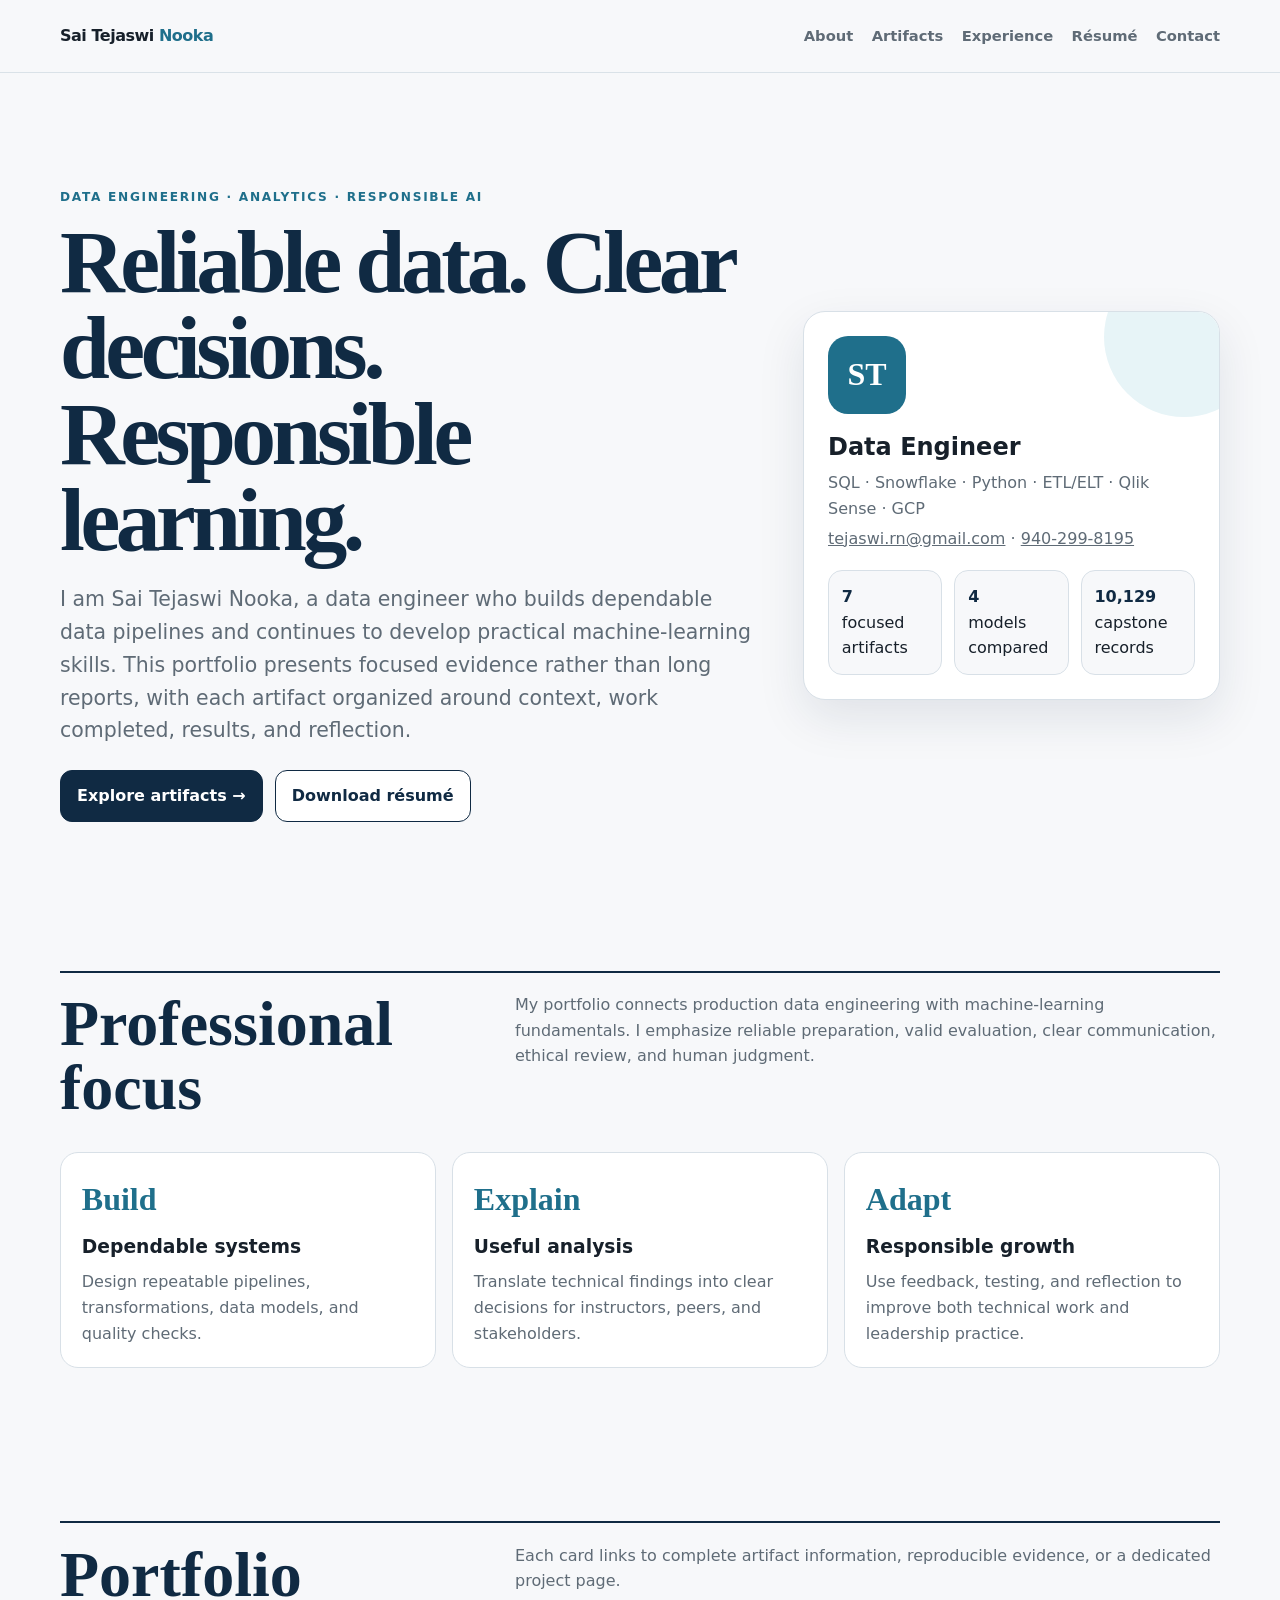
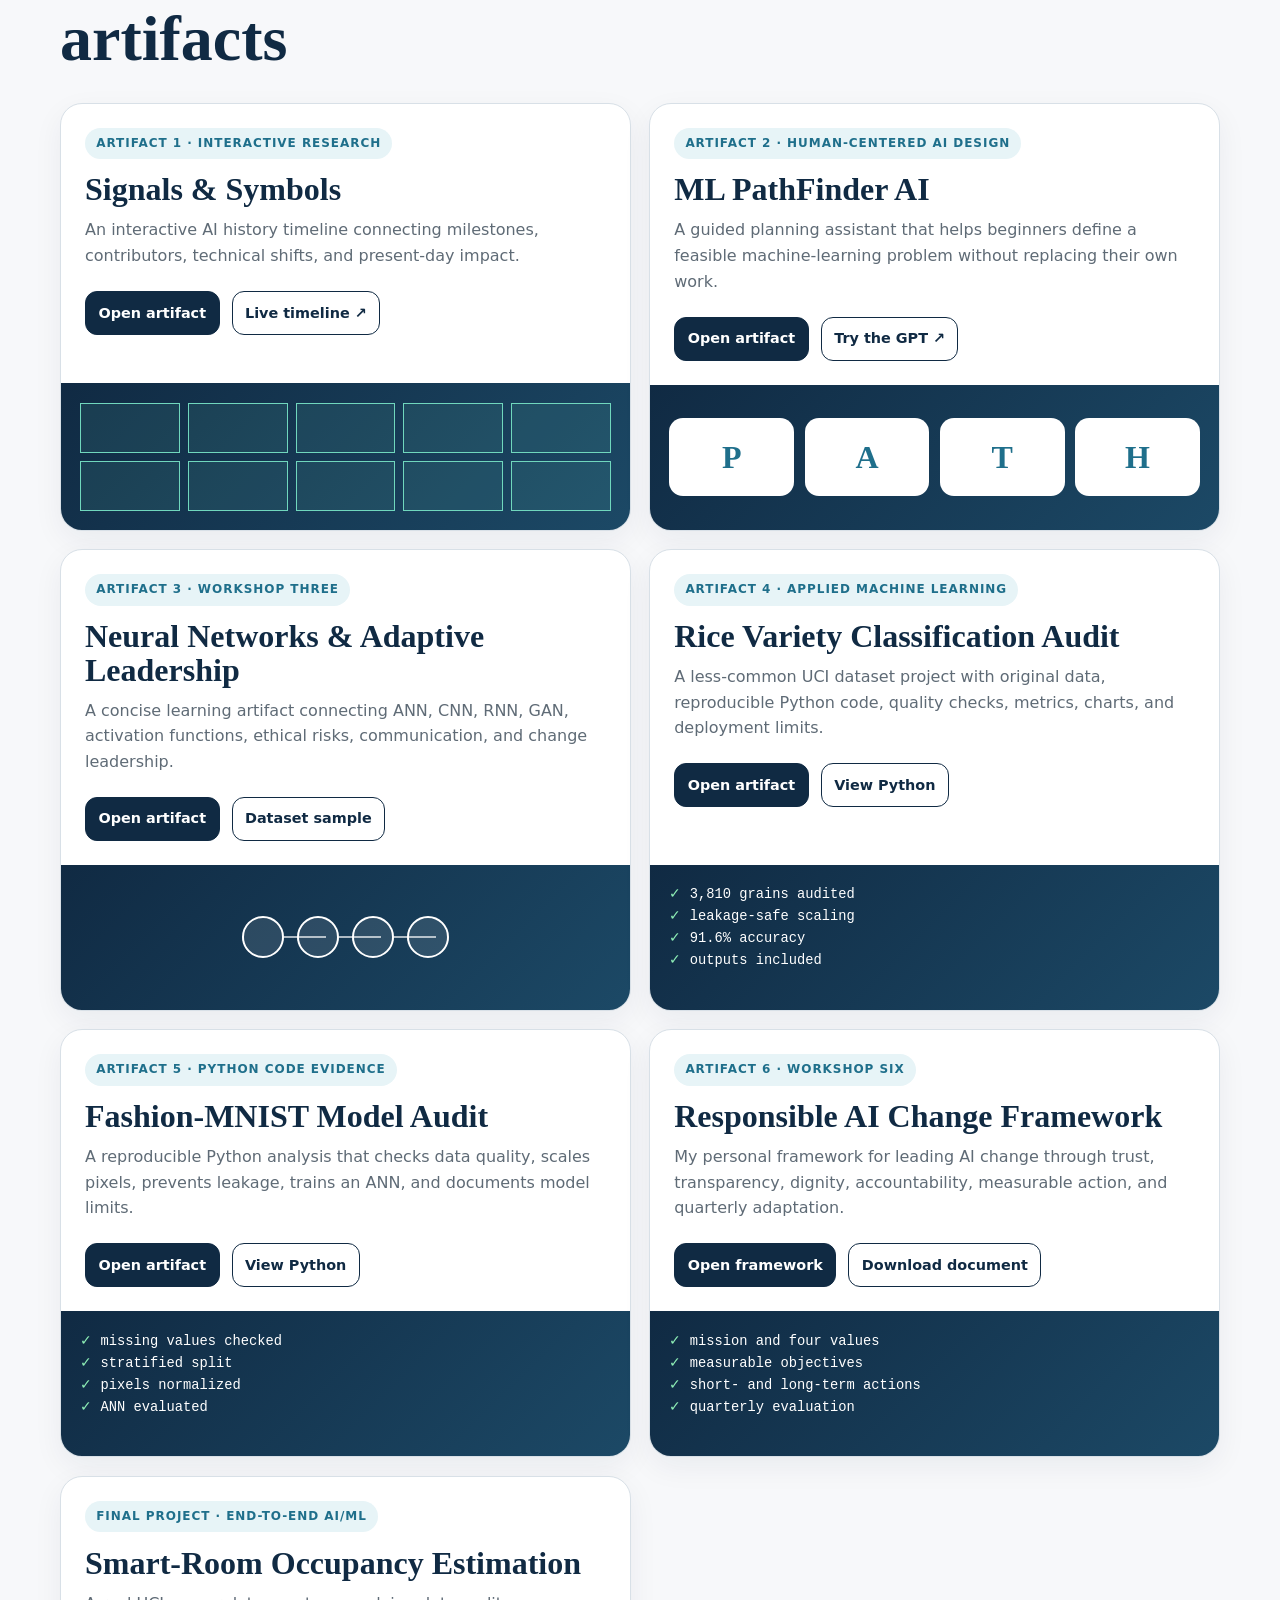
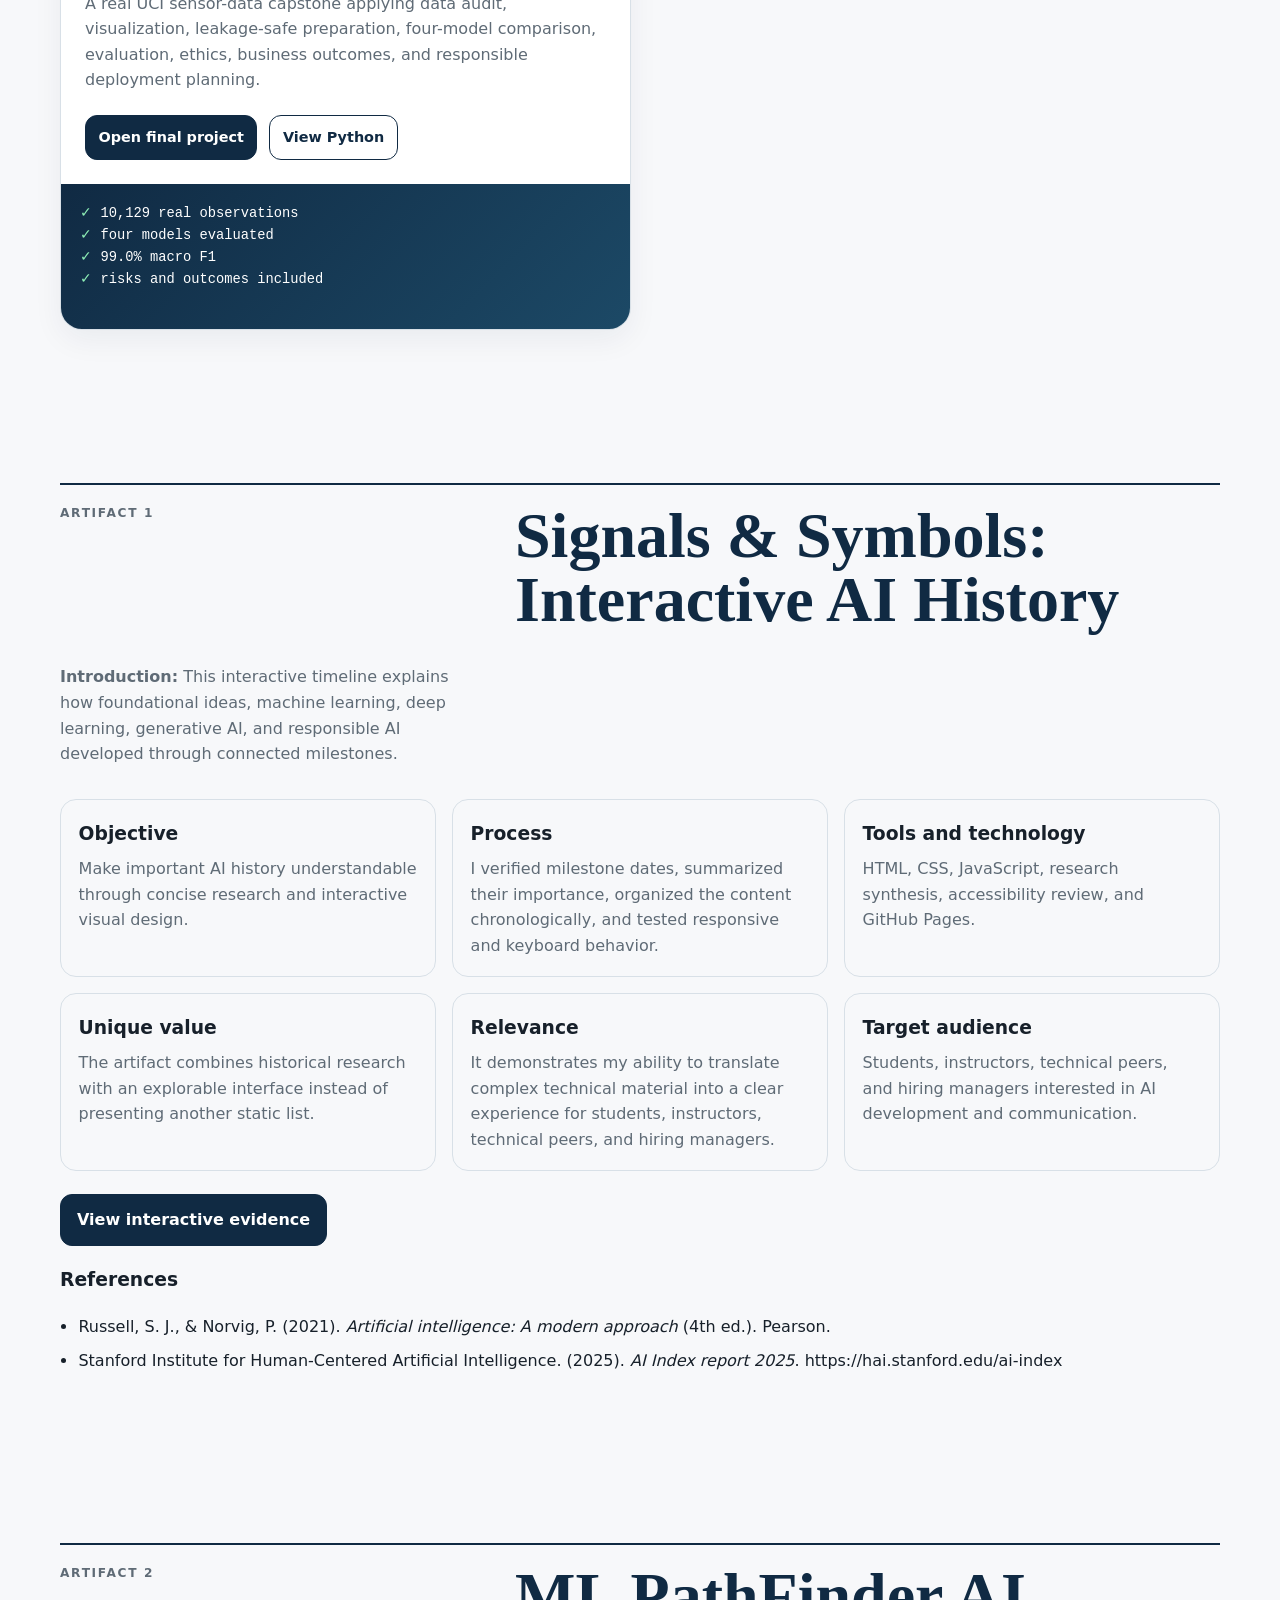
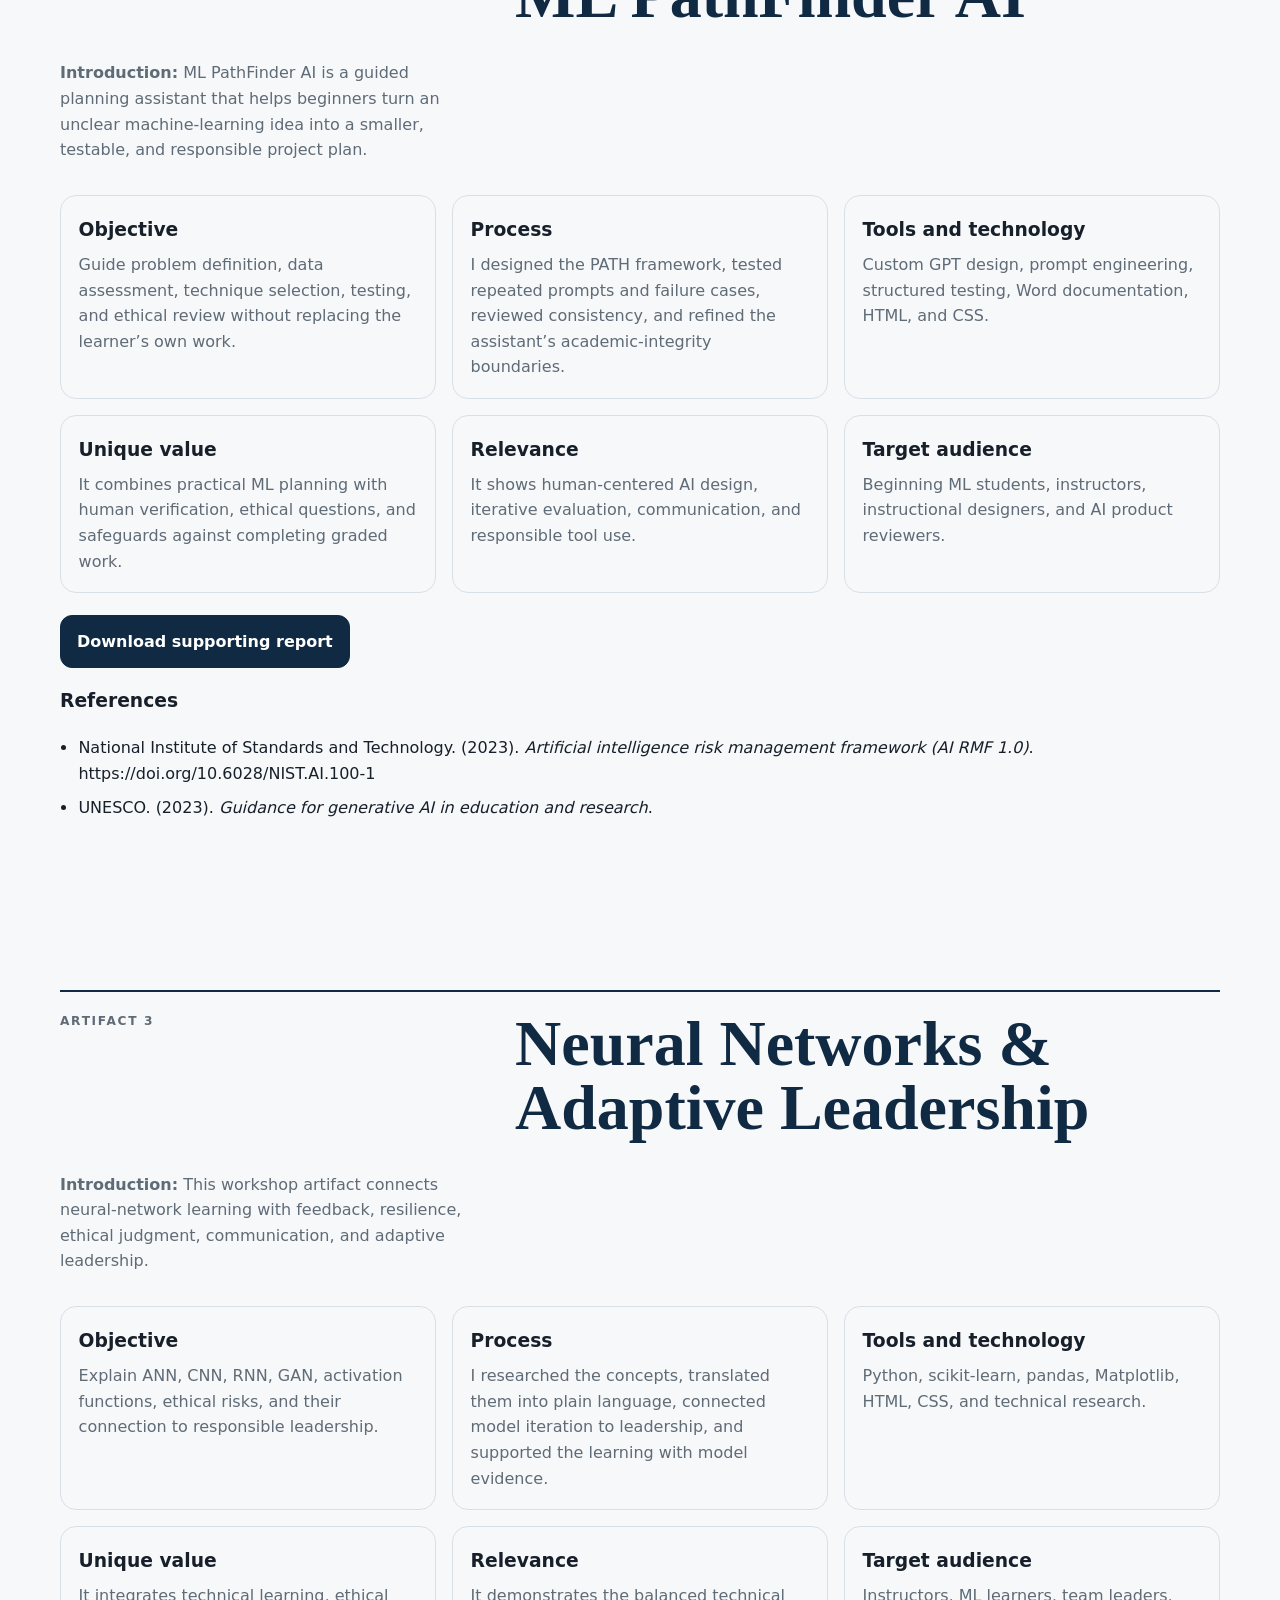
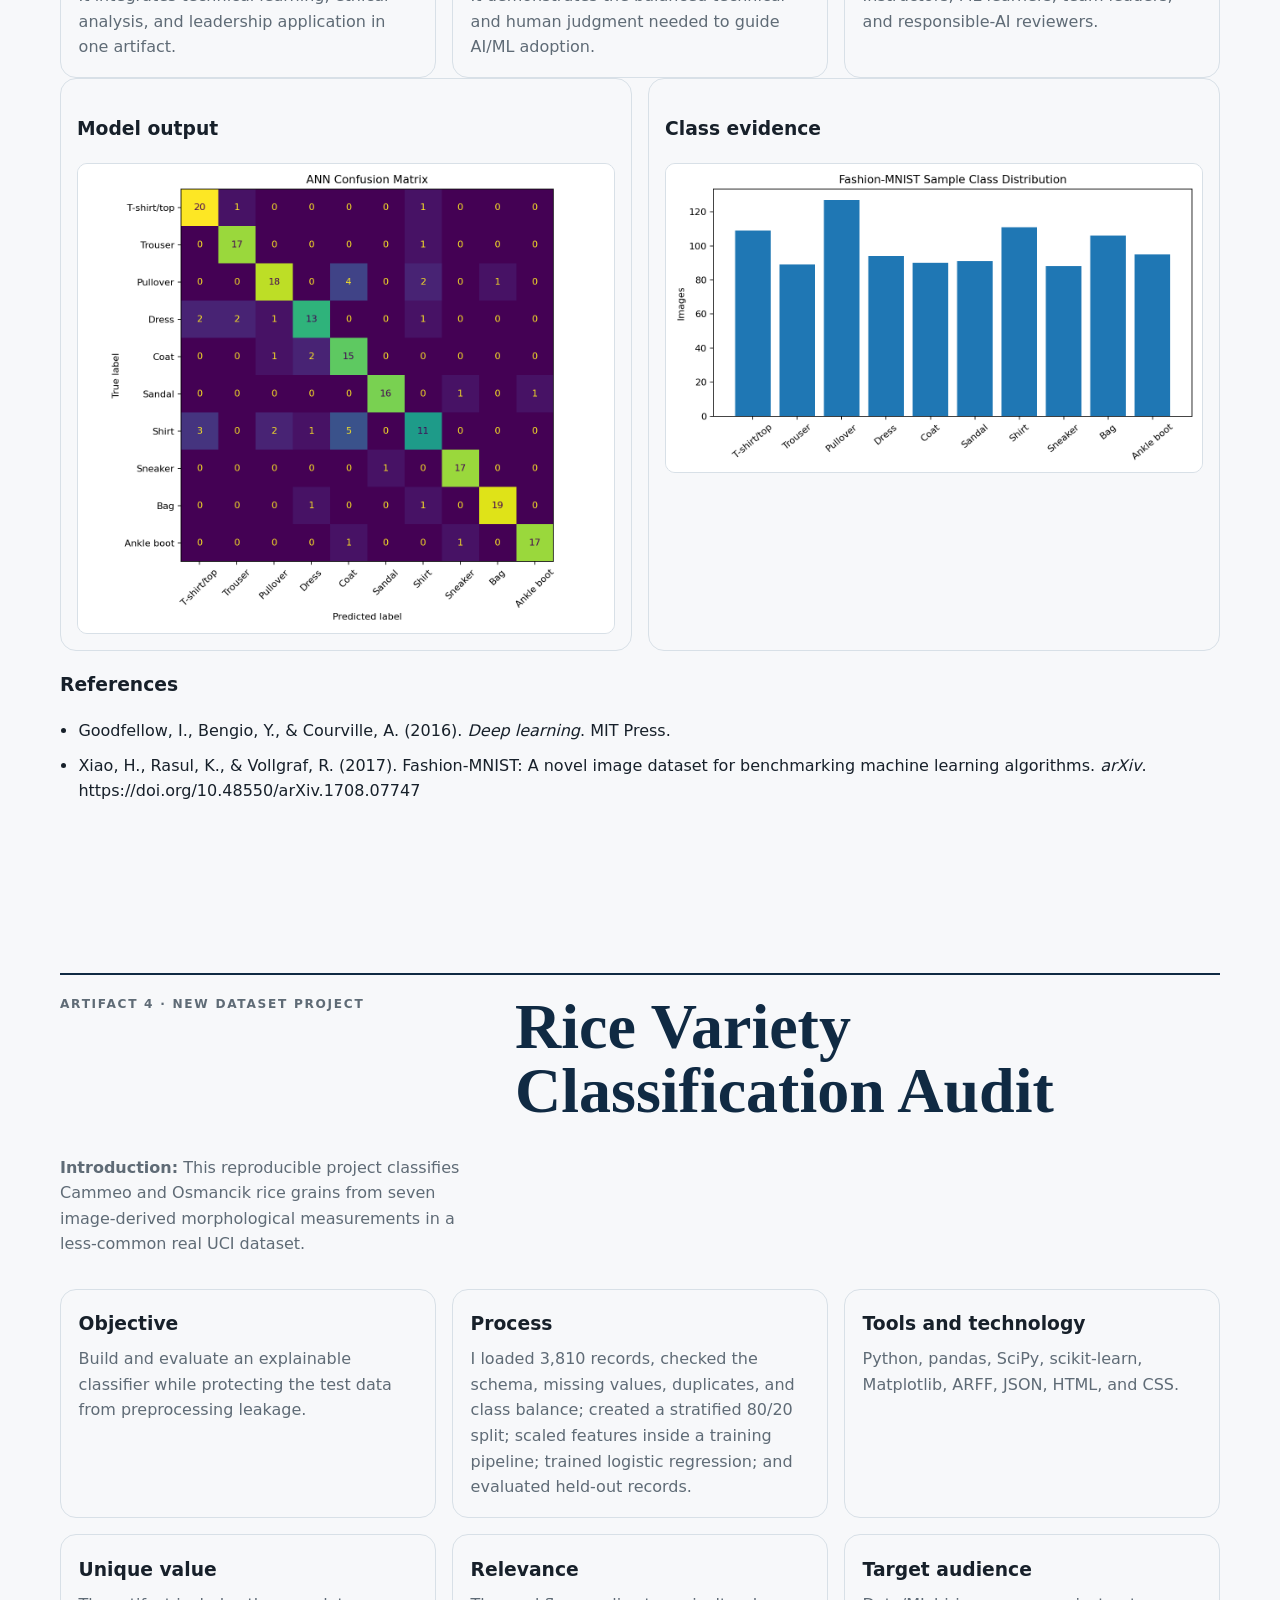
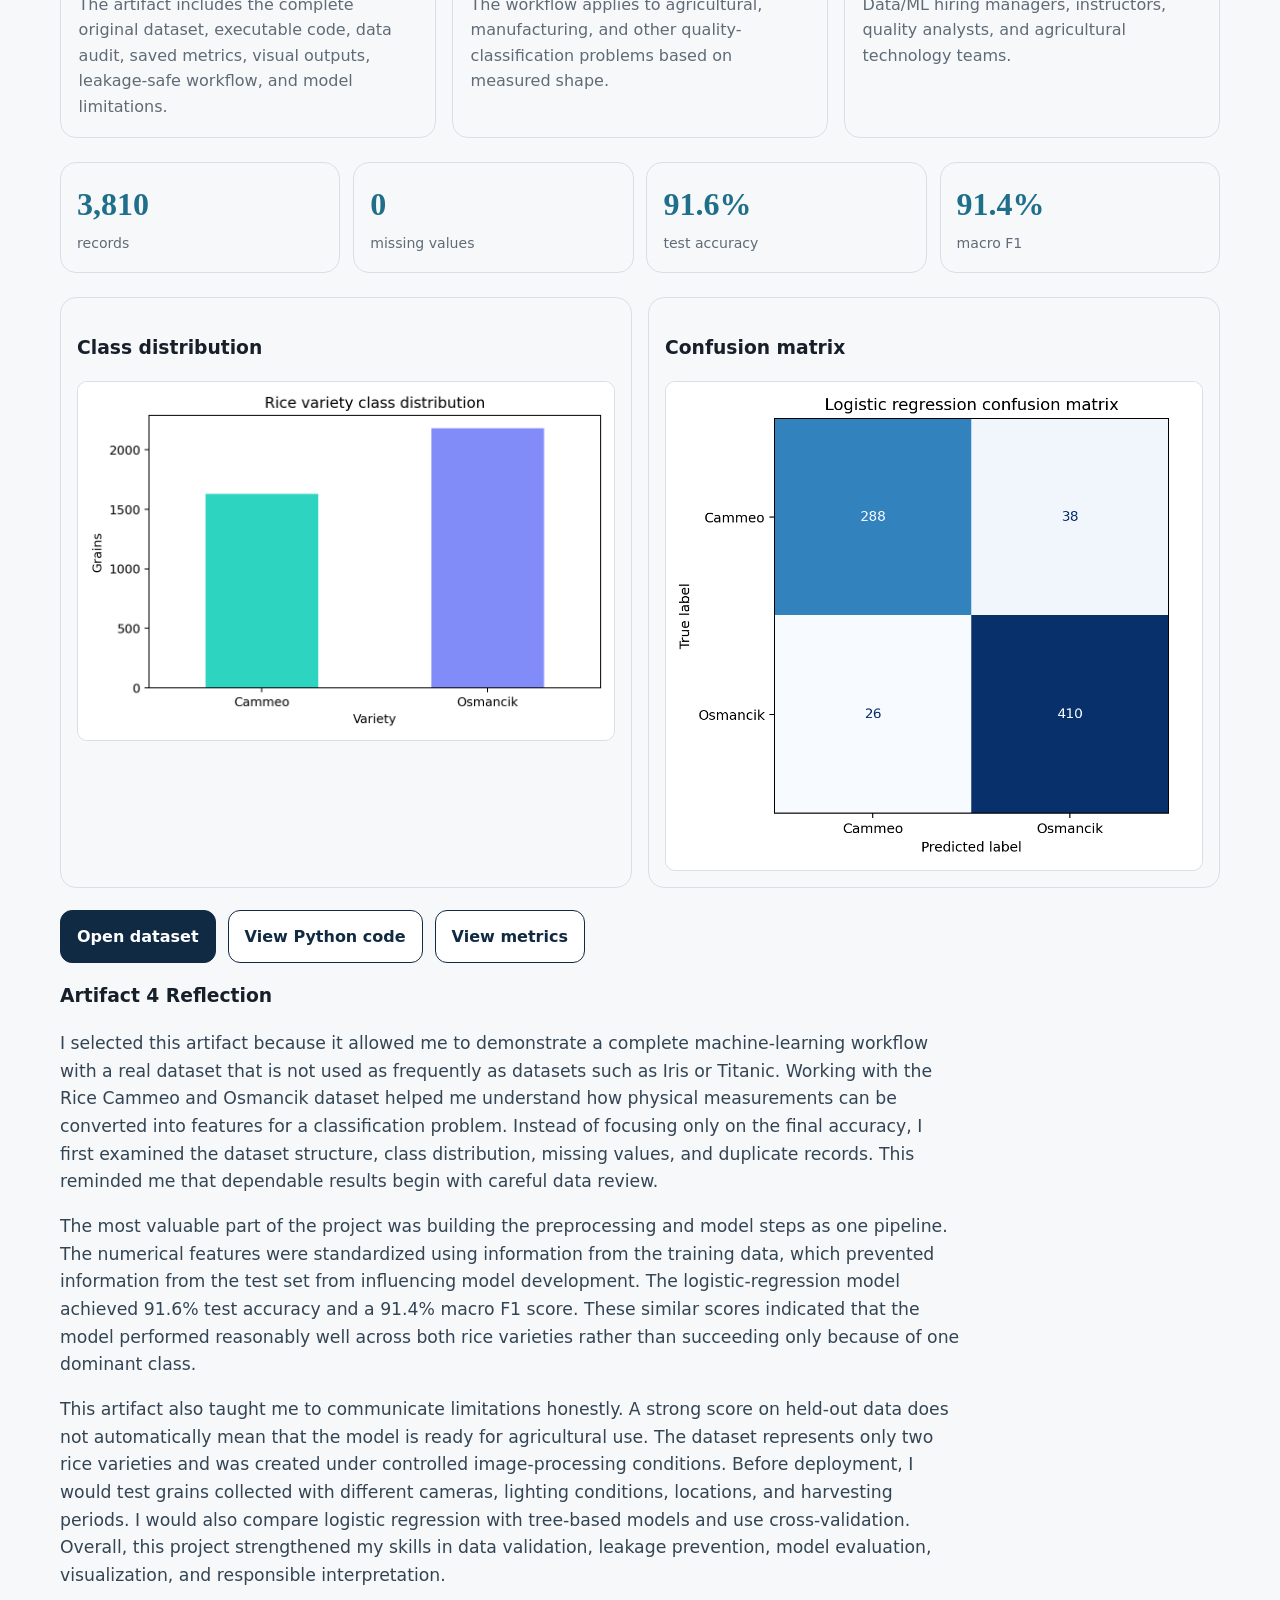
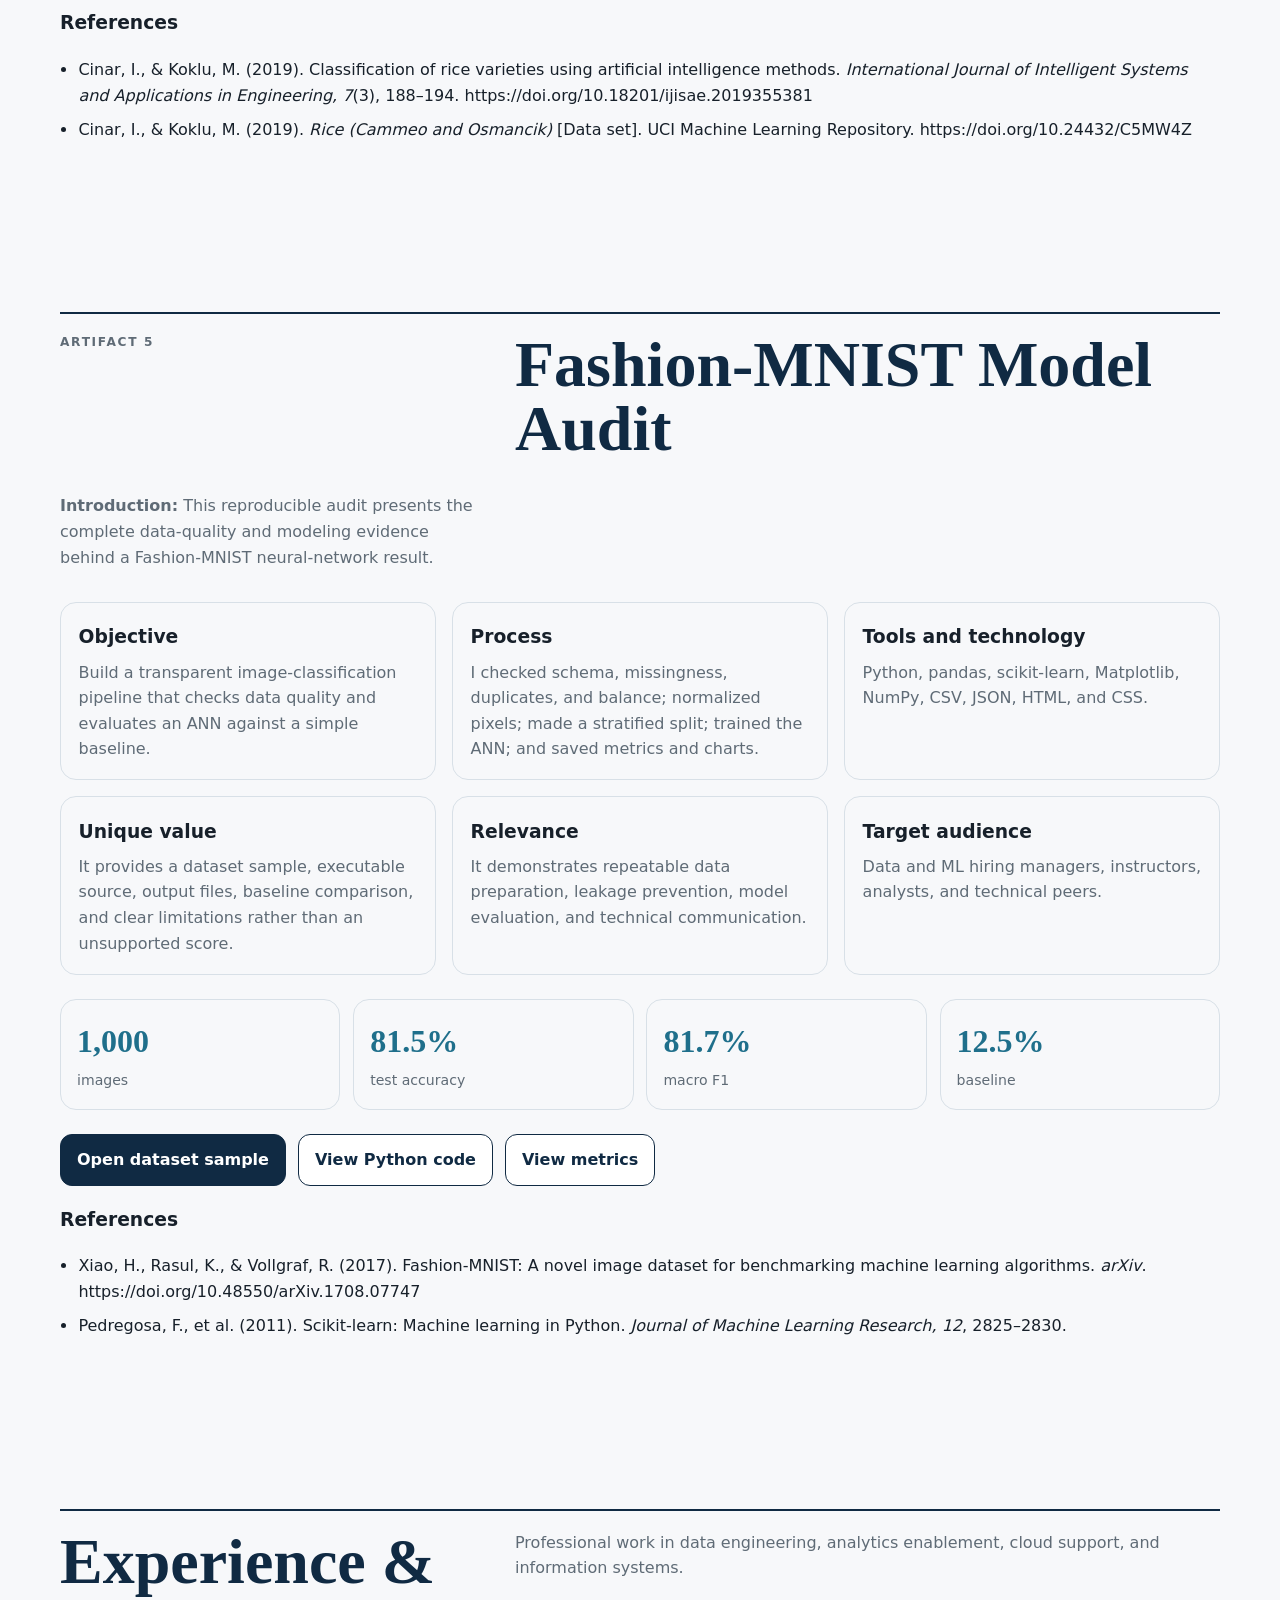
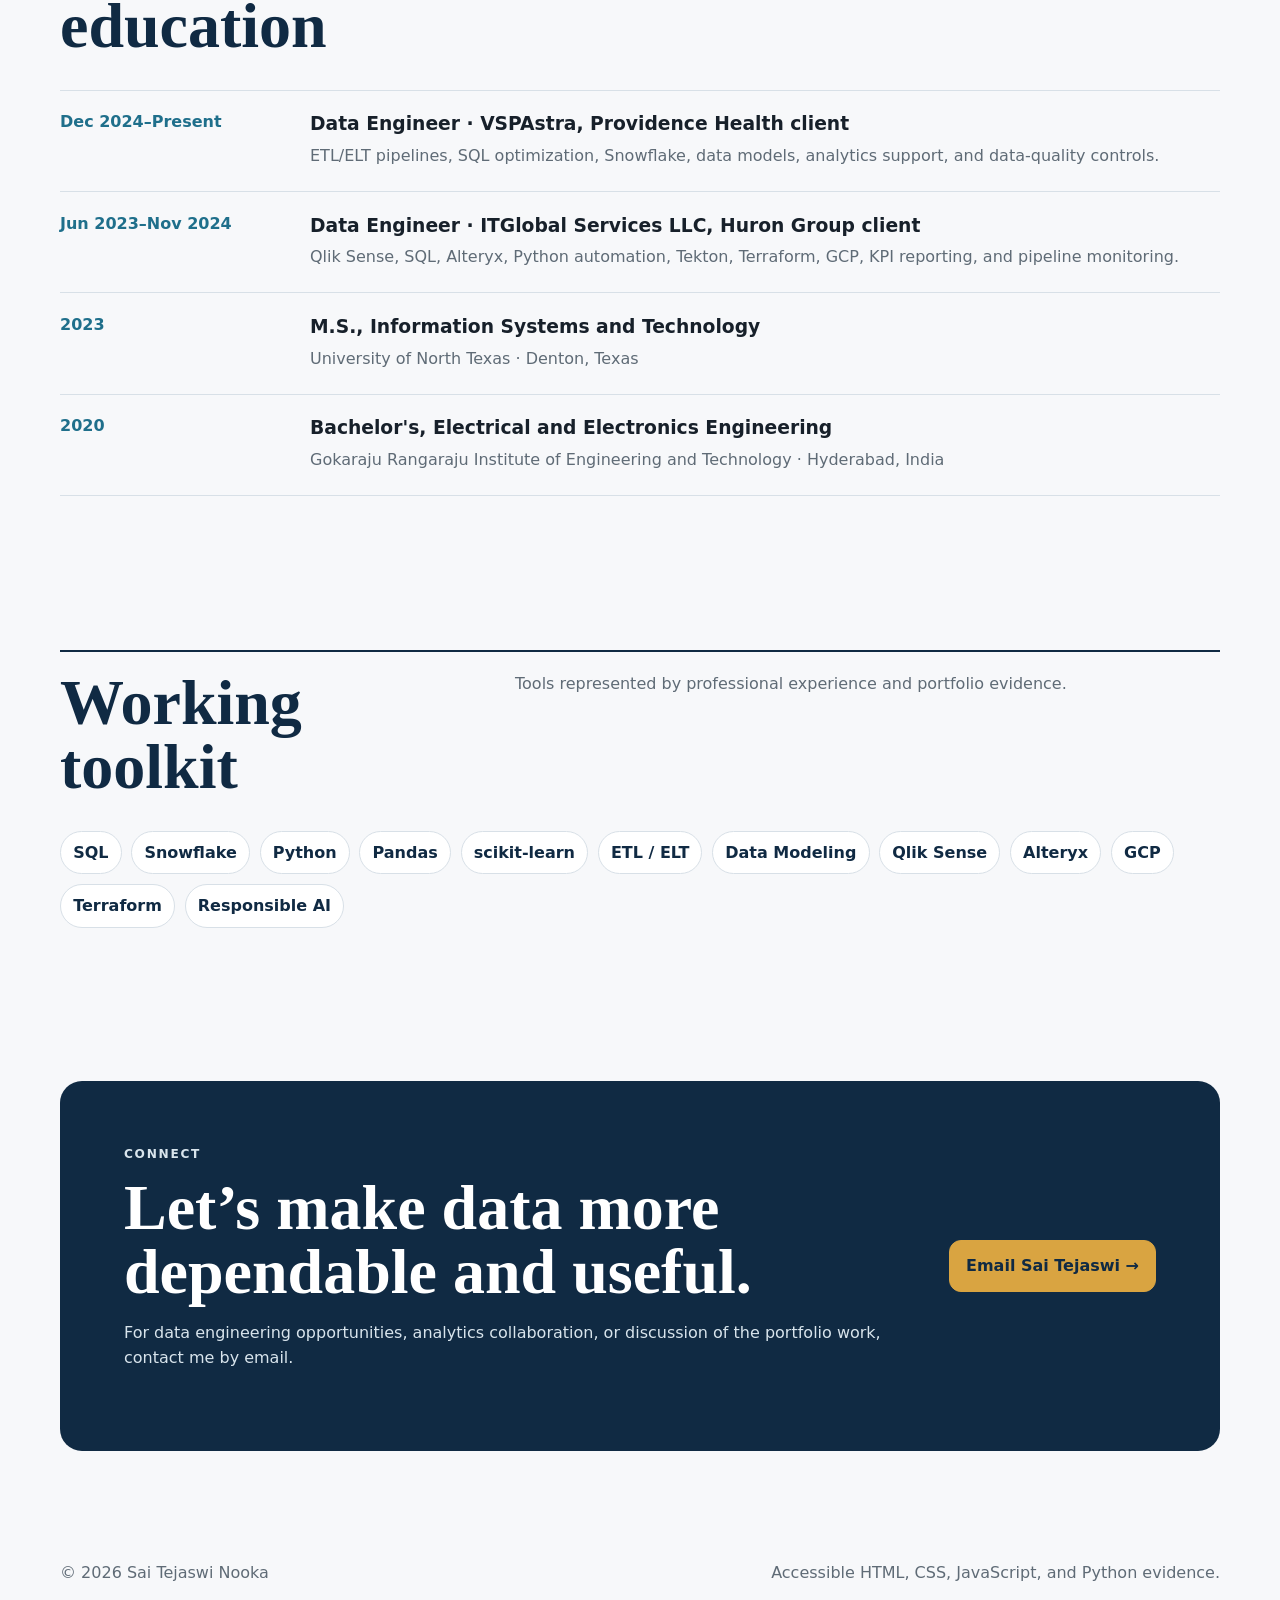
==== commit 96b36ca4: "Add files via upload" ====
--- a/index.html
+++ b/index.html
@@ -2,16 +2,18 @@
 <html lang="en"><head><meta charset="utf-8"><meta name="viewport" content="width=device-width,initial-scale=1"><meta name="description" content="Professional portfolio of Sai Tejaswi Nooka featuring data engineering, AI, neural-network learning, and Python evidence."><title>Sai Tejaswi Nooka | Data Engineering & AI Portfolio</title><link rel="stylesheet" href="assets/styles.css"></head><body><a class="skip" href="#main">Skip to content</a><header class="site-header"><nav class="nav" aria-label="Primary navigation"><a class="brand" href="index.html">Sai Tejaswi <span>Nooka</span></a><button class="mobile-toggle" aria-expanded="false" aria-label="Toggle navigation">Menu</button><div class="nav-links"><a href="index.html#about">About</a><a href="index.html#artifacts">Artifacts</a><a href="index.html#experience">Experience</a><a href="resume.html">Résumé</a><a href="index.html#contact">Contact</a></div></nav></header><main id="main">
 <section class="container hero">
   <div><p class="kicker">Data Engineering · Analytics · Responsible AI</p><h1>Reliable data. Clear decisions. Responsible learning.</h1><p class="hero-copy">I am Sai Tejaswi Nooka, a data engineer who builds dependable data pipelines and continues to develop practical machine-learning skills. This portfolio presents focused evidence rather than long reports, with each artifact organized around context, work completed, results, and reflection.</p><div class="actions"><a class="btn" href="#artifacts">Explore artifacts →</a><a class="btn secondary" href="Sai_Tejaswi_Nooka_Resume.docx">Download résumé</a></div></div>
-  <aside class="profile-panel"><div class="monogram">ST</div><h2>Data Engineer</h2><p>SQL · Snowflake · Python · ETL/ELT · Qlik Sense · GCP</p><p><a href="mailto:tejaswi.rn@gmail.com">tejaswi.rn@gmail.com</a> · <a href="tel:+19402998195">940-299-8195</a></p><div class="quick-stats"><div><strong>5</strong><span>focused artifacts</span></div><div><strong>2</strong><span>paragraph reflections</span></div><div><strong>1</strong><span>Python evidence lab</span></div></div></aside>
+  <aside class="profile-panel"><div class="monogram">ST</div><h2>Data Engineer</h2><p>SQL · Snowflake · Python · ETL/ELT · Qlik Sense · GCP</p><p><a href="mailto:tejaswi.rn@gmail.com">tejaswi.rn@gmail.com</a> · <a href="tel:+19402998195">940-299-8195</a></p><div class="quick-stats"><div><strong>7</strong><span>focused artifacts</span></div><div><strong>4</strong><span>models compared</span></div><div><strong>10,129</strong><span>capstone records</span></div></div></aside>
 </section>
 <section class="container section" id="about"><div class="section-head"><h2>Professional focus</h2><p>My portfolio connects production data engineering with machine-learning fundamentals. I emphasize reliable preparation, valid evaluation, clear communication, ethical review, and human judgment.</p></div><div class="value-grid"><article class="value-card"><strong>Build</strong><h3>Dependable systems</h3><p>Design repeatable pipelines, transformations, data models, and quality checks.</p></article><article class="value-card"><strong>Explain</strong><h3>Useful analysis</h3><p>Translate technical findings into clear decisions for instructors, peers, and stakeholders.</p></article><article class="value-card"><strong>Adapt</strong><h3>Responsible growth</h3><p>Use feedback, testing, and reflection to improve both technical work and leadership practice.</p></article></div></section>
-<section class="container section" id="artifacts"><div class="section-head"><h2>Portfolio artifacts</h2><p>Each card links to the complete artifact information and evidence below on this same page.</p></div><div class="artifact-grid">
+<section class="container section" id="artifacts"><div class="section-head"><h2>Portfolio artifacts</h2><p>Each card links to complete artifact information, reproducible evidence, or a dedicated project page.</p></div><div class="artifact-grid">
 <article class="artifact-card"><div class="card-top"><span class="tag">Artifact 1 · Interactive research</span><h3>Signals &amp; Symbols</h3><p>An interactive AI history timeline connecting milestones, contributors, technical shifts, and present-day impact.</p><div class="card-actions"><a class="btn small" href="#artifact-1">Open artifact</a><a class="btn small secondary" href="https://tejaswin2299.github.io/portfolio/" target="_blank" rel="noopener">Live timeline ↗</a></div></div><div class="card-visual timeline" aria-hidden="true"><span></span><span></span><span></span><span></span><span></span><span></span><span></span><span></span><span></span><span></span></div></article>
 <article class="artifact-card"><div class="card-top"><span class="tag">Artifact 2 · Human-centered AI design</span><h3>ML PathFinder AI</h3><p>A guided planning assistant that helps beginners define a feasible machine-learning problem without replacing their own work.</p><div class="card-actions"><a class="btn small" href="#artifact-2">Open artifact</a><a class="btn small secondary" href="https://chatgpt.com/g/g-6a55047ff4548191a00dfd700e342e0c-ml-pathfinder-ai" target="_blank" rel="noopener">Try the GPT ↗</a></div></div><div class="card-visual path" aria-hidden="true"><b>P</b><b>A</b><b>T</b><b>H</b></div></article>
 <article class="artifact-card"><div class="card-top"><span class="tag">Artifact 3 · Workshop Three</span><h3>Neural Networks &amp; Adaptive Leadership</h3><p>A concise learning artifact connecting ANN, CNN, RNN, GAN, activation functions, ethical risks, communication, and change leadership.</p><div class="card-actions"><a class="btn small" href="#artifact-3">Open artifact</a><a class="btn small secondary" href="data/fashion_mnist_kaggle_sample.csv">Dataset sample</a></div></div><div class="card-visual network" aria-hidden="true"><span class="node"></span><span class="node"></span><span class="node"></span><span class="node"></span></div></article>
 <article class="artifact-card"><div class="card-top"><span class="tag">Artifact 4 · Applied machine learning</span><h3>Rice Variety Classification Audit</h3><p>A less-common UCI dataset project with original data, reproducible Python code, quality checks, metrics, charts, and deployment limits.</p><div class="card-actions"><a class="btn small" href="#artifact-4">Open artifact</a><a class="btn small secondary" href="evidence/rice_variety_analysis.py">View Python</a></div></div><div class="card-visual code" aria-hidden="true"><span><em>✓</em> 3,810 grains audited</span><span><em>✓</em> leakage-safe scaling</span><span><em>✓</em> 91.6% accuracy</span><span><em>✓</em> outputs included</span></div></article>
-<article class="artifact-card"><div class="card-top"><span class="tag">Artifact 5 · Python code evidence</span><h3>Fashion-MNIST Model Audit</h3><p>A reproducible Python analysis that checks data quality, scales pixels, prevents leakage, trains an ANN, and documents model limits.</p><div class="card-actions"><a class="btn small" href="#artifact-5">Open artifact</a><a class="btn small secondary" href="evidence/fashion_mnist_analysis.py">View Python</a></div></div><div class="card-visual code" aria-hidden="true"><span><em>✓</em> missing values checked</span><span><em>✓</em> stratified split</span><span><em>✓</em> pixels normalized</span><span><em>✓</em> ANN evaluated</span></div></article>
-</div></section>
+<article class="artifact-card"><div class="card-top"><span class="tag">Artifact 5 · Python code evidence</span><h3>Fashion-MNIST Model Audit</h3><p>A reproducible Python analysis that checks data quality, scales pixels, prevents leakage, trains an ANN, and documents model limits.</p><div class="card-actions"><a class="btn small" href="#artifact-5">Open artifact</a><a class="btn small secondary" href="evidence/fashion_mnist_analysis.py">View Python</a></div></div><div class="card-visual code" aria-hidden="true"><span><em>✓</em> missing values checked</span><span><em>✓</em> stratified split</span><span><em>✓</em> pixels normalized</span><span><em>✓</em> ANN evaluated</span></div></article>
+<article class="artifact-card"><div class="card-top"><span class="tag">Artifact 6 · Workshop Six</span><h3>Responsible AI Change Framework</h3><p>My personal framework for leading AI change through trust, transparency, dignity, accountability, measurable action, and quarterly adaptation.</p><div class="card-actions"><a class="btn small" href="change-leader-framework.html">Open framework</a><a class="btn small secondary" href="evidence/Sai_Tejaswi_Nooka_Change_Leader_Framework.docx">Download document</a></div></div><div class="card-visual code" aria-hidden="true"><span><em>✓</em> mission and four values</span><span><em>✓</em> measurable objectives</span><span><em>✓</em> short- and long-term actions</span><span><em>✓</em> quarterly evaluation</span></div></article>
+<article class="artifact-card"><div class="card-top"><span class="tag">Final Project · End-to-End AI/ML</span><h3>Smart-Room Occupancy Estimation</h3><p>A real UCI sensor-data capstone applying data audit, visualization, leakage-safe preparation, four-model comparison, evaluation, ethics, business outcomes, and responsible deployment planning.</p><div class="card-actions"><a class="btn small" href="occupancy-capstone.html">Open final project</a><a class="btn small secondary" href="evidence/occupancy_capstone_analysis.py">View Python</a></div></div><div class="card-visual code" aria-hidden="true"><span><em>✓</em> 10,129 real observations</span><span><em>✓</em> four models evaluated</span><span><em>✓</em> 99.0% macro F1</span><span><em>✓</em> risks and outcomes included</span></div></article>
+</div></section>
 <section class="container section artifact-detail" id="artifact-1">
   <div class="section-head"><p class="kicker">Artifact 1</p><h2>Signals &amp; Symbols: Interactive AI History</h2><p><strong>Introduction:</strong> This interactive timeline explains how foundational ideas, machine learning, deep learning, generative AI, and responsible AI developed through connected milestones.</p></div>
   <div class="info-grid">
